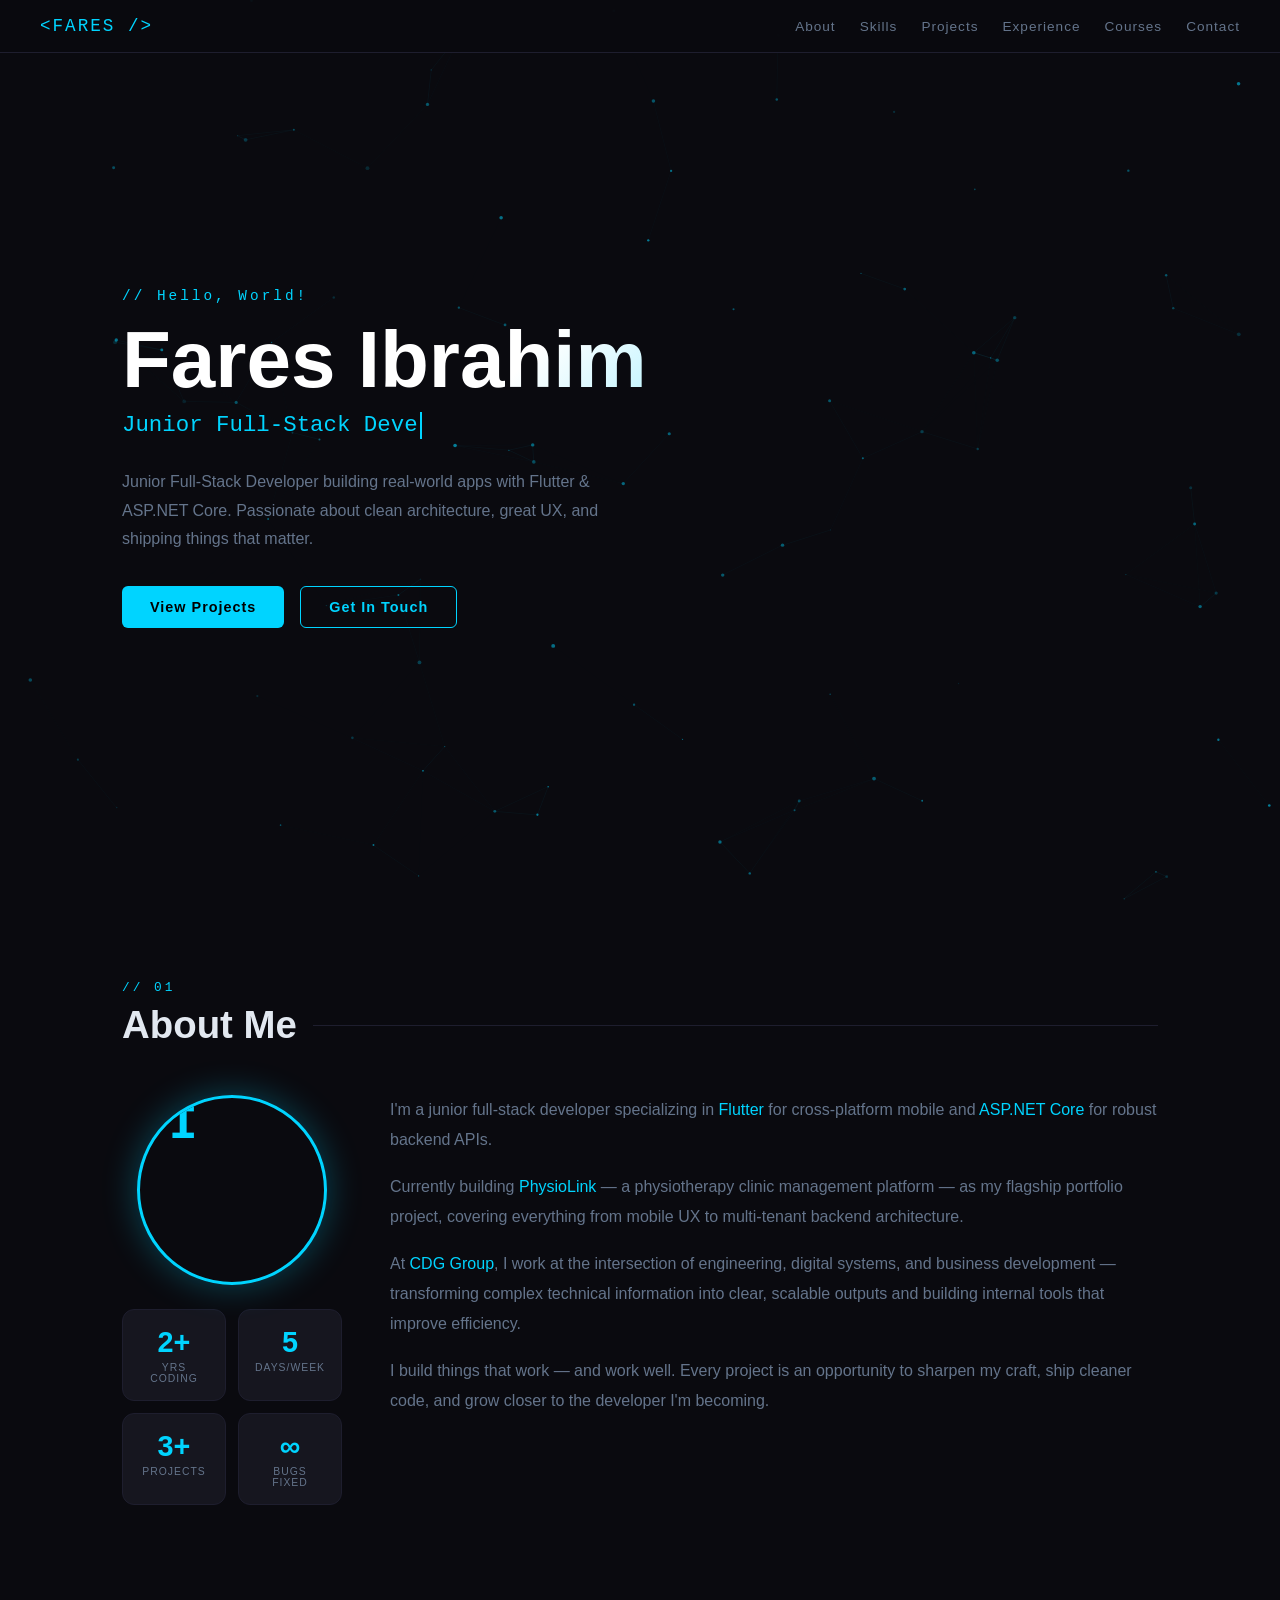
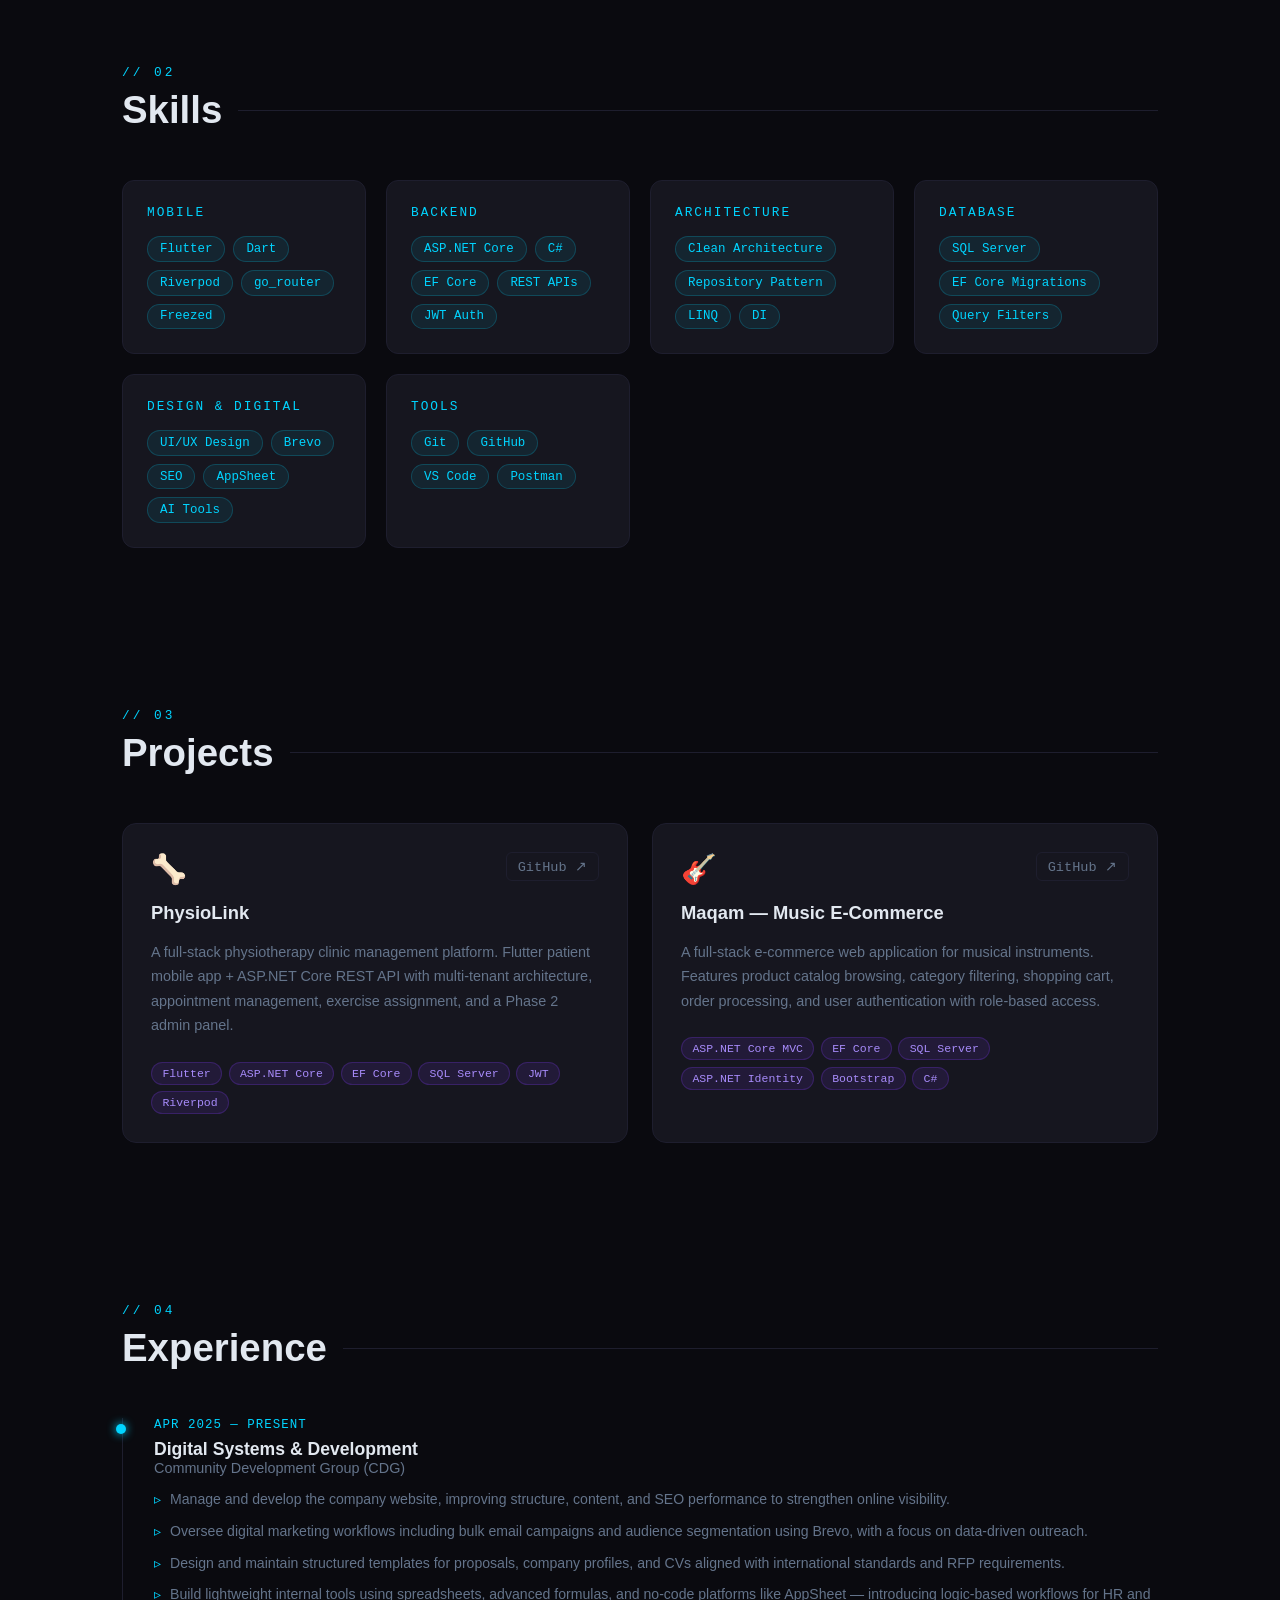
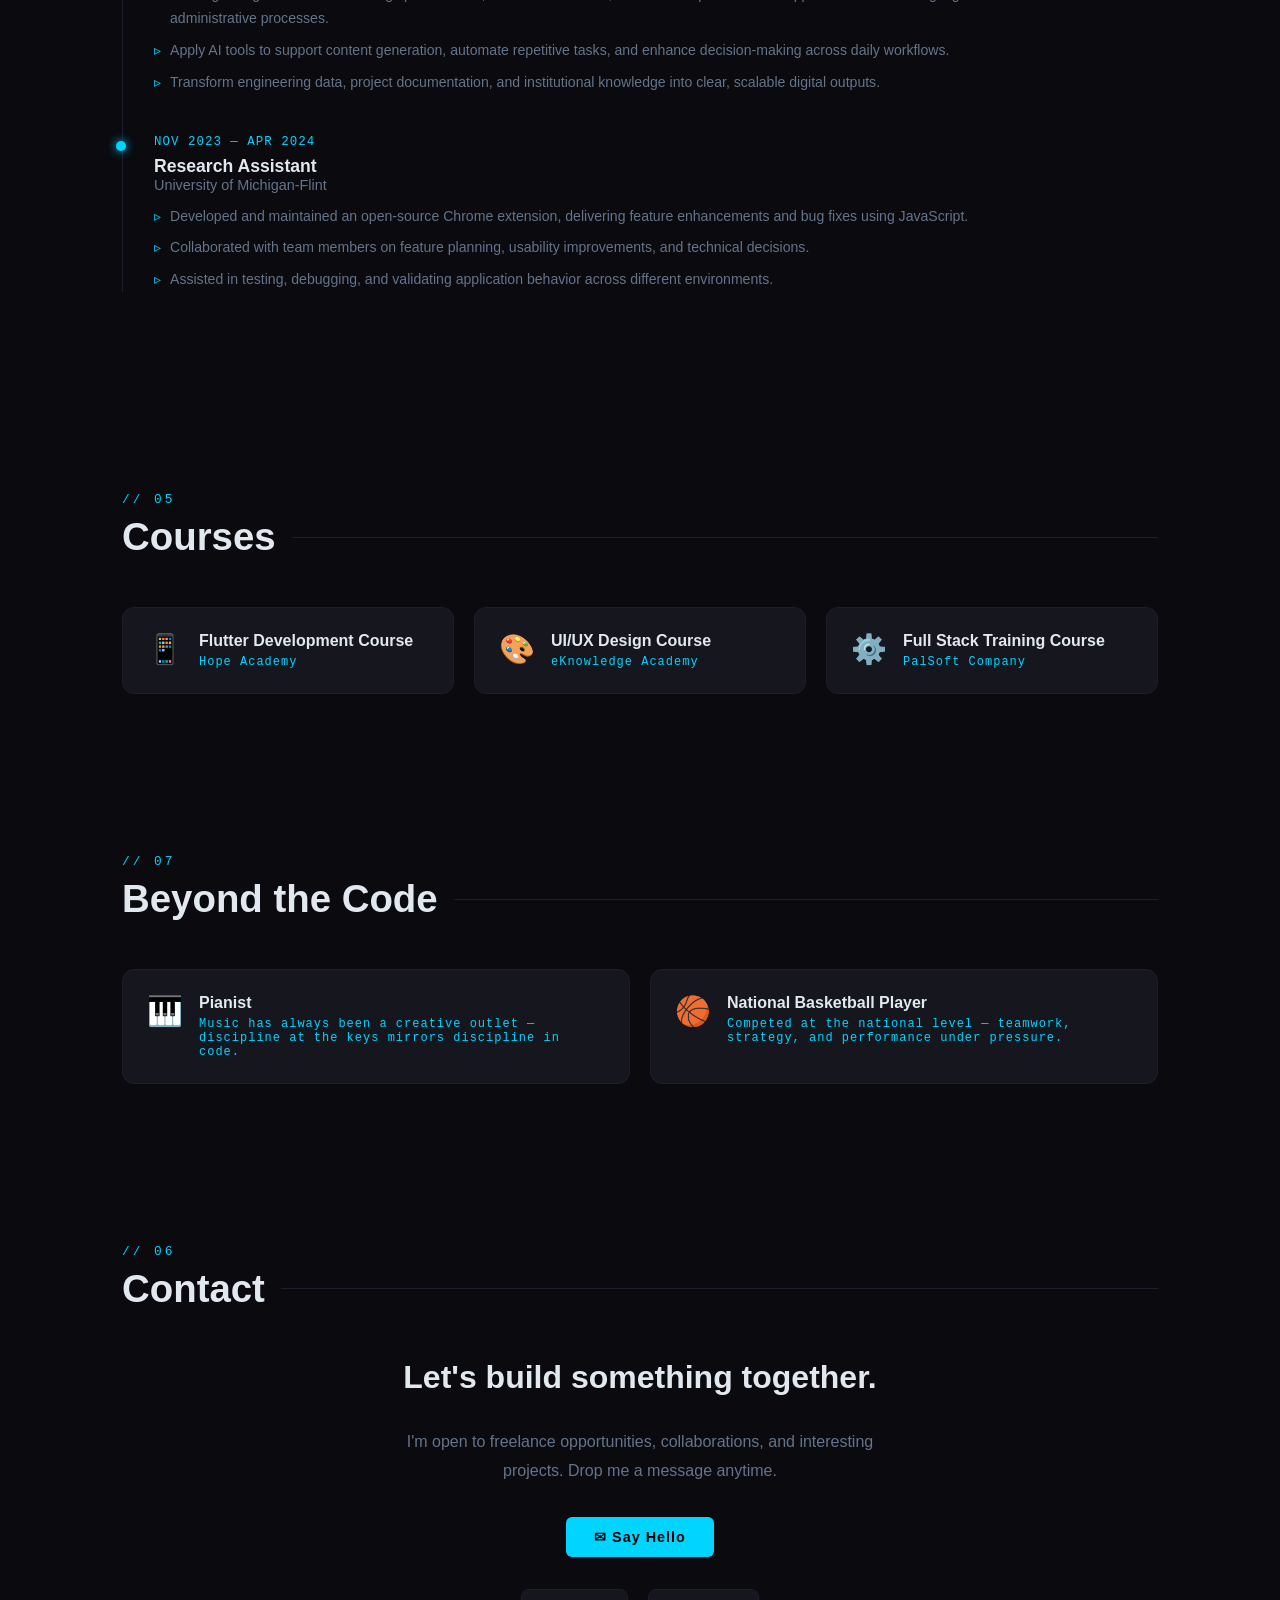
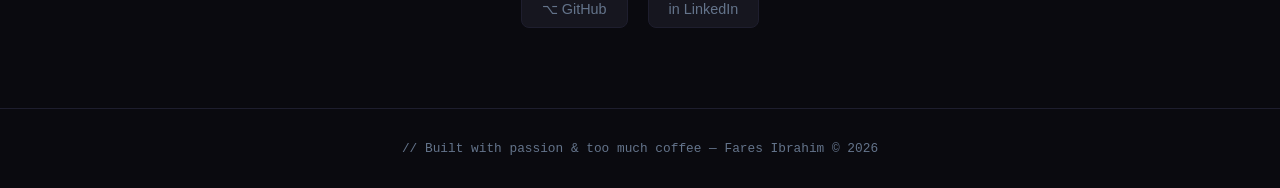
==== index.html @ d02dc061 "Update index.html" ====
<!DOCTYPE html>
<html lang="en">
<head>
<meta charset="UTF-8"/>
<meta name="viewport" content="width=device-width, initial-scale=1.0"/>
<title>Fares Ibrahim | Full-Stack Developer</title>
<style>
  :root {
    --bg: #0a0a0f;
    --surface: #111118;
    --card: #16161f;
    --border: #1e1e2e;
    --accent: #00d4ff;
    --accent2: #7c3aed;
    --text: #e2e8f0;
    --muted: #64748b;
    --font-mono: 'Courier New', monospace;
  }
  * { margin:0; padding:0; box-sizing:border-box; }
  html { scroll-behavior:smooth; }
  body { background:var(--bg); color:var(--text); font-family:'Segoe UI',sans-serif; overflow-x:hidden; }

  #particles { position:fixed; top:0; left:0; width:100%; height:100%; z-index:0; pointer-events:none; }

  nav {
    position:fixed; top:0; width:100%; z-index:100;
    background:rgba(10,10,15,0.85); backdrop-filter:blur(12px);
    border-bottom:1px solid var(--border);
    display:flex; justify-content:space-between; align-items:center;
    padding:1rem 2.5rem;
  }
  .logo { font-family:var(--font-mono); color:var(--accent); font-size:1.1rem; letter-spacing:2px; }
  .nav-links { display:flex; gap:1.5rem; list-style:none; flex-wrap:wrap; }
  .nav-links a { color:var(--muted); text-decoration:none; font-size:.85rem; letter-spacing:1px; transition:.3s; }
  .nav-links a:hover { color:var(--accent); }

  section { position:relative; z-index:1; padding:5rem 2rem; max-width:1100px; margin:0 auto; }

  /* HERO */
  #hero { min-height:100vh; display:flex; flex-direction:column; justify-content:center; padding-top:6rem; }
  .hero-pre { font-family:var(--font-mono); color:var(--accent); font-size:.9rem; letter-spacing:3px; margin-bottom:.75rem; }
  .hero-name { font-size:clamp(2.5rem,7vw,5rem); font-weight:800; line-height:1.1;
    background:linear-gradient(135deg,#fff 40%,var(--accent)); -webkit-background-clip:text; -webkit-text-fill-color:transparent; }
  .hero-title { font-family:var(--font-mono); font-size:clamp(1rem,2.5vw,1.4rem); color:var(--accent); margin-top:.5rem; min-height:2rem; }
  .cursor { display:inline-block; width:2px; height:1.2em; background:var(--accent); margin-left:2px; animation:blink 1s infinite; vertical-align:middle; }
  @keyframes blink { 0%,100%{opacity:1} 50%{opacity:0} }
  .hero-desc { color:var(--muted); max-width:520px; margin-top:1.5rem; line-height:1.8; font-size:1rem; }
  .hero-btns { display:flex; gap:1rem; margin-top:2rem; flex-wrap:wrap; }
  .btn { padding:.75rem 1.75rem; border-radius:6px; font-size:.9rem; font-weight:600; cursor:pointer; text-decoration:none; transition:.3s; letter-spacing:1px; display:inline-flex; align-items:center; gap:.4rem; }
  .btn-primary { background:var(--accent); color:#000; border:none; }
  .btn-primary:hover { background:#00aacc; box-shadow:0 0 20px rgba(0,212,255,.4); }
  .btn-outline { background:transparent; color:var(--accent); border:1px solid var(--accent); }
  .btn-outline:hover { background:rgba(0,212,255,.08); box-shadow:0 0 20px rgba(0,212,255,.2); }

  .section-label { font-family:var(--font-mono); color:var(--accent); font-size:.8rem; letter-spacing:3px; margin-bottom:.5rem; }
  .section-title { font-size:clamp(1.6rem,4vw,2.4rem); font-weight:700; margin-bottom:3rem;
    display:flex; align-items:center; gap:1rem; }
  .section-title::after { content:''; flex:1; height:1px; background:var(--border); }

  /* ABOUT */
  .about-grid { display:grid; grid-template-columns:220px 1fr; gap:3rem; align-items:start; }
  .about-left { display:flex; flex-direction:column; align-items:center; gap:1.5rem; }
  .avatar {
    width:190px; height:190px; border-radius:50%;
    border:3px solid var(--accent); box-shadow:0 0 35px rgba(0,212,255,.3);
    overflow:hidden; position:relative; flex-shrink:0;
  }
  .avatar img { width:100%; height:100%; object-fit:cover; object-position:center top; display:block; }
  .about-stats { display:grid; grid-template-columns:1fr 1fr; gap:.75rem; width:100%; }
  .stat-card { background:var(--card); border:1px solid var(--border); border-radius:12px; padding:1rem; text-align:center; transition:.3s; }
  .stat-card:hover { border-color:var(--accent); box-shadow:0 0 20px rgba(0,212,255,.1); }
  .stat-num { font-size:1.8rem; font-weight:800; color:var(--accent); }
  .stat-lbl { font-size:.65rem; color:var(--muted); letter-spacing:1px; margin-top:.2rem; }
  .about-text { color:var(--muted); line-height:1.9; font-size:1rem; }
  .about-text p { margin-bottom:1rem; }
  .about-text span { color:var(--accent); }

  /* SKILLS */
  .skills-grid { display:grid; grid-template-columns:repeat(auto-fit,minmax(200px,1fr)); gap:1.25rem; }
  .skill-group { background:var(--card); border:1px solid var(--border); border-radius:12px; padding:1.5rem; transition:.3s; }
  .skill-group:hover { border-color:var(--accent); transform:translateY(-4px); box-shadow:0 8px 30px rgba(0,212,255,.1); }
  .skill-group-title { font-family:var(--font-mono); color:var(--accent); font-size:.8rem; letter-spacing:2px; margin-bottom:1rem; }
  .skill-tags { display:flex; flex-wrap:wrap; gap:.5rem; }
  .tag { background:rgba(0,212,255,.08); color:var(--accent); border:1px solid rgba(0,212,255,.2);
    border-radius:20px; padding:.3rem .75rem; font-size:.78rem; font-family:var(--font-mono); transition:.3s; }
  .tag:hover { background:rgba(0,212,255,.18); }

  /* PROJECTS */
  .projects-grid { display:grid; grid-template-columns:repeat(auto-fit,minmax(300px,1fr)); gap:1.5rem; }
  .project-card { background:var(--card); border:1px solid var(--border); border-radius:14px; padding:1.75rem;
    transition:.3s; display:flex; flex-direction:column; gap:1rem; }
  .project-card:hover { border-color:var(--accent); transform:translateY(-6px); box-shadow:0 12px 40px rgba(0,212,255,.12); }
  .project-header { display:flex; justify-content:space-between; align-items:flex-start; }
  .project-icon { font-size:1.8rem; }
  .project-link { color:var(--muted); text-decoration:none; font-size:.85rem; transition:.3s; border:1px solid var(--border); padding:.3rem .7rem; border-radius:6px; font-family:var(--font-mono); }
  .project-link:hover { color:var(--accent); border-color:var(--accent); }
  .project-name { font-size:1.15rem; font-weight:700; color:var(--text); }
  .project-desc { color:var(--muted); font-size:.9rem; line-height:1.7; }
  .project-stack { display:flex; flex-wrap:wrap; gap:.4rem; margin-top:.5rem; }
  .stack-tag { background:rgba(124,58,237,.12); color:#a78bfa; border:1px solid rgba(124,58,237,.25);
    border-radius:20px; padding:.25rem .65rem; font-size:.72rem; font-family:var(--font-mono); }

  /* EXPERIENCE */
  .timeline { position:relative; padding-left:2rem; }
  .timeline::before { content:''; position:absolute; left:0; top:0; bottom:0; width:1px; background:var(--border); }
  .timeline-item { position:relative; margin-bottom:2.5rem; }
  .timeline-dot { position:absolute; left:-2.35rem; top:.35rem; width:10px; height:10px;
    border-radius:50%; background:var(--accent); box-shadow:0 0 10px var(--accent); }
  .timeline-date { font-family:var(--font-mono); color:var(--accent); font-size:.78rem; letter-spacing:1px; margin-bottom:.4rem; }
  .timeline-role { font-size:1.1rem; font-weight:700; }
  .timeline-company { color:var(--muted); font-size:.9rem; margin-bottom:.75rem; }
  .timeline-bullets { list-style:none; display:flex; flex-direction:column; gap:.5rem; }
  .timeline-bullets li { color:var(--muted); font-size:.88rem; line-height:1.7; padding-left:1rem; position:relative; }
  .timeline-bullets li::before { content:'▹'; position:absolute; left:0; color:var(--accent); }

  /* COURSES */
  .courses-grid { display:grid; grid-template-columns:repeat(auto-fit,minmax(280px,1fr)); gap:1.25rem; }
  .course-card {
    background:var(--card); border:1px solid var(--border); border-radius:12px;
    padding:1.5rem; transition:.3s; display:flex; align-items:flex-start; gap:1rem;
  }
  .course-card:hover { border-color:var(--accent); transform:translateY(-4px); box-shadow:0 8px 30px rgba(0,212,255,.1); }
  .course-icon { font-size:1.8rem; flex-shrink:0; }
  .course-name { font-size:1rem; font-weight:700; color:var(--text); margin-bottom:.3rem; }
  .course-org { font-family:var(--font-mono); font-size:.75rem; color:var(--accent); letter-spacing:1px; }

  /* CONTACT */
  .contact-wrap { display:flex; flex-direction:column; align-items:center; text-align:center; gap:2rem; }
  .contact-title { font-size:clamp(1.4rem,3vw,2rem); font-weight:700; }
  .contact-sub { color:var(--muted); max-width:480px; line-height:1.8; }
  .social-links { display:flex; gap:1.25rem; flex-wrap:wrap; justify-content:center; }
  .social-btn { display:flex; align-items:center; gap:.5rem; padding:.65rem 1.25rem;
    border:1px solid var(--border); border-radius:8px; color:var(--muted); text-decoration:none;
    font-size:.9rem; transition:.3s; background:var(--card); }
  .social-btn:hover { border-color:var(--accent); color:var(--accent); box-shadow:0 0 16px rgba(0,212,255,.15); }

  footer { text-align:center; padding:2rem; color:var(--muted); font-size:.8rem;
    border-top:1px solid var(--border); position:relative; z-index:1; font-family:var(--font-mono); }

  .fade-in { opacity:0; transform:translateY(30px); transition:opacity .7s ease, transform .7s ease; }
  .fade-in.visible { opacity:1; transform:translateY(0); }

  @media(max-width:700px) {
    .about-grid { grid-template-columns:1fr; }
    .about-left { flex-direction:column; align-items:center; }
    nav { padding:1rem 1.25rem; }
    .nav-links { gap:.75rem; }
  }
</style>
</head>
<body>

<canvas id="particles"></canvas>

<nav>
  <div class="logo">&lt;FARES /&gt;</div>
  <ul class="nav-links">
    <li><a href="#about">About</a></li>
    <li><a href="#skills">Skills</a></li>
    <li><a href="#projects">Projects</a></li>
    <li><a href="#experience">Experience</a></li>
    <li><a href="#courses">Courses</a></li>
    <li><a href="#contact">Contact</a></li>
  </ul>
</nav>

<!-- HERO -->
<section id="hero">
  <div class="hero-pre">// Hello, World!</div>
  <h1 class="hero-name">Fares Ibrahim</h1>
  <div class="hero-title"><span id="typed"></span><span class="cursor"></span></div>
  <p class="hero-desc">Junior Full-Stack Developer building real-world apps with Flutter & ASP.NET Core. Passionate about clean architecture, great UX, and shipping things that matter.</p>
  <div class="hero-btns">
    <a href="#projects" class="btn btn-primary">View Projects</a>
    <a href="#contact" class="btn btn-outline">Get In Touch</a>
  </div>
</section>

<!-- ABOUT -->
<section id="about">
  <div class="fade-in">
    <div class="section-label">// 01</div>
    <h2 class="section-title">About Me</h2>
    <div class="about-grid">
      <div class="about-left">
        <div class="avatar">
          <img id="profileImg" alt="Fares Ibrahim" />
        </div>
        <div class="about-stats">
          <div class="stat-card"><div class="stat-num">2+</div><div class="stat-lbl">YRS CODING</div></div>
          <div class="stat-card"><div class="stat-num">5</div><div class="stat-lbl">DAYS/WEEK</div></div>
          <div class="stat-card"><div class="stat-num">3+</div><div class="stat-lbl">PROJECTS</div></div>
          <div class="stat-card"><div class="stat-num">∞</div><div class="stat-lbl">BUGS FIXED</div></div>
        </div>
      </div>
      <div class="about-text">
        <p>I'm a junior full-stack developer specializing in <span>Flutter</span> for cross-platform mobile and <span>ASP.NET Core</span> for robust backend APIs.</p>
        <p>Currently building <span>PhysioLink</span> — a physiotherapy clinic management platform — as my flagship portfolio project, covering everything from mobile UX to multi-tenant backend architecture.</p>
        <p>At <span>CDG Group</span>, I work at the intersection of engineering, digital systems, and business development — transforming complex technical information into clear, scalable outputs and building internal tools that improve efficiency.</p>
                  <p>I build things that work — and work well. Every project is an opportunity to sharpen my craft, ship cleaner code, and grow closer to the developer I'm becoming.</p>
      </div>
    </div>
  </div>
</section>

<!-- SKILLS -->
<section id="skills">
  <div class="fade-in">
    <div class="section-label">// 02</div>
    <h2 class="section-title">Skills</h2>
    <div class="skills-grid">
      <div class="skill-group">
        <div class="skill-group-title">MOBILE</div>
        <div class="skill-tags">
          <span class="tag">Flutter</span><span class="tag">Dart</span><span class="tag">Riverpod</span>
          <span class="tag">go_router</span><span class="tag">Freezed</span>
        </div>
      </div>
      <div class="skill-group">
        <div class="skill-group-title">BACKEND</div>
        <div class="skill-tags">
          <span class="tag">ASP.NET Core</span><span class="tag">C#</span><span class="tag">EF Core</span>
          <span class="tag">REST APIs</span><span class="tag">JWT Auth</span>
        </div>
      </div>
      <div class="skill-group">
        <div class="skill-group-title">ARCHITECTURE</div>
        <div class="skill-tags">
          <span class="tag">Clean Architecture</span><span class="tag">Repository Pattern</span>
          <span class="tag">LINQ</span><span class="tag">DI</span>
        </div>
      </div>
      <div class="skill-group">
        <div class="skill-group-title">DATABASE</div>
        <div class="skill-tags">
          <span class="tag">SQL Server</span><span class="tag">EF Core Migrations</span>
          <span class="tag">Query Filters</span>
        </div>
      </div>
      <div class="skill-group">
        <div class="skill-group-title">DESIGN & DIGITAL</div>
        <div class="skill-tags">
          <span class="tag">UI/UX Design</span><span class="tag">Brevo</span>
          <span class="tag">SEO</span><span class="tag">AppSheet</span><span class="tag">AI Tools</span>
        </div>
      </div>
      <div class="skill-group">
        <div class="skill-group-title">TOOLS</div>
        <div class="skill-tags">
          <span class="tag">Git</span><span class="tag">GitHub</span>
          <span class="tag">VS Code</span><span class="tag">Postman</span>
        </div>
      </div>
    </div>
  </div>
</section>

<!-- PROJECTS -->
<section id="projects">
  <div class="fade-in">
    <div class="section-label">// 03</div>
    <h2 class="section-title">Projects</h2>
    <div class="projects-grid">
      <div class="project-card">
        <div class="project-header">
          <span class="project-icon">🦴</span>
          <a href="https://github.com/faresibrahim" target="_blank" class="project-link">GitHub ↗</a>
        </div>
        <div class="project-name">PhysioLink</div>
        <div class="project-desc">A full-stack physiotherapy clinic management platform. Flutter patient mobile app + ASP.NET Core REST API with multi-tenant architecture, appointment management, exercise assignment, and a Phase 2 admin panel.</div>
        <div class="project-stack">
          <span class="stack-tag">Flutter</span><span class="stack-tag">ASP.NET Core</span>
          <span class="stack-tag">EF Core</span><span class="stack-tag">SQL Server</span>
          <span class="stack-tag">JWT</span><span class="stack-tag">Riverpod</span>
        </div>
      </div>
      <div class="project-card">
        <div class="project-header">
          <span class="project-icon">🎸</span>
          <a href="https://github.com/faresibrahim/maqam-ecommerce-website" target="_blank" class="project-link">GitHub ↗</a>
        </div>
        <div class="project-name">Maqam — Music E-Commerce</div>
        <div class="project-desc">A full-stack e-commerce web application for musical instruments. Features product catalog browsing, category filtering, shopping cart, order processing, and user authentication with role-based access.</div>
        <div class="project-stack">
          <span class="stack-tag">ASP.NET Core MVC</span>
          <span class="stack-tag">EF Core</span>
          <span class="stack-tag">SQL Server</span>
          <span class="stack-tag">ASP.NET Identity</span>
          <span class="stack-tag">Bootstrap</span>
          <span class="stack-tag">C#</span>
        </div>
      </div>
    </div>
  </div>
</section>

<!-- EXPERIENCE -->
<section id="experience">
  <div class="fade-in">
    <div class="section-label">// 04</div>
    <h2 class="section-title">Experience</h2>
    <div class="timeline">
      <div class="timeline-item">
        <div class="timeline-dot"></div>
        <div class="timeline-date">APR 2025 — PRESENT</div>
        <div class="timeline-role">Digital Systems & Development</div>
        <div class="timeline-company">Community Development Group (CDG)</div>
        <ul class="timeline-bullets">
          <li>Manage and develop the company website, improving structure, content, and SEO performance to strengthen online visibility.</li>
          <li>Oversee digital marketing workflows including bulk email campaigns and audience segmentation using Brevo, with a focus on data-driven outreach.</li>
          <li>Design and maintain structured templates for proposals, company profiles, and CVs aligned with international standards and RFP requirements.</li>
          <li>Build lightweight internal tools using spreadsheets, advanced formulas, and no-code platforms like AppSheet — introducing logic-based workflows for HR and administrative processes.</li>
          <li>Apply AI tools to support content generation, automate repetitive tasks, and enhance decision-making across daily workflows.</li>
          <li>Transform engineering data, project documentation, and institutional knowledge into clear, scalable digital outputs.</li>
        </ul>
      </div>
      <div class="timeline-item">
        <div class="timeline-dot"></div>
        <div class="timeline-date">NOV 2023 — APR 2024</div>
        <div class="timeline-role">Research Assistant</div>
        <div class="timeline-company">University of Michigan-Flint</div>
        <ul class="timeline-bullets">
          <li>Developed and maintained an open-source Chrome extension, delivering feature enhancements and bug fixes using JavaScript.</li>
          <li>Collaborated with team members on feature planning, usability improvements, and technical decisions.</li>
          <li>Assisted in testing, debugging, and validating application behavior across different environments.</li>
        </ul>
      </div>
    </div>
  </div>
</section>

<!-- COURSES -->
<section id="courses">
  <div class="fade-in">
    <div class="section-label">// 05</div>
    <h2 class="section-title">Courses</h2>
    <div class="courses-grid">
      <div class="course-card">
        <div class="course-icon">📱</div>
        <div>
          <div class="course-name">Flutter Development Course</div>
          <div class="course-org">Hope Academy</div>
        </div>
      </div>
      <div class="course-card">
        <div class="course-icon">🎨</div>
        <div>
          <div class="course-name">UI/UX Design Course</div>
          <div class="course-org">eKnowledge Academy</div>
        </div>
      </div>
      <div class="course-card">
        <div class="course-icon">⚙️</div>
        <div>
          <div class="course-name">Full Stack Training Course</div>
          <div class="course-org">PalSoft Company</div>
        </div>
      </div>
    </div>
  </div>
</section>

<!-- HOBBIES -->
  <section id="hobbies">
    <div class="fade-in">
      <div class="section-label">// 07</div>
      <h2 class="section-title">Beyond the Code</h2>
      <div class="courses-grid">
        <div class="course-card">
          <div class="course-icon">🎹</div>
          <div>
            <div class="course-name">Pianist</div>
            <div class="course-org">Music has always been a creative outlet — discipline at the keys mirrors discipline in code.</div>
          </div>
        </div>
        <div class="course-card">
          <div class="course-icon">🏀</div>
          <div>
            <div class="course-name">National Basketball Player</div>
            <div class="course-org">Competed at the national level — teamwork, strategy, and performance under pressure.</div>
          </div>
        </div>
      </div>
    </div>
  </section>

  <!-- CONTACT -->
<section id="contact">
  <div class="fade-in">
    <div class="section-label">// 06</div>
    <h2 class="section-title">Contact</h2>
    <div class="contact-wrap">
      <div class="contact-title">Let's build something together.</div>
      <p class="contact-sub">I'm open to freelance opportunities, collaborations, and interesting projects. Drop me a message anytime.</p>
      <a href="mailto:fares.a.ibrahim@gmail.com" class="btn btn-primary">✉ Say Hello</a>
      <div class="social-links">
        <a href="https://github.com/faresibrahim" target="_blank" class="social-btn">⌥ GitHub</a>
        <a href="https://www.linkedin.com/in/fares-ibrahim-012715201/" target="_blank" class="social-btn">in LinkedIn</a>
      </div>
    </div>
  </div>
</section>

<footer>
  <span>// Built with passion & too much coffee — Fares Ibrahim © 2026</span>
</footer>

<script>
// EMBED PHOTO from uploaded image
(function(){
  // The image is passed as a data URL from the parent environment
  // We use the image that was uploaded to the conversation
  const img = document.getElementById('profileImg');
  // Attempt to load; fallback to initials if it fails
  img.onerror = function() {
    const av = img.parentElement;
    av.innerHTML = '<span style="font-size:3rem;font-weight:800;color:var(--accent);font-family:monospace">FI</span>';
  };
  img.src = 'https://github.com/user-attachments/assets/d6ce4949-2089-4f22-8192-21e43a281630';
})();

// PARTICLE CANVAS
const canvas = document.getElementById('particles');
const ctx = canvas.getContext('2d');
let W, H, particles = [];
function resize(){W=canvas.width=window.innerWidth;H=canvas.height=window.innerHeight;}
function Particle(){this.x=Math.random()*W;this.y=Math.random()*H;this.vx=(Math.random()-.5)*.4;this.vy=(Math.random()-.5)*.4;this.r=Math.random()*1.5+.5;this.alpha=Math.random()*.5+.1;}
function initParticles(){particles=[];const n=Math.floor(W*H/12000);for(let i=0;i<n;i++)particles.push(new Particle());}
function drawParticles(){
  ctx.clearRect(0,0,W,H);
  for(let i=0;i<particles.length;i++){
    const p=particles[i];p.x+=p.vx;p.y+=p.vy;
    if(p.x<0)p.x=W;if(p.x>W)p.x=0;if(p.y<0)p.y=H;if(p.y>H)p.y=0;
    ctx.beginPath();ctx.arc(p.x,p.y,p.r,0,Math.PI*2);ctx.fillStyle=`rgba(0,212,255,${p.alpha})`;ctx.fill();
    for(let j=i+1;j<particles.length;j++){const q=particles[j],dx=p.x-q.x,dy=p.y-q.y,d=Math.sqrt(dx*dx+dy*dy);
      if(d<120){ctx.beginPath();ctx.moveTo(p.x,p.y);ctx.lineTo(q.x,q.y);ctx.strokeStyle=`rgba(0,212,255,${.12*(1-d/120)})`;ctx.lineWidth=.5;ctx.stroke();}}
  }
  requestAnimationFrame(drawParticles);
}
resize();initParticles();drawParticles();
window.addEventListener('resize',()=>{resize();initParticles();});

// TYPING
const phrases=['Junior Full-Stack Developer','Flutter + ASP.NET Core','Building PhysioLink 🦴','Freelance-Ready in 2026'];
let pi=0,ci=0,deleting=false;
const el=document.getElementById('typed');
function type(){
  const phrase=phrases[pi];
  if(!deleting){el.textContent=phrase.slice(0,++ci);if(ci===phrase.length){deleting=true;setTimeout(type,1800);return;}}
  else{el.textContent=phrase.slice(0,--ci);if(ci===0){deleting=false;pi=(pi+1)%phrases.length;}}
  setTimeout(type,deleting?45:80);
}
type();

// FADE IN
const obs=new IntersectionObserver(e=>{e.forEach(x=>{if(x.isIntersecting)x.target.classList.add('visible');});},{threshold:.12});
document.querySelectorAll('.fade-in').forEach(e=>obs.observe(e));
</script>
</body>
</html>
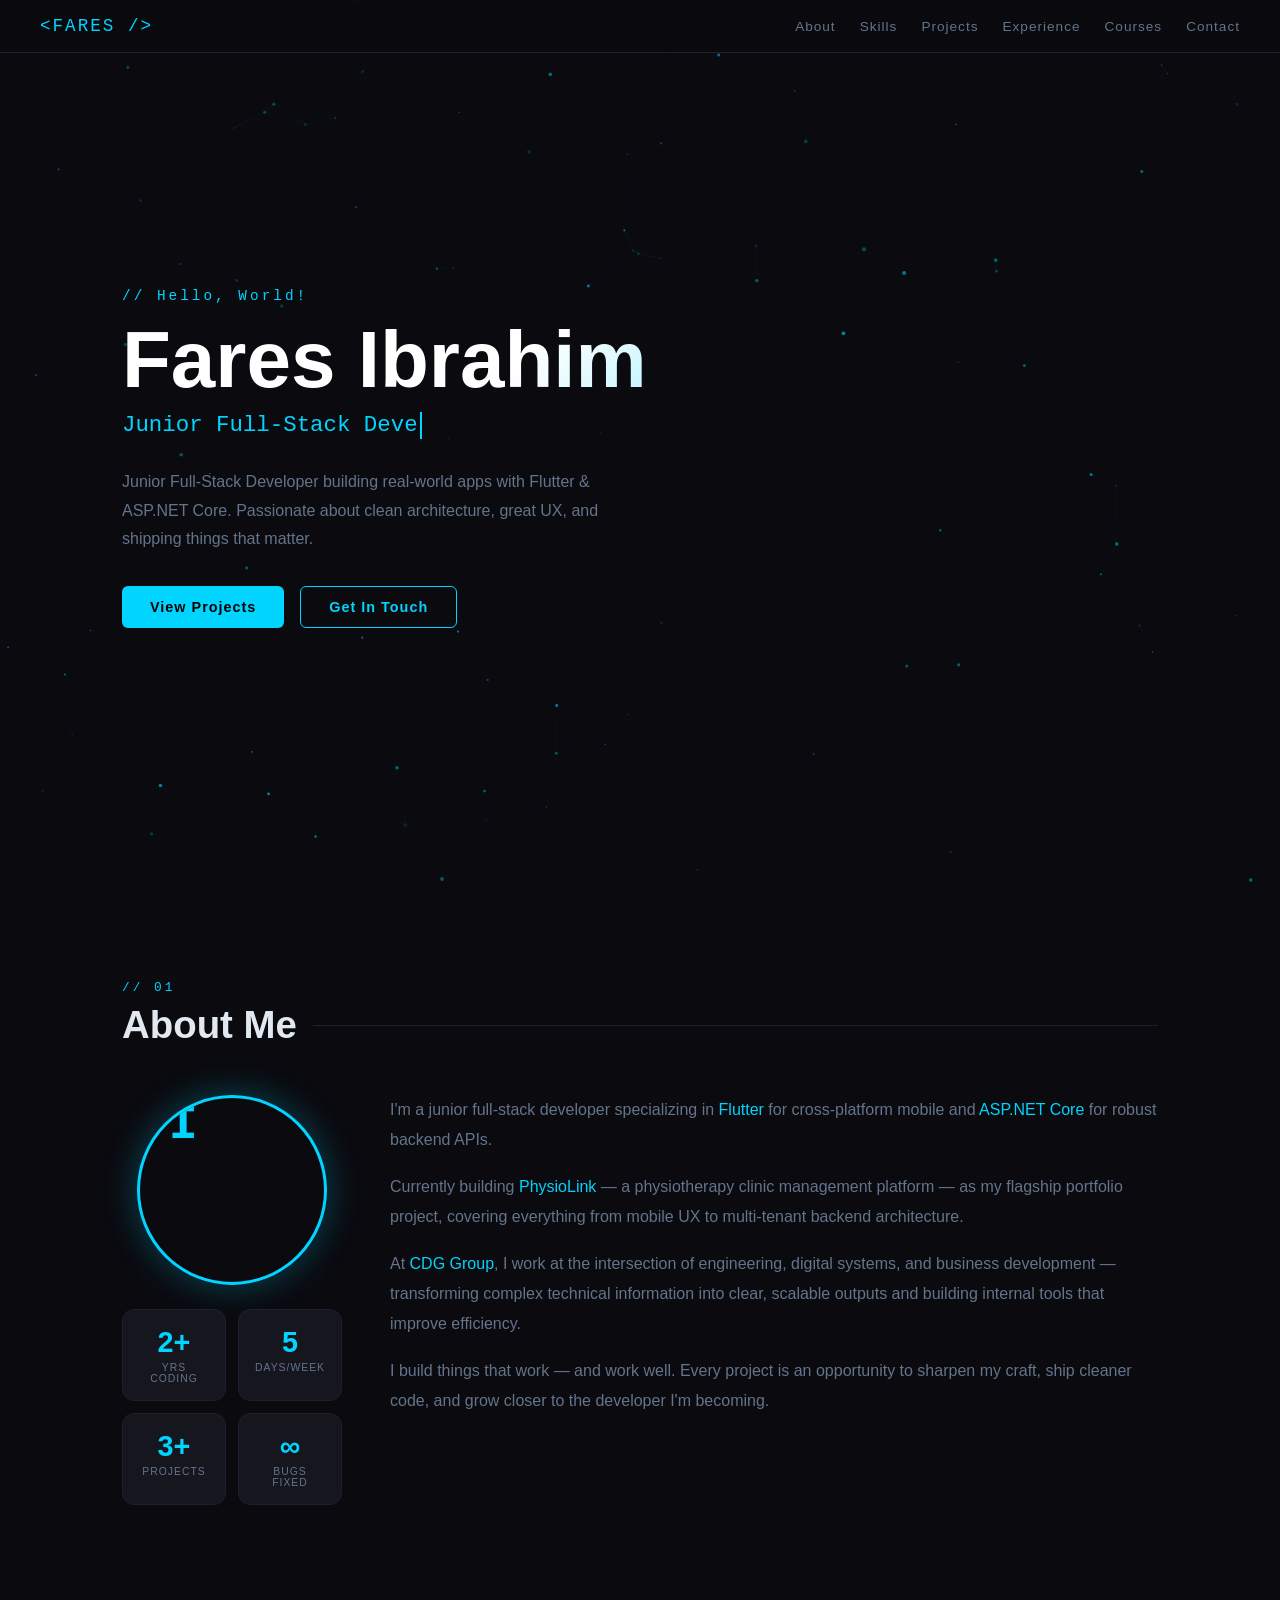
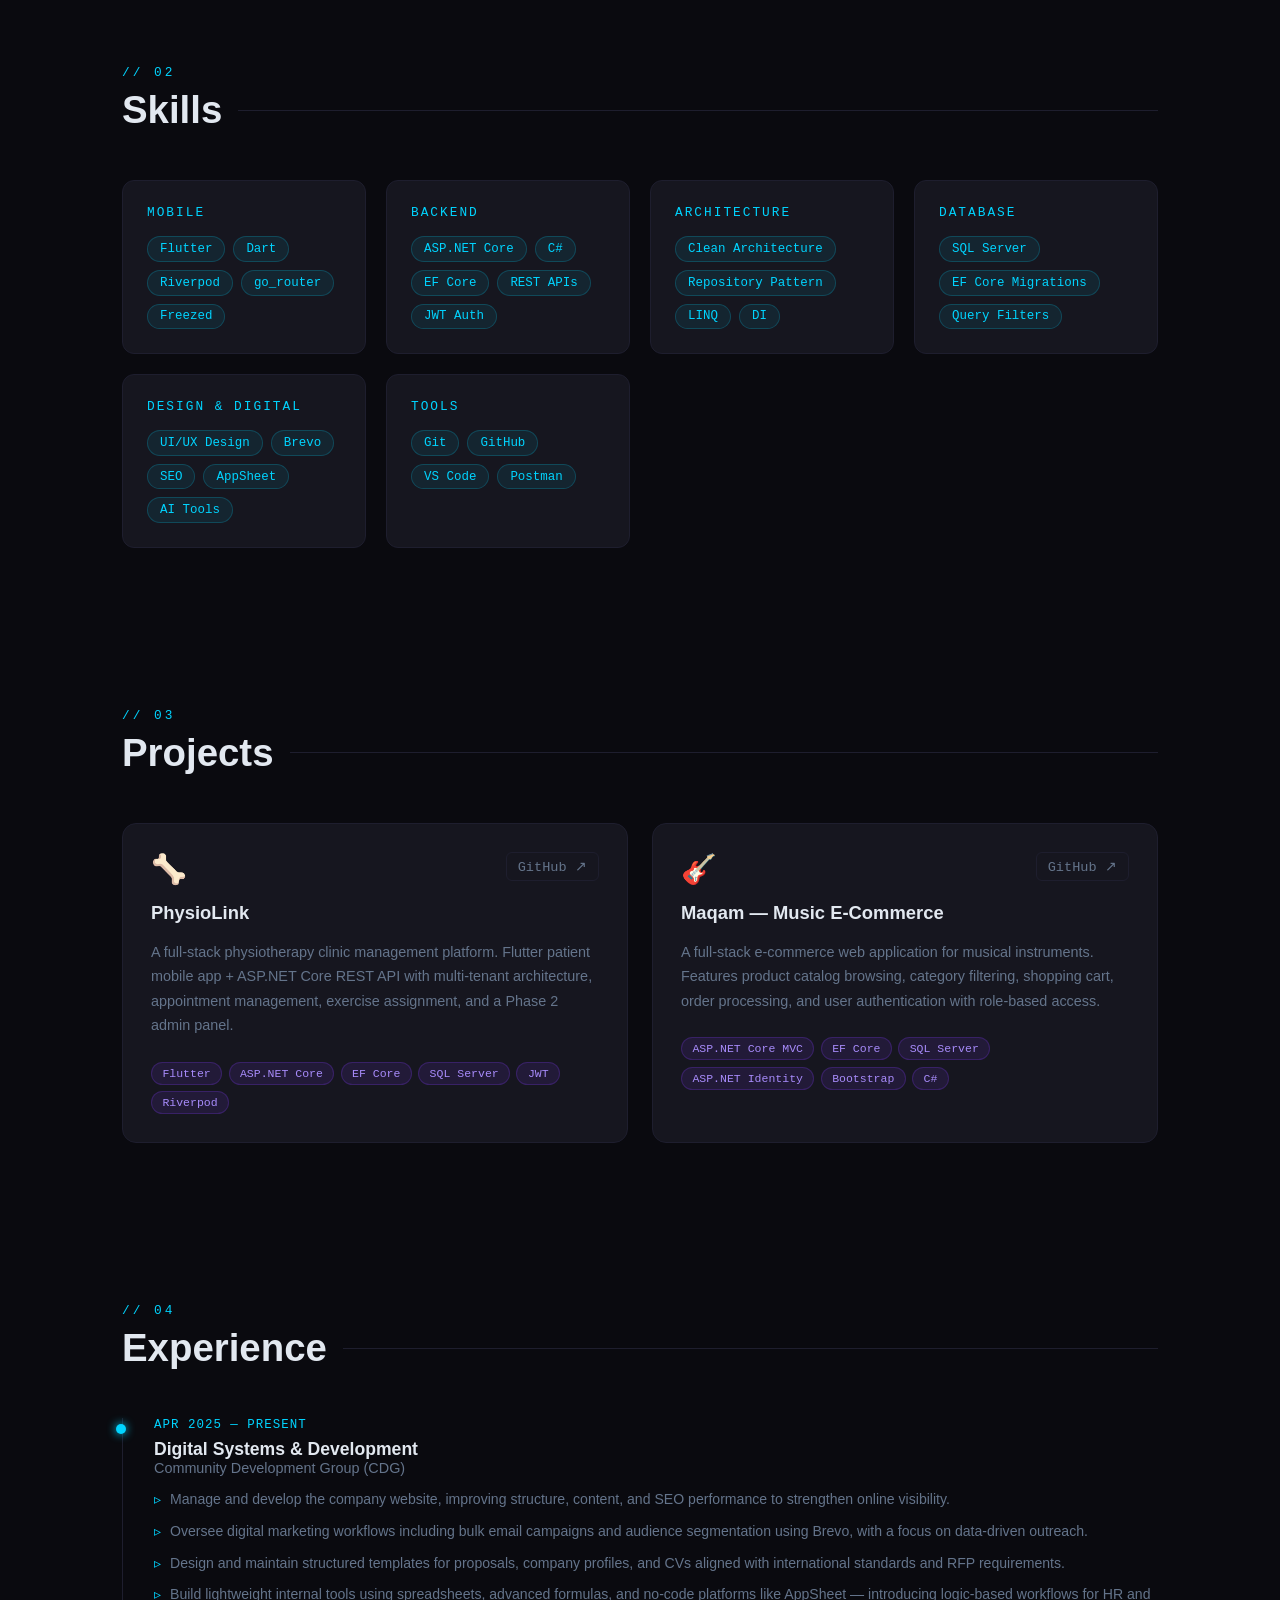
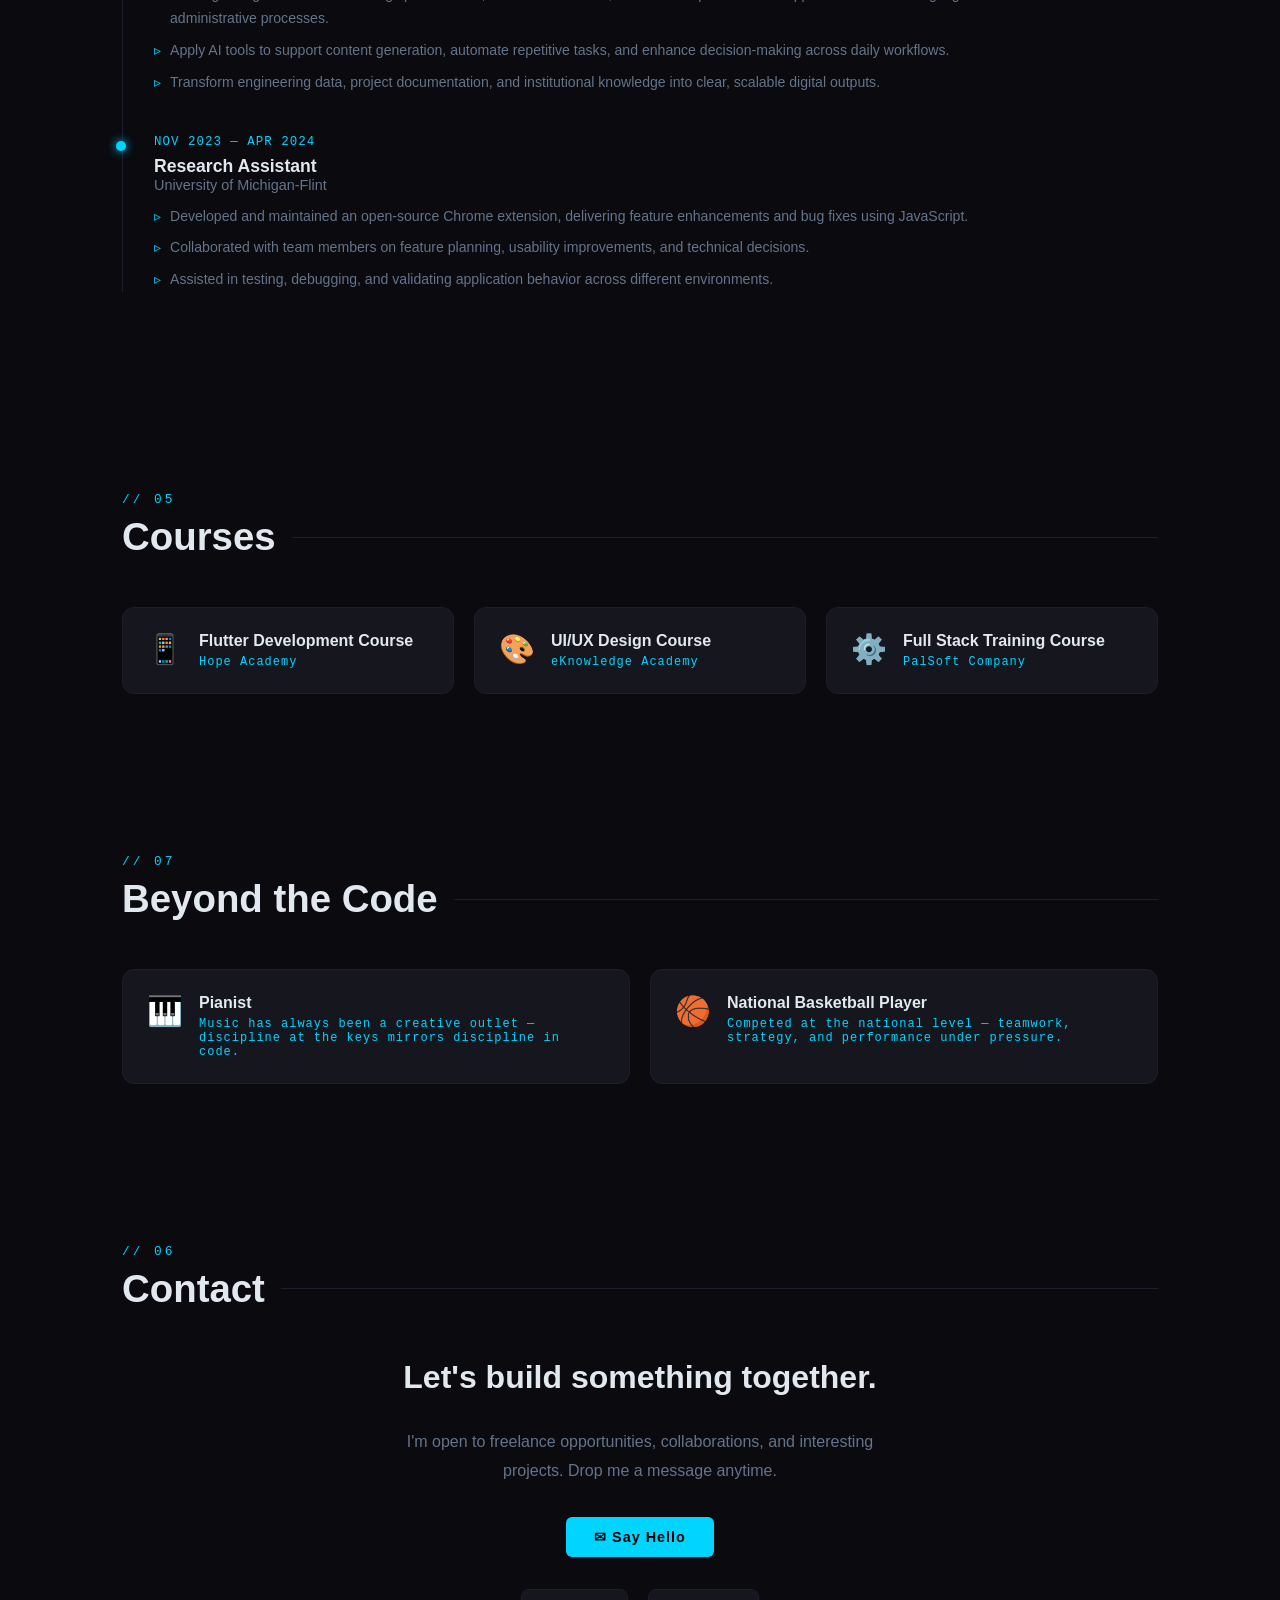
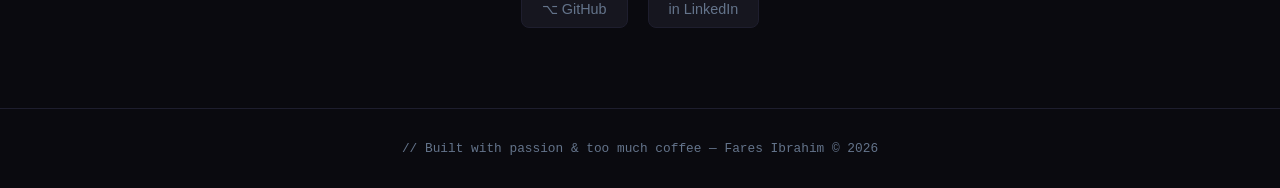
==== commit edc23880: "Update index.html" ====
--- a/index.html
+++ b/index.html
@@ -416,7 +416,7 @@
     const av = img.parentElement;
     av.innerHTML = '<span style="font-size:3rem;font-weight:800;color:var(--accent);font-family:monospace">FI</span>';
   };
-  img.src = 'https://github.com/user-attachments/assets/d6ce4949-2089-4f22-8192-21e43a281630';
+  img.src = 'https://i.ibb.co/9mbmQQVk/IMG-1268.jpg';
 })();
 
 // PARTICLE CANVAS
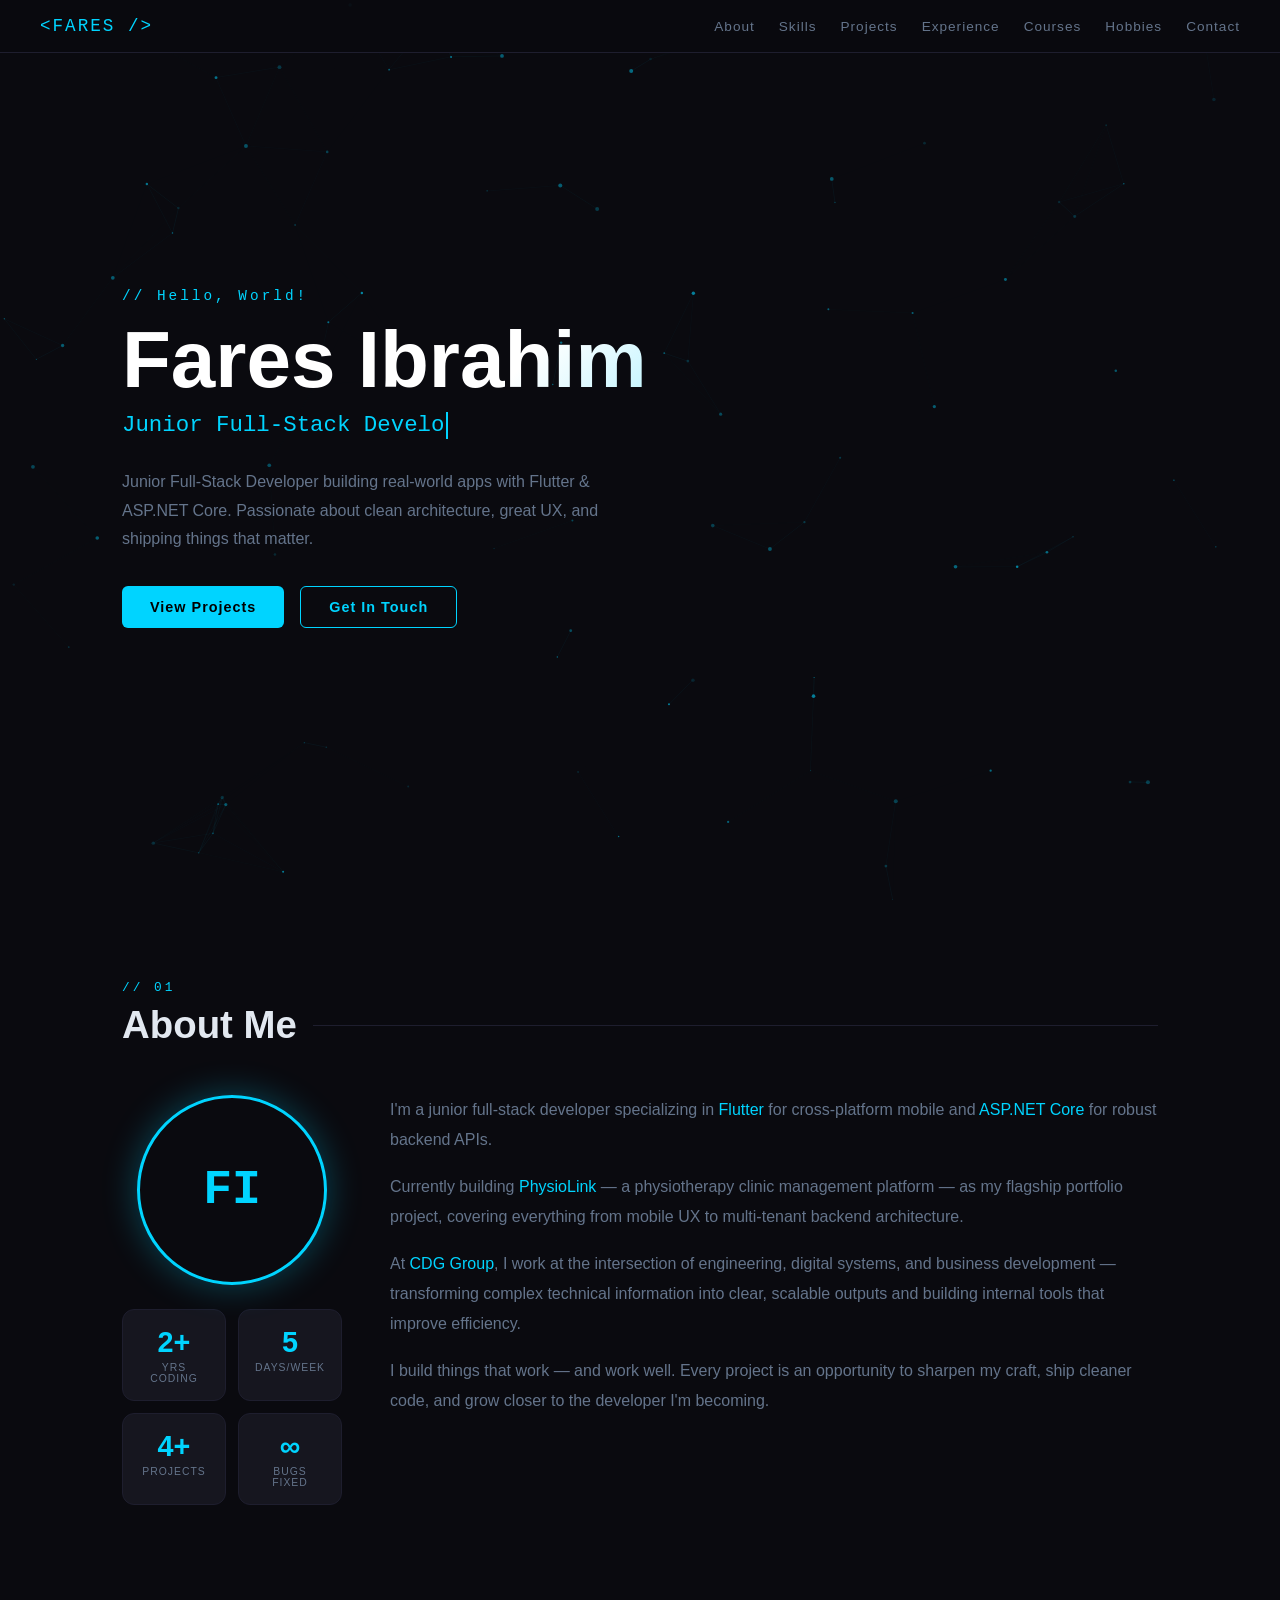
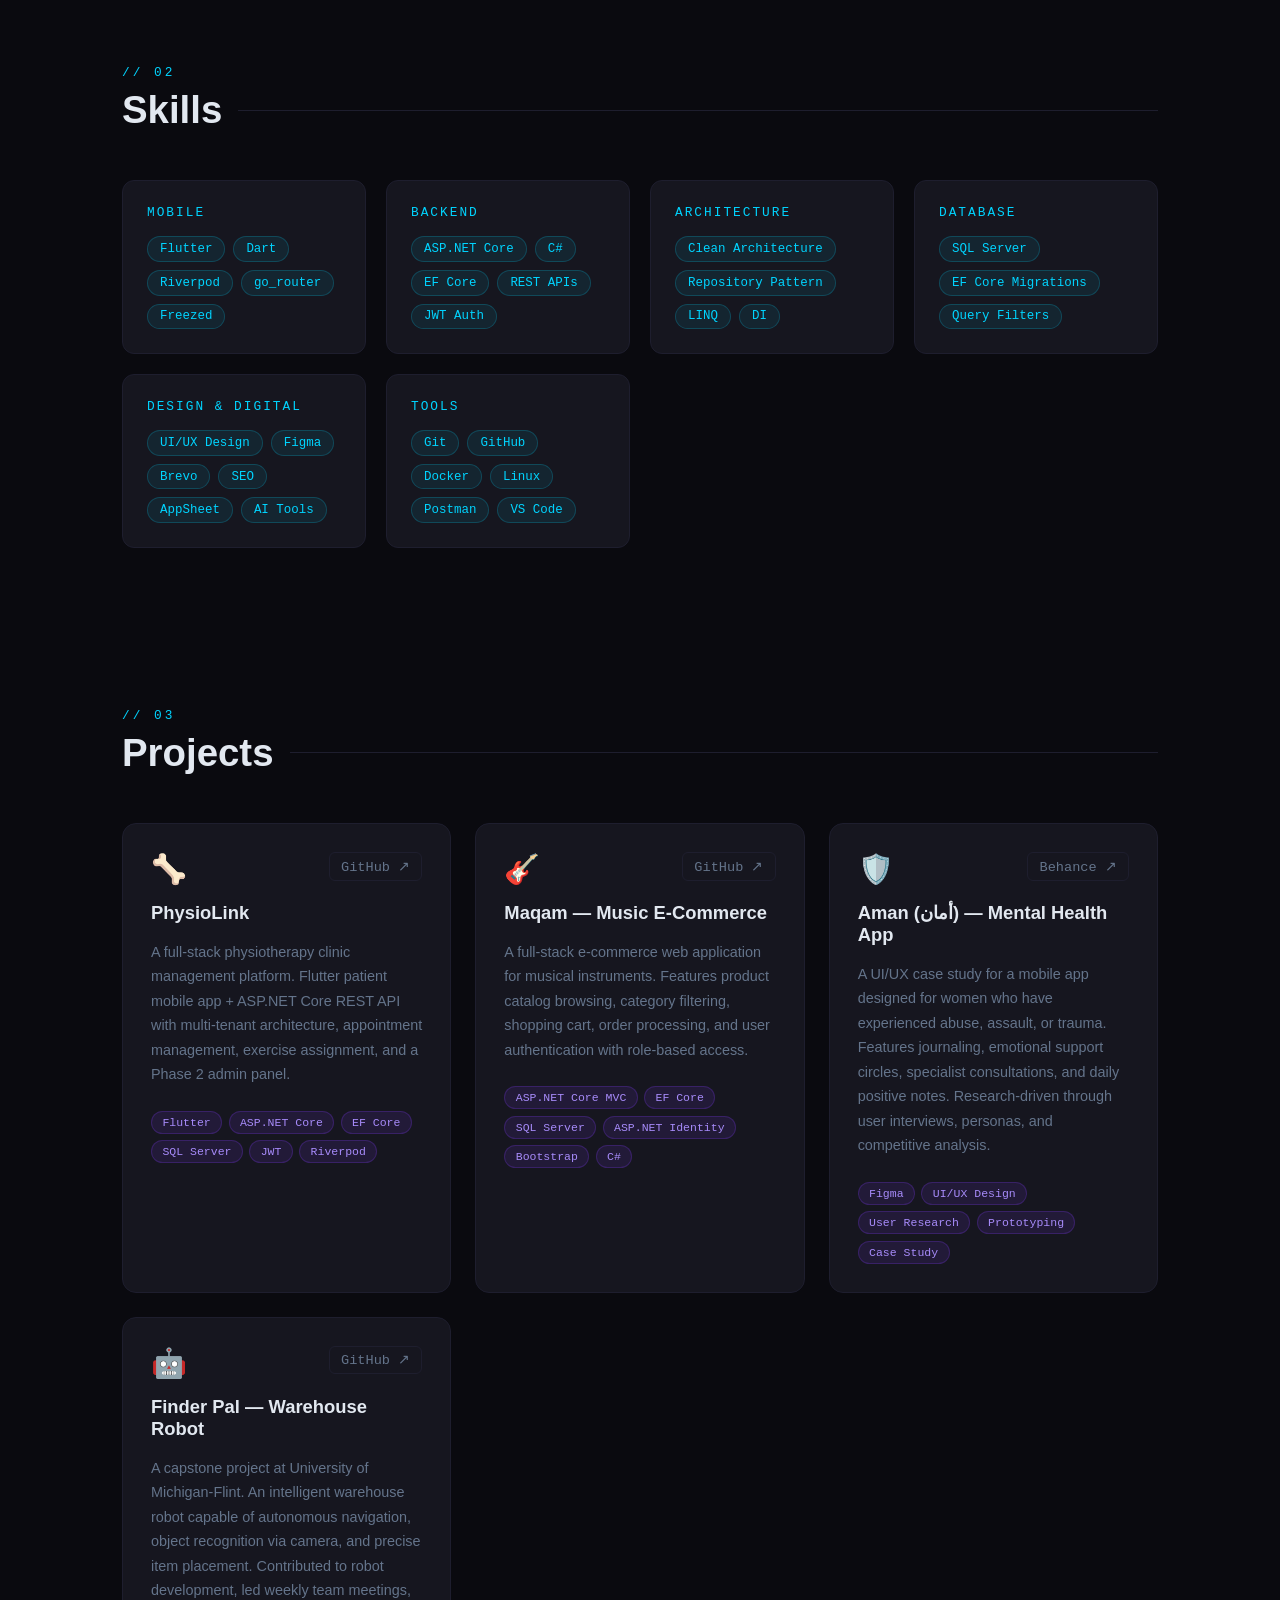
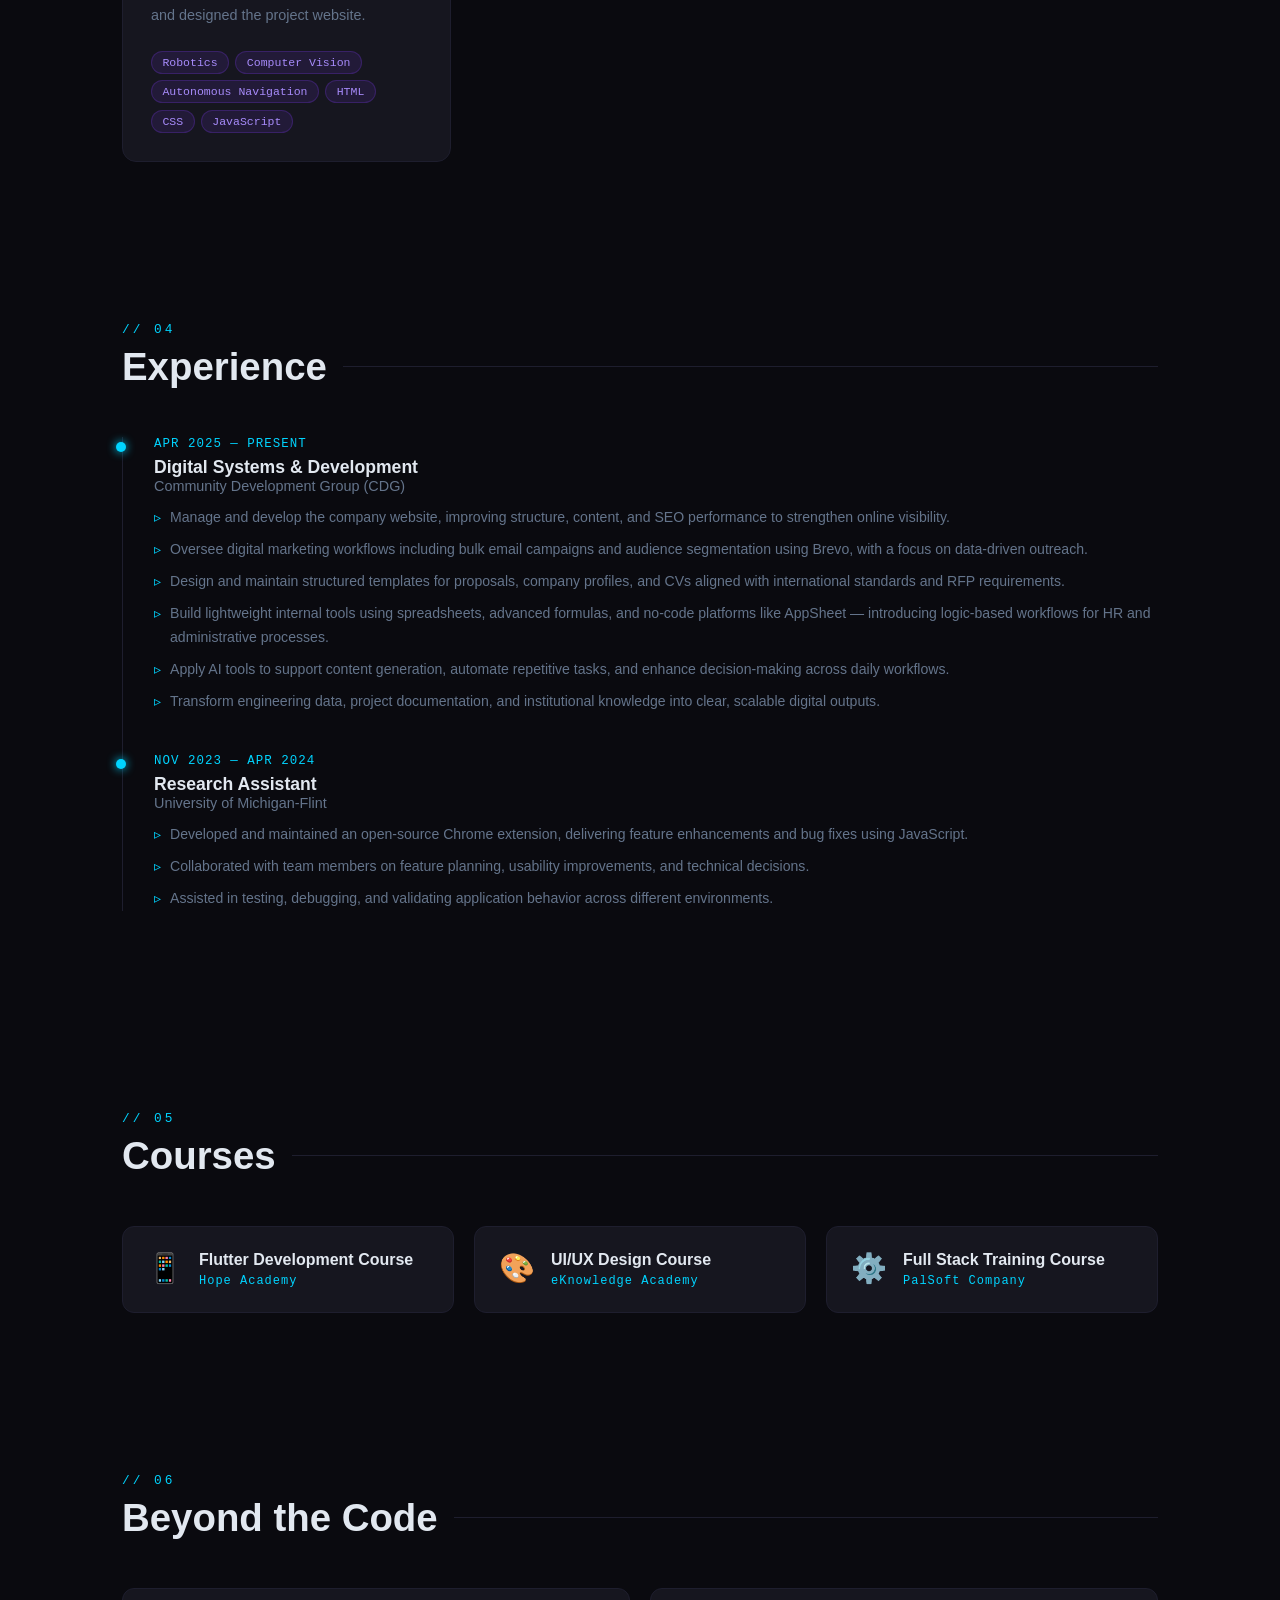
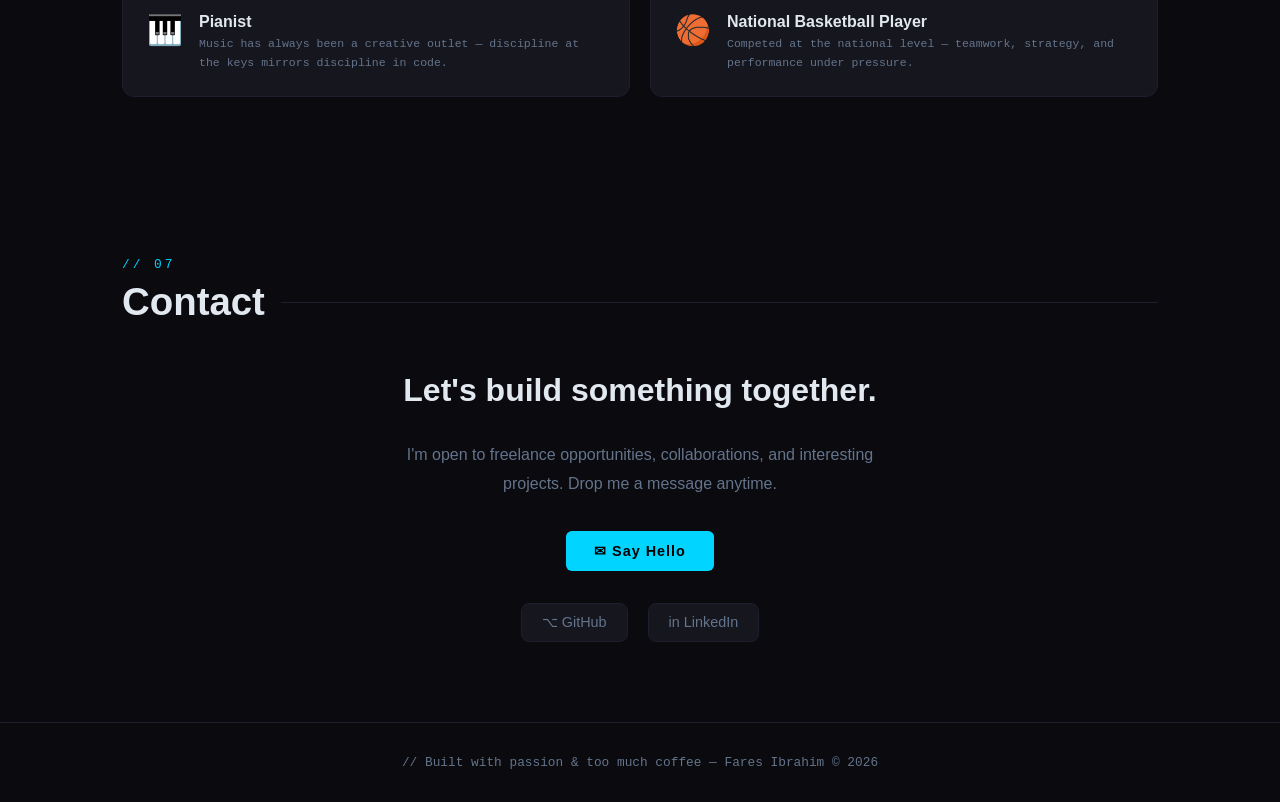
==== commit 1572037d: "Update index.html" ====
--- a/index.html
+++ b/index.html
@@ -19,9 +19,7 @@
   * { margin:0; padding:0; box-sizing:border-box; }
   html { scroll-behavior:smooth; }
   body { background:var(--bg); color:var(--text); font-family:'Segoe UI',sans-serif; overflow-x:hidden; }
-
   #particles { position:fixed; top:0; left:0; width:100%; height:100%; z-index:0; pointer-events:none; }
-
   nav {
     position:fixed; top:0; width:100%; z-index:100;
     background:rgba(10,10,15,0.85); backdrop-filter:blur(12px);
@@ -33,10 +31,7 @@
   .nav-links { display:flex; gap:1.5rem; list-style:none; flex-wrap:wrap; }
   .nav-links a { color:var(--muted); text-decoration:none; font-size:.85rem; letter-spacing:1px; transition:.3s; }
   .nav-links a:hover { color:var(--accent); }
-
   section { position:relative; z-index:1; padding:5rem 2rem; max-width:1100px; margin:0 auto; }
-
-  /* HERO */
   #hero { min-height:100vh; display:flex; flex-direction:column; justify-content:center; padding-top:6rem; }
   .hero-pre { font-family:var(--font-mono); color:var(--accent); font-size:.9rem; letter-spacing:3px; margin-bottom:.75rem; }
   .hero-name { font-size:clamp(2.5rem,7vw,5rem); font-weight:800; line-height:1.1;
@@ -51,7 +46,6 @@
   .btn-primary:hover { background:#00aacc; box-shadow:0 0 20px rgba(0,212,255,.4); }
   .btn-outline { background:transparent; color:var(--accent); border:1px solid var(--accent); }
   .btn-outline:hover { background:rgba(0,212,255,.08); box-shadow:0 0 20px rgba(0,212,255,.2); }
-
   .section-label { font-family:var(--font-mono); color:var(--accent); font-size:.8rem; letter-spacing:3px; margin-bottom:.5rem; }
   .section-title { font-size:clamp(1.6rem,4vw,2.4rem); font-weight:700; margin-bottom:3rem;
     display:flex; align-items:center; gap:1rem; }
@@ -60,11 +54,7 @@
   /* ABOUT */
   .about-grid { display:grid; grid-template-columns:220px 1fr; gap:3rem; align-items:start; }
   .about-left { display:flex; flex-direction:column; align-items:center; gap:1.5rem; }
-  .avatar {
-    width:190px; height:190px; border-radius:50%;
-    border:3px solid var(--accent); box-shadow:0 0 35px rgba(0,212,255,.3);
-    overflow:hidden; position:relative; flex-shrink:0;
-  }
+  .avatar { width:190px; height:190px; border-radius:50%; border:3px solid var(--accent); box-shadow:0 0 35px rgba(0,212,255,.3); overflow:hidden; position:relative; flex-shrink:0; }
   .avatar img { width:100%; height:100%; object-fit:cover; object-position:center top; display:block; }
   .about-stats { display:grid; grid-template-columns:1fr 1fr; gap:.75rem; width:100%; }
   .stat-card { background:var(--card); border:1px solid var(--border); border-radius:12px; padding:1rem; text-align:center; transition:.3s; }
@@ -81,14 +71,12 @@
   .skill-group:hover { border-color:var(--accent); transform:translateY(-4px); box-shadow:0 8px 30px rgba(0,212,255,.1); }
   .skill-group-title { font-family:var(--font-mono); color:var(--accent); font-size:.8rem; letter-spacing:2px; margin-bottom:1rem; }
   .skill-tags { display:flex; flex-wrap:wrap; gap:.5rem; }
-  .tag { background:rgba(0,212,255,.08); color:var(--accent); border:1px solid rgba(0,212,255,.2);
-    border-radius:20px; padding:.3rem .75rem; font-size:.78rem; font-family:var(--font-mono); transition:.3s; }
+  .tag { background:rgba(0,212,255,.08); color:var(--accent); border:1px solid rgba(0,212,255,.2); border-radius:20px; padding:.3rem .75rem; font-size:.78rem; font-family:var(--font-mono); transition:.3s; }
   .tag:hover { background:rgba(0,212,255,.18); }
 
   /* PROJECTS */
-  .projects-grid { display:grid; grid-template-columns:repeat(auto-fit,minmax(300px,1fr)); gap:1.5rem; }
-  .project-card { background:var(--card); border:1px solid var(--border); border-radius:14px; padding:1.75rem;
-    transition:.3s; display:flex; flex-direction:column; gap:1rem; }
+  .projects-grid { display:grid; grid-template-columns:repeat(auto-fit,minmax(280px,1fr)); gap:1.5rem; }
+  .project-card { background:var(--card); border:1px solid var(--border); border-radius:14px; padding:1.75rem; transition:.3s; display:flex; flex-direction:column; gap:1rem; }
   .project-card:hover { border-color:var(--accent); transform:translateY(-6px); box-shadow:0 12px 40px rgba(0,212,255,.12); }
   .project-header { display:flex; justify-content:space-between; align-items:flex-start; }
   .project-icon { font-size:1.8rem; }
@@ -97,15 +85,13 @@
   .project-name { font-size:1.15rem; font-weight:700; color:var(--text); }
   .project-desc { color:var(--muted); font-size:.9rem; line-height:1.7; }
   .project-stack { display:flex; flex-wrap:wrap; gap:.4rem; margin-top:.5rem; }
-  .stack-tag { background:rgba(124,58,237,.12); color:#a78bfa; border:1px solid rgba(124,58,237,.25);
-    border-radius:20px; padding:.25rem .65rem; font-size:.72rem; font-family:var(--font-mono); }
+  .stack-tag { background:rgba(124,58,237,.12); color:#a78bfa; border:1px solid rgba(124,58,237,.25); border-radius:20px; padding:.25rem .65rem; font-size:.72rem; font-family:var(--font-mono); }
 
   /* EXPERIENCE */
   .timeline { position:relative; padding-left:2rem; }
   .timeline::before { content:''; position:absolute; left:0; top:0; bottom:0; width:1px; background:var(--border); }
   .timeline-item { position:relative; margin-bottom:2.5rem; }
-  .timeline-dot { position:absolute; left:-2.35rem; top:.35rem; width:10px; height:10px;
-    border-radius:50%; background:var(--accent); box-shadow:0 0 10px var(--accent); }
+  .timeline-dot { position:absolute; left:-2.35rem; top:.35rem; width:10px; height:10px; border-radius:50%; background:var(--accent); box-shadow:0 0 10px var(--accent); }
   .timeline-date { font-family:var(--font-mono); color:var(--accent); font-size:.78rem; letter-spacing:1px; margin-bottom:.4rem; }
   .timeline-role { font-size:1.1rem; font-weight:700; }
   .timeline-company { color:var(--muted); font-size:.9rem; margin-bottom:.75rem; }
@@ -115,28 +101,24 @@
 
   /* COURSES */
   .courses-grid { display:grid; grid-template-columns:repeat(auto-fit,minmax(280px,1fr)); gap:1.25rem; }
-  .course-card {
-    background:var(--card); border:1px solid var(--border); border-radius:12px;
-    padding:1.5rem; transition:.3s; display:flex; align-items:flex-start; gap:1rem;
-  }
+  .course-card { background:var(--card); border:1px solid var(--border); border-radius:12px; padding:1.5rem; transition:.3s; display:flex; align-items:flex-start; gap:1rem; }
   .course-card:hover { border-color:var(--accent); transform:translateY(-4px); box-shadow:0 8px 30px rgba(0,212,255,.1); }
   .course-icon { font-size:1.8rem; flex-shrink:0; }
   .course-name { font-size:1rem; font-weight:700; color:var(--text); margin-bottom:.3rem; }
   .course-org { font-family:var(--font-mono); font-size:.75rem; color:var(--accent); letter-spacing:1px; }
+
+  /* HOBBIES */
+  .hobby-org { font-family:var(--font-mono); font-size:.72rem; color:var(--muted); margin-top:.3rem; line-height:1.6; }
 
   /* CONTACT */
   .contact-wrap { display:flex; flex-direction:column; align-items:center; text-align:center; gap:2rem; }
   .contact-title { font-size:clamp(1.4rem,3vw,2rem); font-weight:700; }
   .contact-sub { color:var(--muted); max-width:480px; line-height:1.8; }
   .social-links { display:flex; gap:1.25rem; flex-wrap:wrap; justify-content:center; }
-  .social-btn { display:flex; align-items:center; gap:.5rem; padding:.65rem 1.25rem;
-    border:1px solid var(--border); border-radius:8px; color:var(--muted); text-decoration:none;
-    font-size:.9rem; transition:.3s; background:var(--card); }
+  .social-btn { display:flex; align-items:center; gap:.5rem; padding:.65rem 1.25rem; border:1px solid var(--border); border-radius:8px; color:var(--muted); text-decoration:none; font-size:.9rem; transition:.3s; background:var(--card); }
   .social-btn:hover { border-color:var(--accent); color:var(--accent); box-shadow:0 0 16px rgba(0,212,255,.15); }
 
-  footer { text-align:center; padding:2rem; color:var(--muted); font-size:.8rem;
-    border-top:1px solid var(--border); position:relative; z-index:1; font-family:var(--font-mono); }
-
+  footer { text-align:center; padding:2rem; color:var(--muted); font-size:.8rem; border-top:1px solid var(--border); position:relative; z-index:1; font-family:var(--font-mono); }
   .fade-in { opacity:0; transform:translateY(30px); transition:opacity .7s ease, transform .7s ease; }
   .fade-in.visible { opacity:1; transform:translateY(0); }
 
@@ -160,6 +142,7 @@
     <li><a href="#projects">Projects</a></li>
     <li><a href="#experience">Experience</a></li>
     <li><a href="#courses">Courses</a></li>
+    <li><a href="#hobbies">Hobbies</a></li>
     <li><a href="#contact">Contact</a></li>
   </ul>
 </nav>
@@ -189,7 +172,7 @@
         <div class="about-stats">
           <div class="stat-card"><div class="stat-num">2+</div><div class="stat-lbl">YRS CODING</div></div>
           <div class="stat-card"><div class="stat-num">5</div><div class="stat-lbl">DAYS/WEEK</div></div>
-          <div class="stat-card"><div class="stat-num">3+</div><div class="stat-lbl">PROJECTS</div></div>
+          <div class="stat-card"><div class="stat-num">4+</div><div class="stat-lbl">PROJECTS</div></div>
           <div class="stat-card"><div class="stat-num">∞</div><div class="stat-lbl">BUGS FIXED</div></div>
         </div>
       </div>
@@ -197,7 +180,7 @@
         <p>I'm a junior full-stack developer specializing in <span>Flutter</span> for cross-platform mobile and <span>ASP.NET Core</span> for robust backend APIs.</p>
         <p>Currently building <span>PhysioLink</span> — a physiotherapy clinic management platform — as my flagship portfolio project, covering everything from mobile UX to multi-tenant backend architecture.</p>
         <p>At <span>CDG Group</span>, I work at the intersection of engineering, digital systems, and business development — transforming complex technical information into clear, scalable outputs and building internal tools that improve efficiency.</p>
-                  <p>I build things that work — and work well. Every project is an opportunity to sharpen my craft, ship cleaner code, and grow closer to the developer I'm becoming.</p>
+        <p>I build things that work — and work well. Every project is an opportunity to sharpen my craft, ship cleaner code, and grow closer to the developer I'm becoming.</p>
       </div>
     </div>
   </div>
@@ -240,7 +223,7 @@
       <div class="skill-group">
         <div class="skill-group-title">DESIGN & DIGITAL</div>
         <div class="skill-tags">
-          <span class="tag">UI/UX Design</span><span class="tag">Brevo</span>
+          <span class="tag">UI/UX Design</span><span class="tag">Figma</span><span class="tag">Brevo</span>
           <span class="tag">SEO</span><span class="tag">AppSheet</span><span class="tag">AI Tools</span>
         </div>
       </div>
@@ -248,7 +231,8 @@
         <div class="skill-group-title">TOOLS</div>
         <div class="skill-tags">
           <span class="tag">Git</span><span class="tag">GitHub</span>
-          <span class="tag">VS Code</span><span class="tag">Postman</span>
+          <span class="tag">Docker</span><span class="tag">Linux</span>
+          <span class="tag">Postman</span><span class="tag">VS Code</span>
         </div>
       </div>
     </div>
@@ -261,6 +245,7 @@
     <div class="section-label">// 03</div>
     <h2 class="section-title">Projects</h2>
     <div class="projects-grid">
+
       <div class="project-card">
         <div class="project-header">
           <span class="project-icon">🦴</span>
@@ -274,6 +259,7 @@
           <span class="stack-tag">JWT</span><span class="stack-tag">Riverpod</span>
         </div>
       </div>
+
       <div class="project-card">
         <div class="project-header">
           <span class="project-icon">🎸</span>
@@ -283,13 +269,45 @@
         <div class="project-desc">A full-stack e-commerce web application for musical instruments. Features product catalog browsing, category filtering, shopping cart, order processing, and user authentication with role-based access.</div>
         <div class="project-stack">
           <span class="stack-tag">ASP.NET Core MVC</span>
-          <span class="stack-tag">EF Core</span>
-          <span class="stack-tag">SQL Server</span>
+          <span class="stack-tag">EF Core</span><span class="stack-tag">SQL Server</span>
           <span class="stack-tag">ASP.NET Identity</span>
-          <span class="stack-tag">Bootstrap</span>
-          <span class="stack-tag">C#</span>
-        </div>
-      </div>
+          <span class="stack-tag">Bootstrap</span><span class="stack-tag">C#</span>
+        </div>
+      </div>
+
+      <div class="project-card">
+        <div class="project-header">
+          <span class="project-icon">🛡️</span>
+          <a href="https://www.behance.net/gallery/236078101/Aman-Mobile-App" target="_blank" class="project-link">Behance ↗</a>
+        </div>
+        <div class="project-name">Aman (أمان) — Mental Health App</div>
+        <div class="project-desc">A UI/UX case study for a mobile app designed for women who have experienced abuse, assault, or trauma. Features journaling, emotional support circles, specialist consultations, and daily positive notes. Research-driven through user interviews, personas, and competitive analysis.</div>
+        <div class="project-stack">
+          <span class="stack-tag">Figma</span>
+          <span class="stack-tag">UI/UX Design</span>
+          <span class="stack-tag">User Research</span>
+          <span class="stack-tag">Prototyping</span>
+          <span class="stack-tag">Case Study</span>
+        </div>
+      </div>
+
+      <div class="project-card">
+        <div class="project-header">
+          <span class="project-icon">🤖</span>
+          <a href="https://github.com/faresibrahim" target="_blank" class="project-link">GitHub ↗</a>
+        </div>
+        <div class="project-name">Finder Pal — Warehouse Robot</div>
+        <div class="project-desc">A capstone project at University of Michigan-Flint. An intelligent warehouse robot capable of autonomous navigation, object recognition via camera, and precise item placement. Contributed to robot development, led weekly team meetings, and designed the project website.</div>
+        <div class="project-stack">
+          <span class="stack-tag">Robotics</span>
+          <span class="stack-tag">Computer Vision</span>
+          <span class="stack-tag">Autonomous Navigation</span>
+          <span class="stack-tag">HTML</span>
+          <span class="stack-tag">CSS</span>
+          <span class="stack-tag">JavaScript</span>
+        </div>
+      </div>
+
     </div>
   </div>
 </section>
@@ -300,6 +318,7 @@
     <div class="section-label">// 04</div>
     <h2 class="section-title">Experience</h2>
     <div class="timeline">
+
       <div class="timeline-item">
         <div class="timeline-dot"></div>
         <div class="timeline-date">APR 2025 — PRESENT</div>
@@ -314,6 +333,7 @@
           <li>Transform engineering data, project documentation, and institutional knowledge into clear, scalable digital outputs.</li>
         </ul>
       </div>
+
       <div class="timeline-item">
         <div class="timeline-dot"></div>
         <div class="timeline-date">NOV 2023 — APR 2024</div>
@@ -325,6 +345,7 @@
           <li>Assisted in testing, debugging, and validating application behavior across different environments.</li>
         </ul>
       </div>
+
     </div>
   </div>
 </section>
@@ -361,33 +382,33 @@
 </section>
 
 <!-- HOBBIES -->
-  <section id="hobbies">
-    <div class="fade-in">
-      <div class="section-label">// 07</div>
-      <h2 class="section-title">Beyond the Code</h2>
-      <div class="courses-grid">
-        <div class="course-card">
-          <div class="course-icon">🎹</div>
-          <div>
-            <div class="course-name">Pianist</div>
-            <div class="course-org">Music has always been a creative outlet — discipline at the keys mirrors discipline in code.</div>
-          </div>
-        </div>
-        <div class="course-card">
-          <div class="course-icon">🏀</div>
-          <div>
-            <div class="course-name">National Basketball Player</div>
-            <div class="course-org">Competed at the national level — teamwork, strategy, and performance under pressure.</div>
-          </div>
-        </div>
-      </div>
-    </div>
-  </section>
-
-  <!-- CONTACT -->
+<section id="hobbies">
+  <div class="fade-in">
+    <div class="section-label">// 06</div>
+    <h2 class="section-title">Beyond the Code</h2>
+    <div class="courses-grid">
+      <div class="course-card">
+        <div class="course-icon">🎹</div>
+        <div>
+          <div class="course-name">Pianist</div>
+          <div class="hobby-org">Music has always been a creative outlet — discipline at the keys mirrors discipline in code.</div>
+        </div>
+      </div>
+      <div class="course-card">
+        <div class="course-icon">🏀</div>
+        <div>
+          <div class="course-name">National Basketball Player</div>
+          <div class="hobby-org">Competed at the national level — teamwork, strategy, and performance under pressure.</div>
+        </div>
+      </div>
+    </div>
+  </div>
+</section>
+
+<!-- CONTACT -->
 <section id="contact">
   <div class="fade-in">
-    <div class="section-label">// 06</div>
+    <div class="section-label">// 07</div>
     <h2 class="section-title">Contact</h2>
     <div class="contact-wrap">
       <div class="contact-title">Let's build something together.</div>
@@ -406,55 +427,48 @@
 </footer>
 
 <script>
-// EMBED PHOTO from uploaded image
-(function(){
-  // The image is passed as a data URL from the parent environment
-  // We use the image that was uploaded to the conversation
-  const img = document.getElementById('profileImg');
-  // Attempt to load; fallback to initials if it fails
-  img.onerror = function() {
-    const av = img.parentElement;
-    av.innerHTML = '<span style="font-size:3rem;font-weight:800;color:var(--accent);font-family:monospace">FI</span>';
-  };
-  img.src = 'https://i.ibb.co/9mbmQQVk/IMG-1268.jpg';
-})();
-
-// PARTICLE CANVAS
-const canvas = document.getElementById('particles');
-const ctx = canvas.getContext('2d');
-let W, H, particles = [];
-function resize(){W=canvas.width=window.innerWidth;H=canvas.height=window.innerHeight;}
-function Particle(){this.x=Math.random()*W;this.y=Math.random()*H;this.vx=(Math.random()-.5)*.4;this.vy=(Math.random()-.5)*.4;this.r=Math.random()*1.5+.5;this.alpha=Math.random()*.5+.1;}
-function initParticles(){particles=[];const n=Math.floor(W*H/12000);for(let i=0;i<n;i++)particles.push(new Particle());}
-function drawParticles(){
-  ctx.clearRect(0,0,W,H);
-  for(let i=0;i<particles.length;i++){
-    const p=particles[i];p.x+=p.vx;p.y+=p.vy;
-    if(p.x<0)p.x=W;if(p.x>W)p.x=0;if(p.y<0)p.y=H;if(p.y>H)p.y=0;
-    ctx.beginPath();ctx.arc(p.x,p.y,p.r,0,Math.PI*2);ctx.fillStyle=`rgba(0,212,255,${p.alpha})`;ctx.fill();
-    for(let j=i+1;j<particles.length;j++){const q=particles[j],dx=p.x-q.x,dy=p.y-q.y,d=Math.sqrt(dx*dx+dy*dy);
-      if(d<120){ctx.beginPath();ctx.moveTo(p.x,p.y);ctx.lineTo(q.x,q.y);ctx.strokeStyle=`rgba(0,212,255,${.12*(1-d/120)})`;ctx.lineWidth=.5;ctx.stroke();}}
+  (function(){
+    const img = document.getElementById('profileImg');
+    img.onerror = function() {
+      const av = img.parentElement;
+      av.innerHTML = '<span style="display:flex;align-items:center;justify-content:center;width:100%;height:100%;font-size:3rem;font-weight:800;color:var(--accent);font-family:monospace">FI</span>';
+    };
+    img.src = 'https://i.ibb.co/9mbmQQVk/IMG-1268.jpg';
+  })();
+
+  const canvas = document.getElementById('particles');
+  const ctx = canvas.getContext('2d');
+  let W, H, particles = [];
+  function resize(){W=canvas.width=window.innerWidth;H=canvas.height=window.innerHeight;}
+  function Particle(){this.x=Math.random()*W;this.y=Math.random()*H;this.vx=(Math.random()-.5)*.4;this.vy=(Math.random()-.5)*.4;this.r=Math.random()*1.5+.5;this.alpha=Math.random()*.5+.1;}
+  function initParticles(){particles=[];const n=Math.floor(W*H/12000);for(let i=0;i<n;i++)particles.push(new Particle());}
+  function drawParticles(){
+    ctx.clearRect(0,0,W,H);
+    for(let i=0;i<particles.length;i++){
+      const p=particles[i];p.x+=p.vx;p.y+=p.vy;
+      if(p.x<0)p.x=W;if(p.x>W)p.x=0;if(p.y<0)p.y=H;if(p.y>H)p.y=0;
+      ctx.beginPath();ctx.arc(p.x,p.y,p.r,0,Math.PI*2);ctx.fillStyle=`rgba(0,212,255,${p.alpha})`;ctx.fill();
+      for(let j=i+1;j<particles.length;j++){const q=particles[j],dx=p.x-q.x,dy=p.y-q.y,d=Math.sqrt(dx*dx+dy*dy);
+        if(d<120){ctx.beginPath();ctx.moveTo(p.x,p.y);ctx.lineTo(q.x,q.y);ctx.strokeStyle=`rgba(0,212,255,${.12*(1-d/120)})`;ctx.lineWidth=.5;ctx.stroke();}}
+    }
+    requestAnimationFrame(drawParticles);
   }
-  requestAnimationFrame(drawParticles);
-}
-resize();initParticles();drawParticles();
-window.addEventListener('resize',()=>{resize();initParticles();});
-
-// TYPING
-const phrases=['Junior Full-Stack Developer','Flutter + ASP.NET Core','Building PhysioLink 🦴','Freelance-Ready in 2026'];
-let pi=0,ci=0,deleting=false;
-const el=document.getElementById('typed');
-function type(){
-  const phrase=phrases[pi];
-  if(!deleting){el.textContent=phrase.slice(0,++ci);if(ci===phrase.length){deleting=true;setTimeout(type,1800);return;}}
-  else{el.textContent=phrase.slice(0,--ci);if(ci===0){deleting=false;pi=(pi+1)%phrases.length;}}
-  setTimeout(type,deleting?45:80);
-}
-type();
-
-// FADE IN
-const obs=new IntersectionObserver(e=>{e.forEach(x=>{if(x.isIntersecting)x.target.classList.add('visible');});},{threshold:.12});
-document.querySelectorAll('.fade-in').forEach(e=>obs.observe(e));
+  resize();initParticles();drawParticles();
+  window.addEventListener('resize',()=>{resize();initParticles();});
+
+  const phrases=['Junior Full-Stack Developer','Flutter + ASP.NET Core','Building PhysioLink 🦴','Freelance-Ready in 2026'];
+  let pi=0,ci=0,deleting=false;
+  const el=document.getElementById('typed');
+  function type(){
+    const phrase=phrases[pi];
+    if(!deleting){el.textContent=phrase.slice(0,++ci);if(ci===phrase.length){deleting=true;setTimeout(type,1800);return;}}
+    else{el.textContent=phrase.slice(0,--ci);if(ci===0){deleting=false;pi=(pi+1)%phrases.length;}}
+    setTimeout(type,deleting?45:80);
+  }
+  type();
+
+  const obs=new IntersectionObserver(e=>{e.forEach(x=>{if(x.isIntersecting)x.target.classList.add('visible');});},{threshold:.12});
+  document.querySelectorAll('.fade-in').forEach(e=>obs.observe(e));
 </script>
 </body>
 </html>
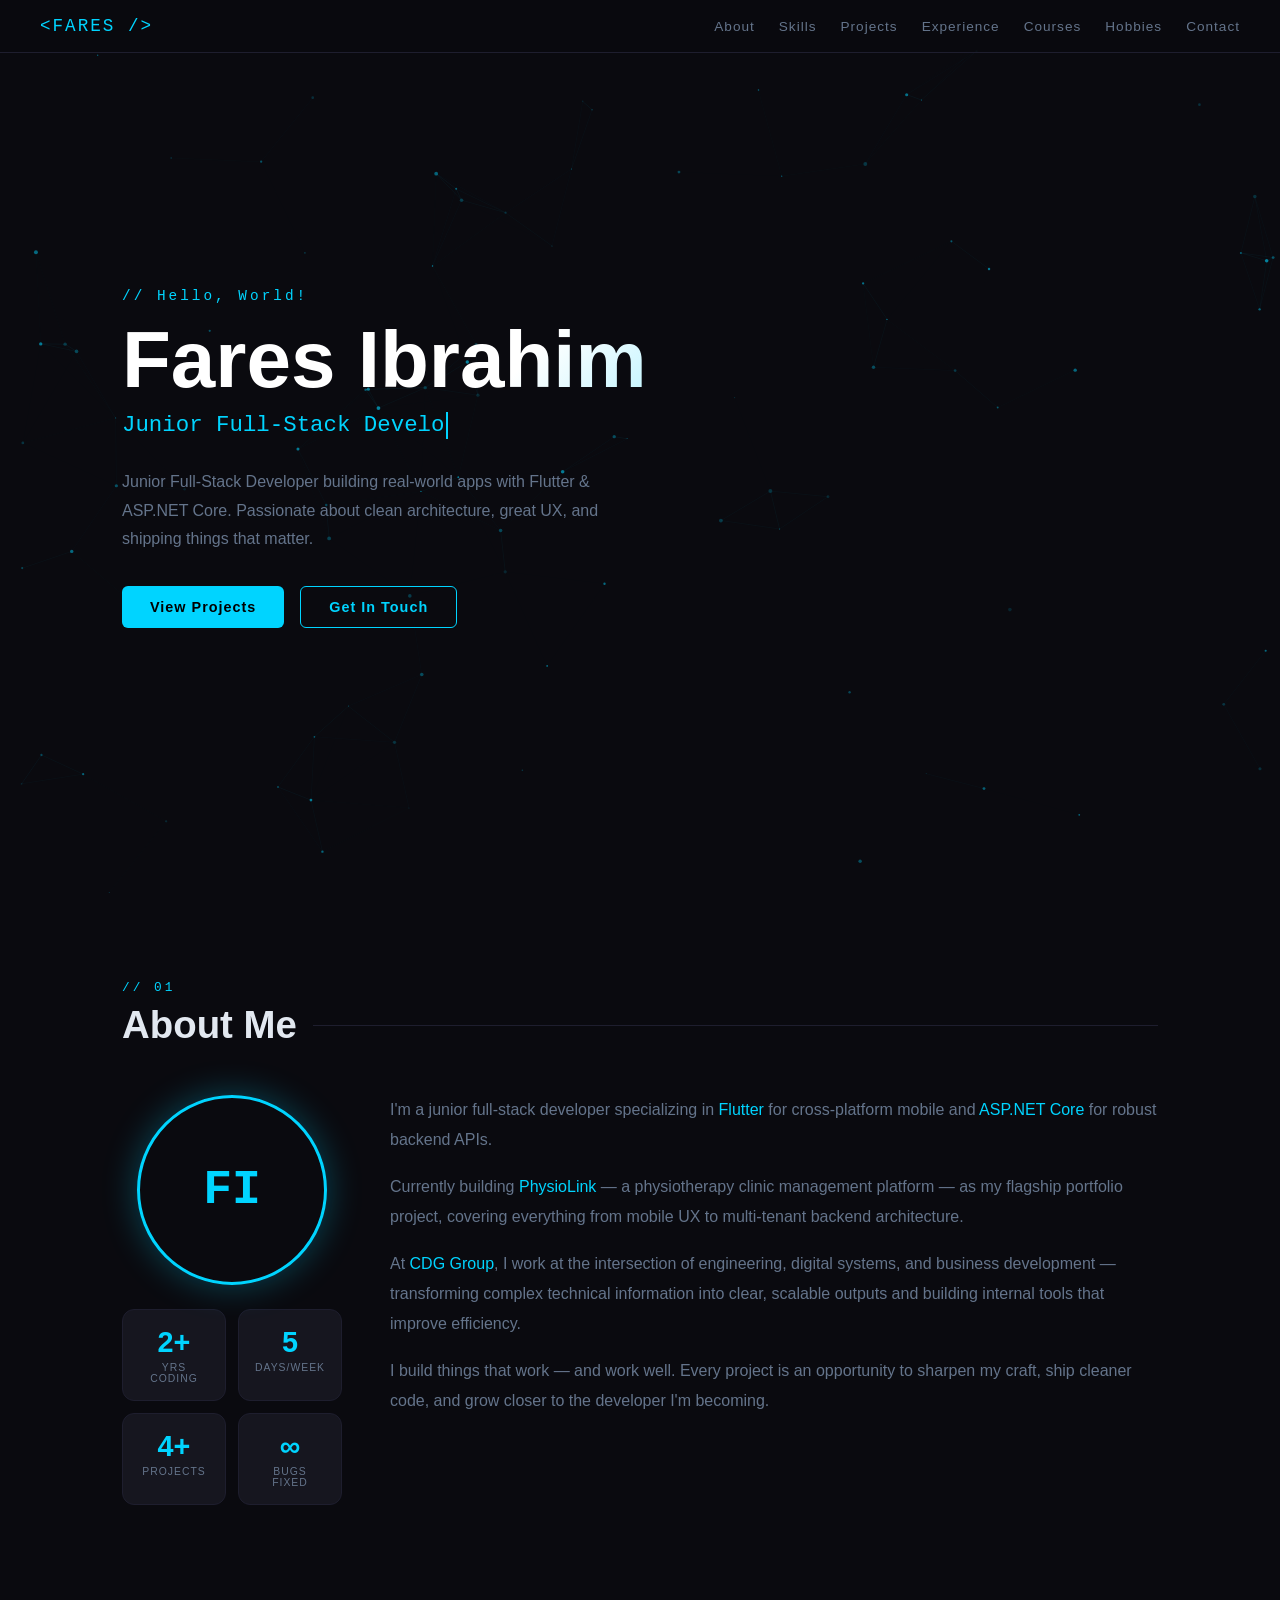
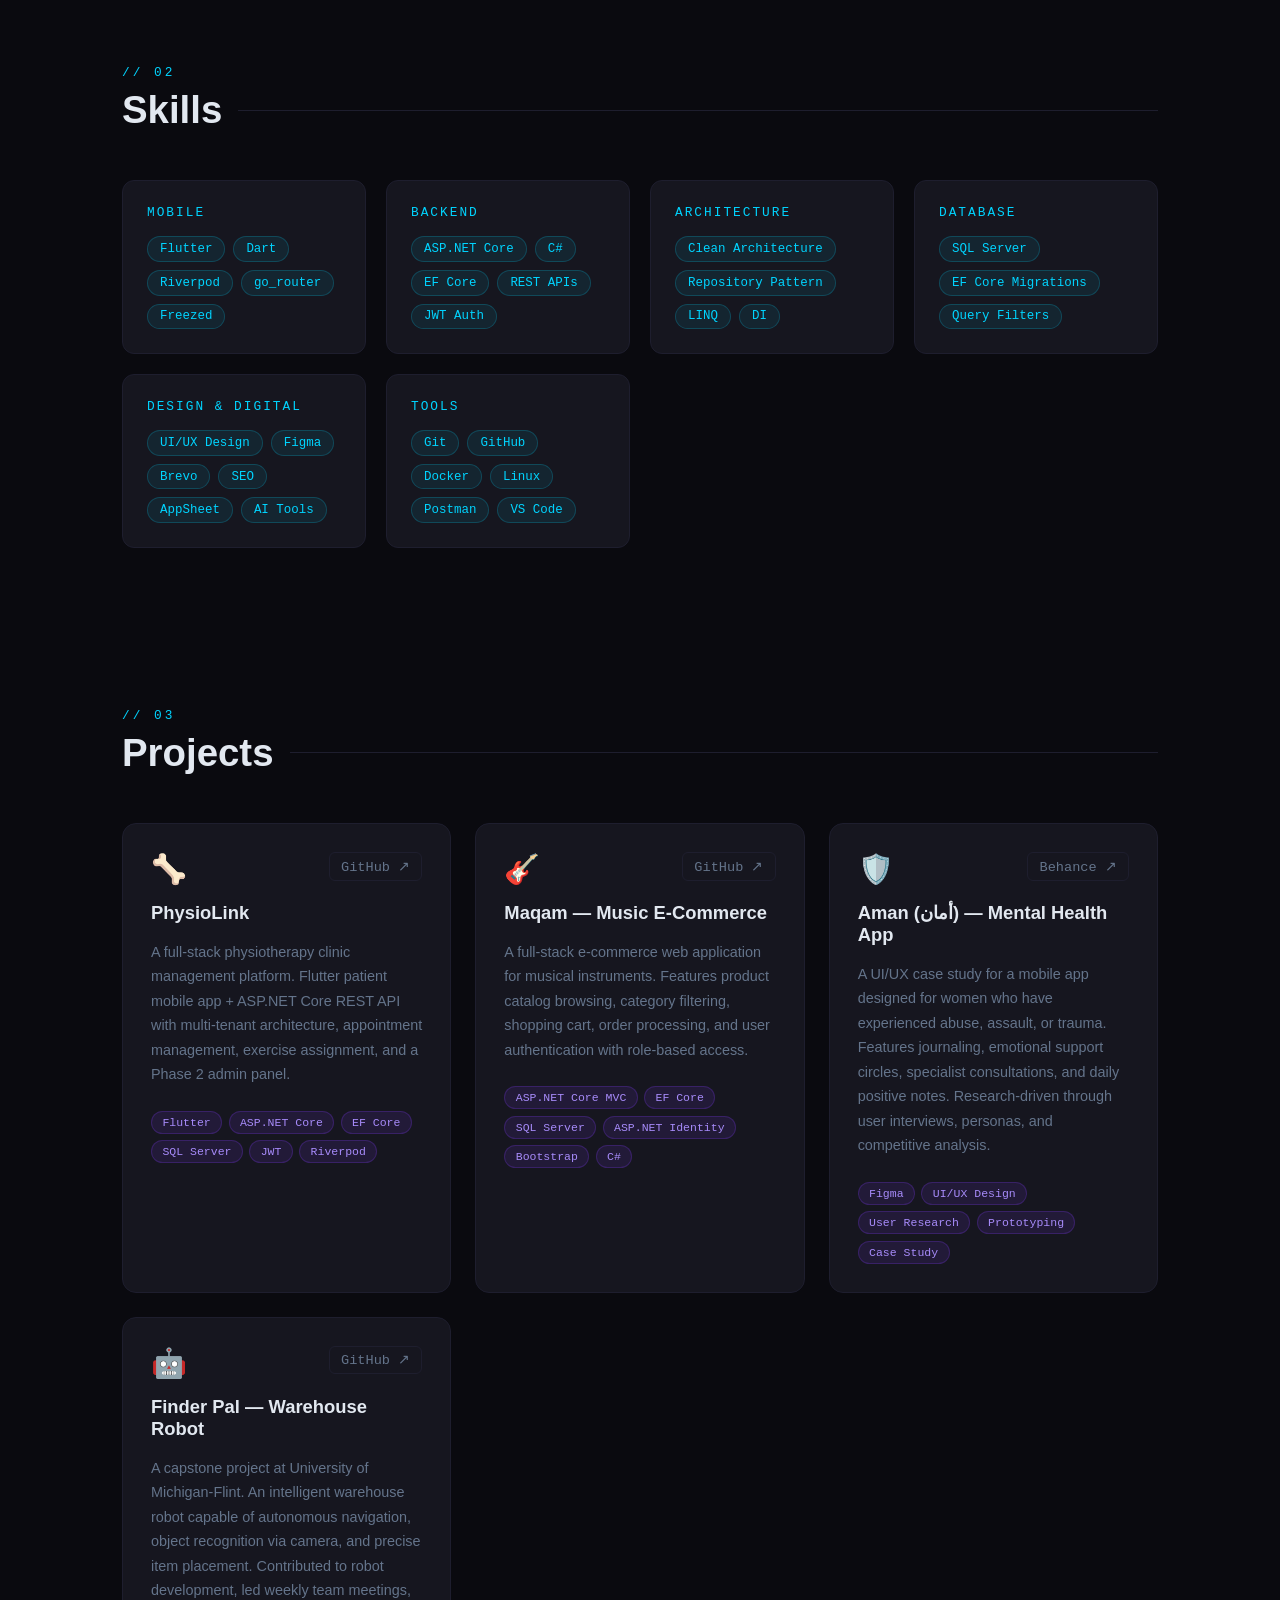
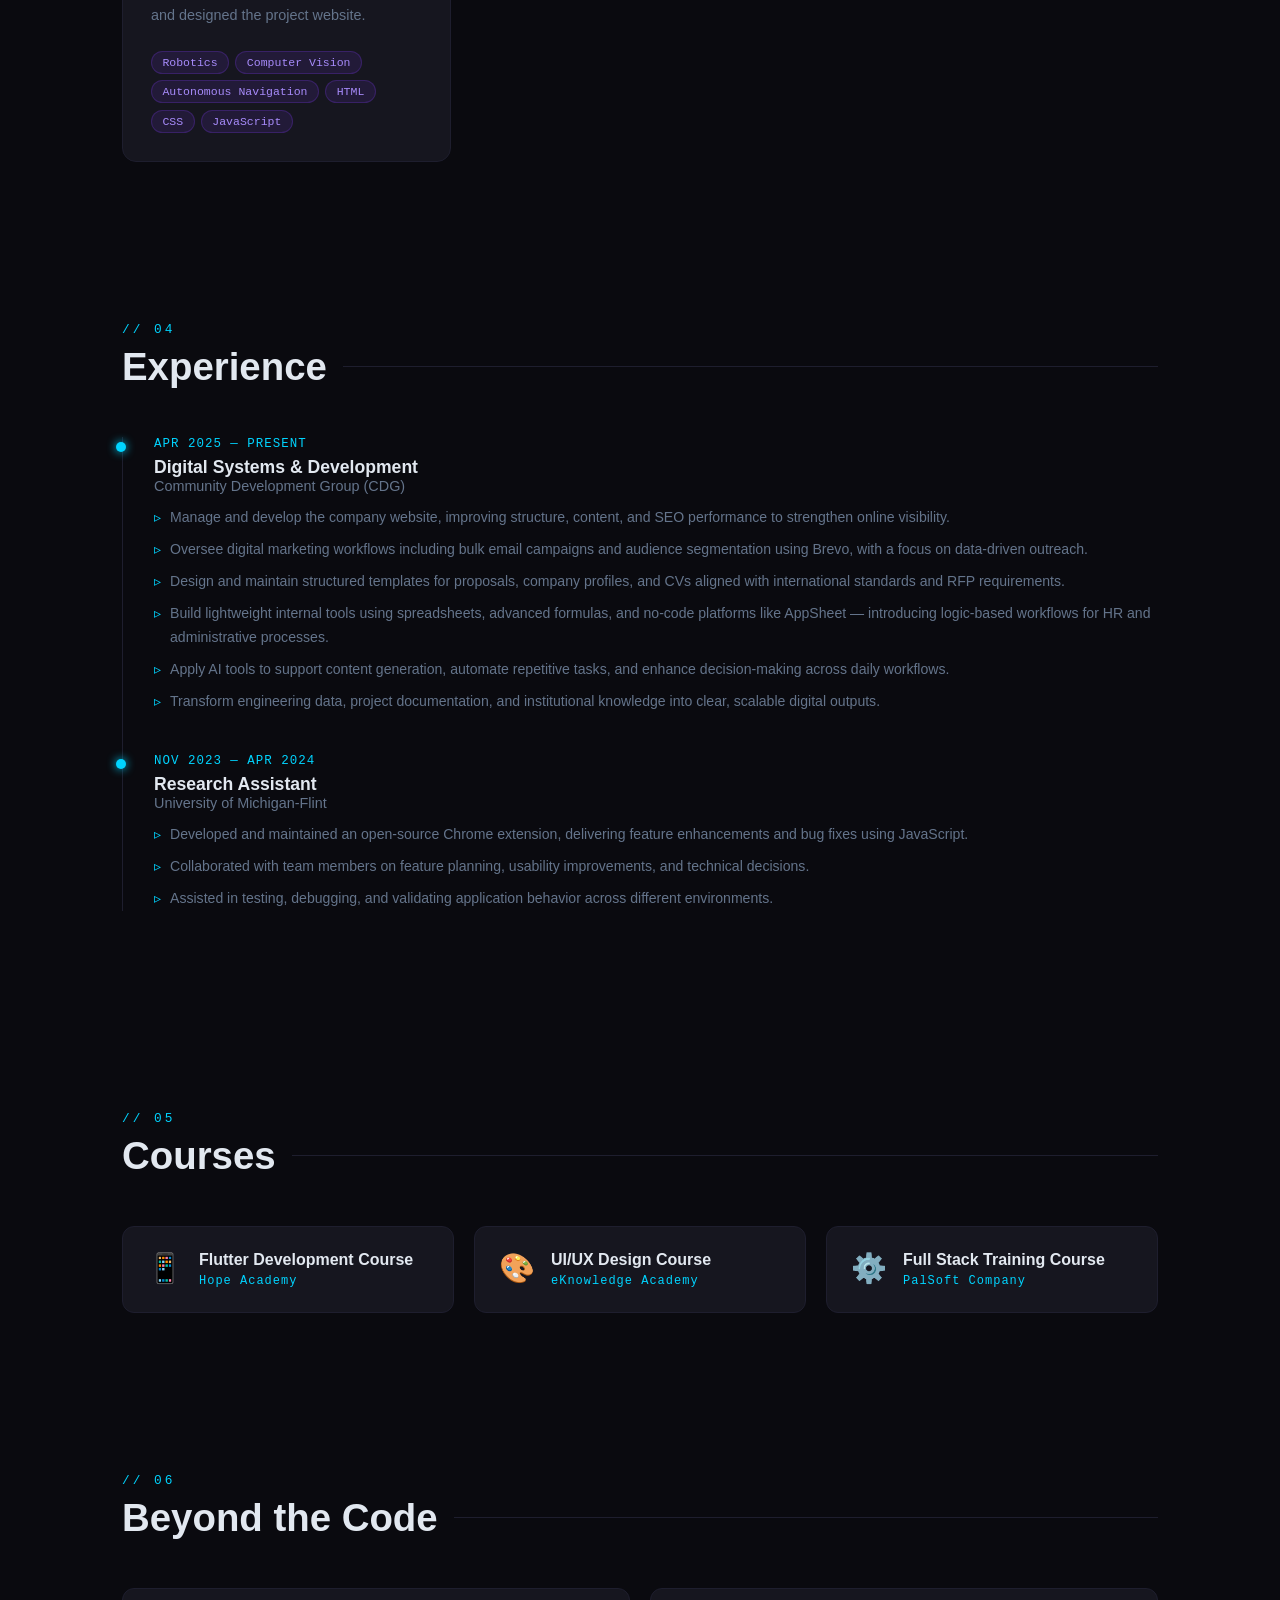
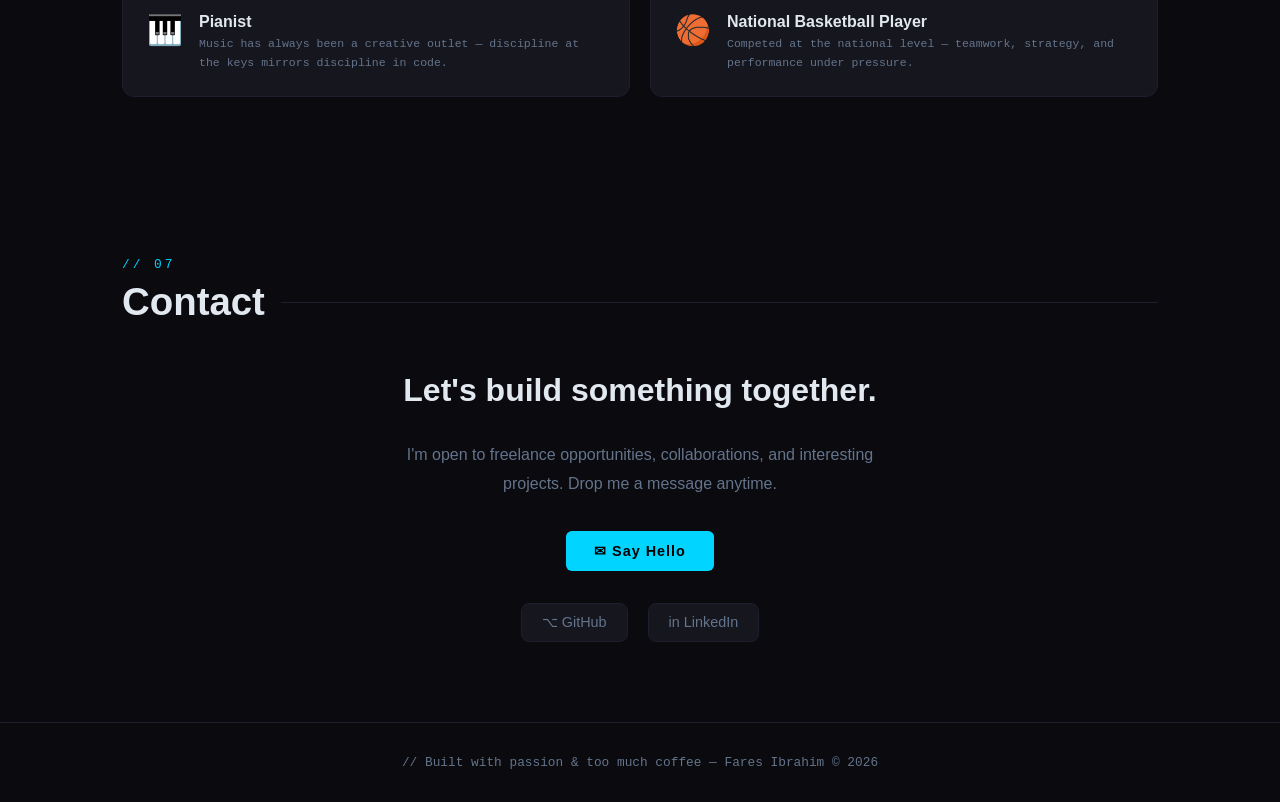
==== commit 35eccf78: "Update index.html" ====
--- a/index.html
+++ b/index.html
@@ -294,7 +294,7 @@
       <div class="project-card">
         <div class="project-header">
           <span class="project-icon">🤖</span>
-          <a href="https://github.com/faresibrahim" target="_blank" class="project-link">GitHub ↗</a>
+          <a href="https://github.com/eritsen/FinderPal" target="_blank" class="project-link">GitHub ↗</a>
         </div>
         <div class="project-name">Finder Pal — Warehouse Robot</div>
         <div class="project-desc">A capstone project at University of Michigan-Flint. An intelligent warehouse robot capable of autonomous navigation, object recognition via camera, and precise item placement. Contributed to robot development, led weekly team meetings, and designed the project website.</div>
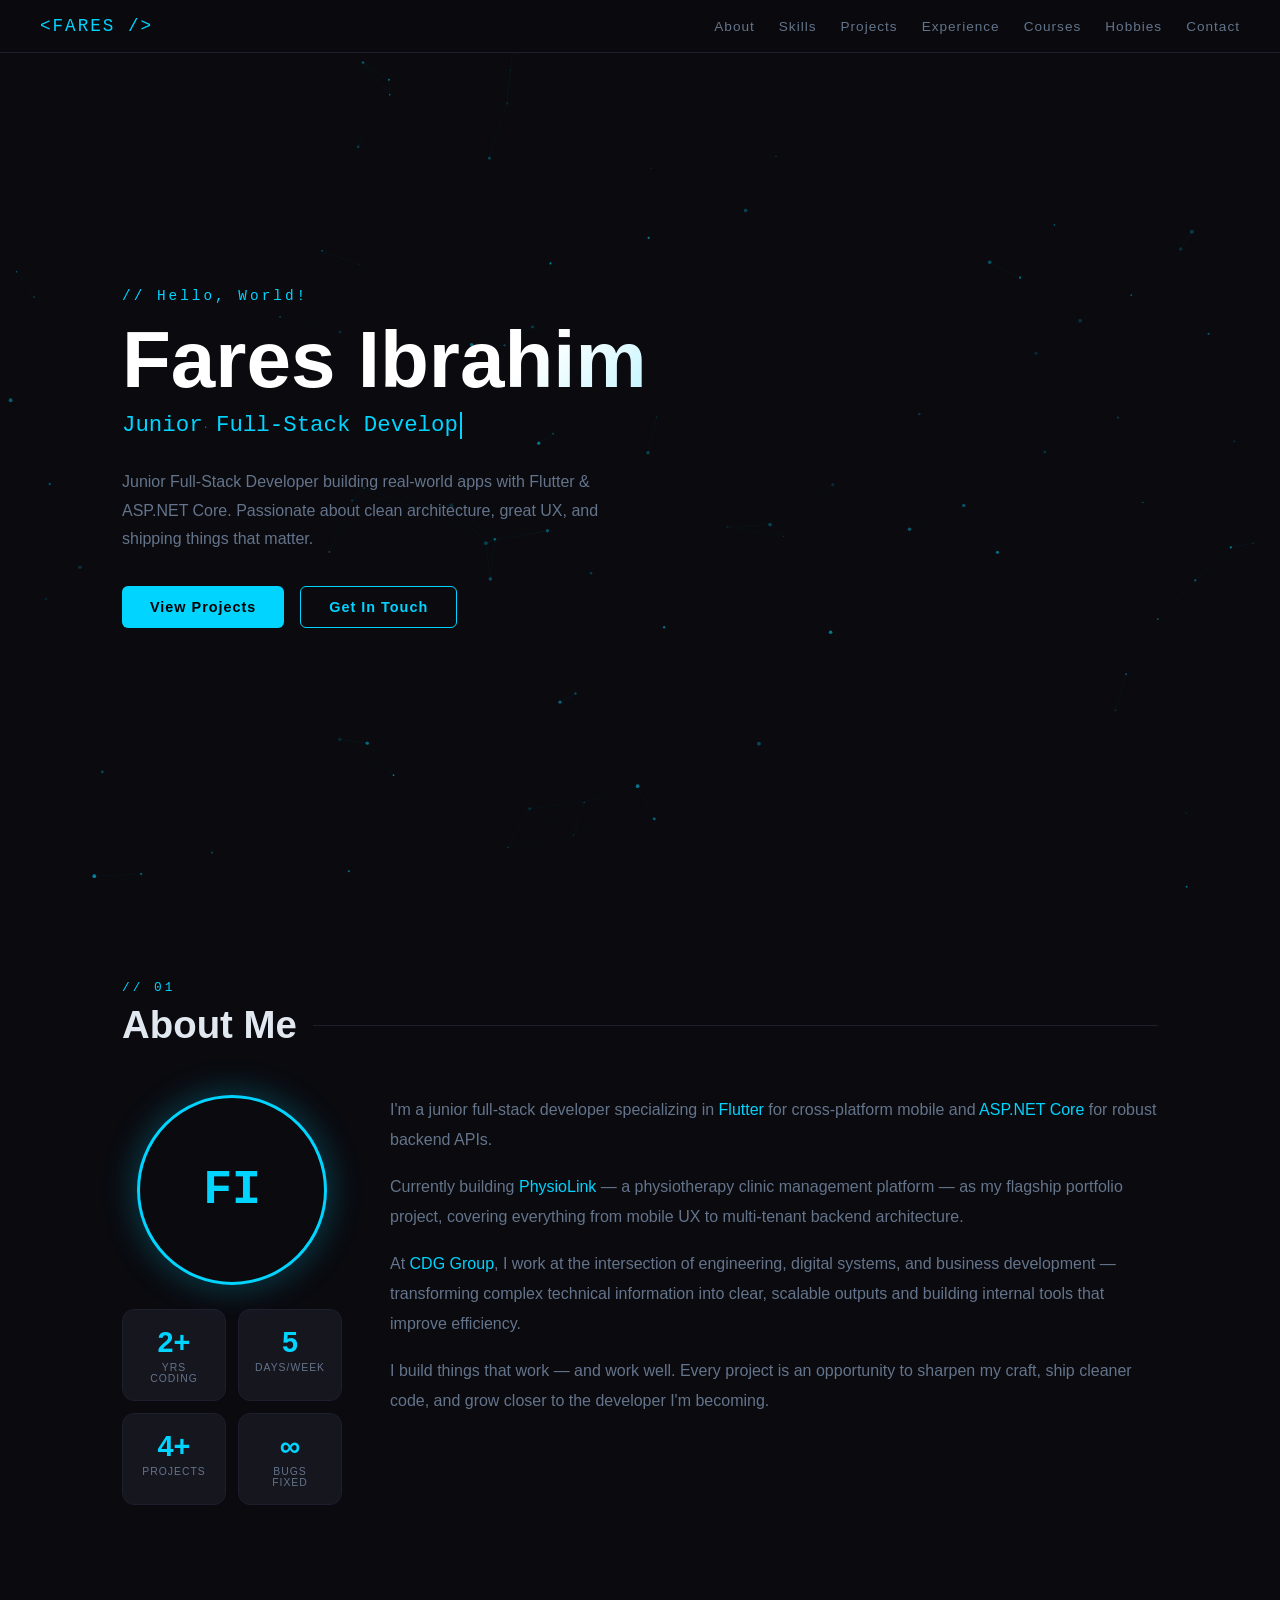
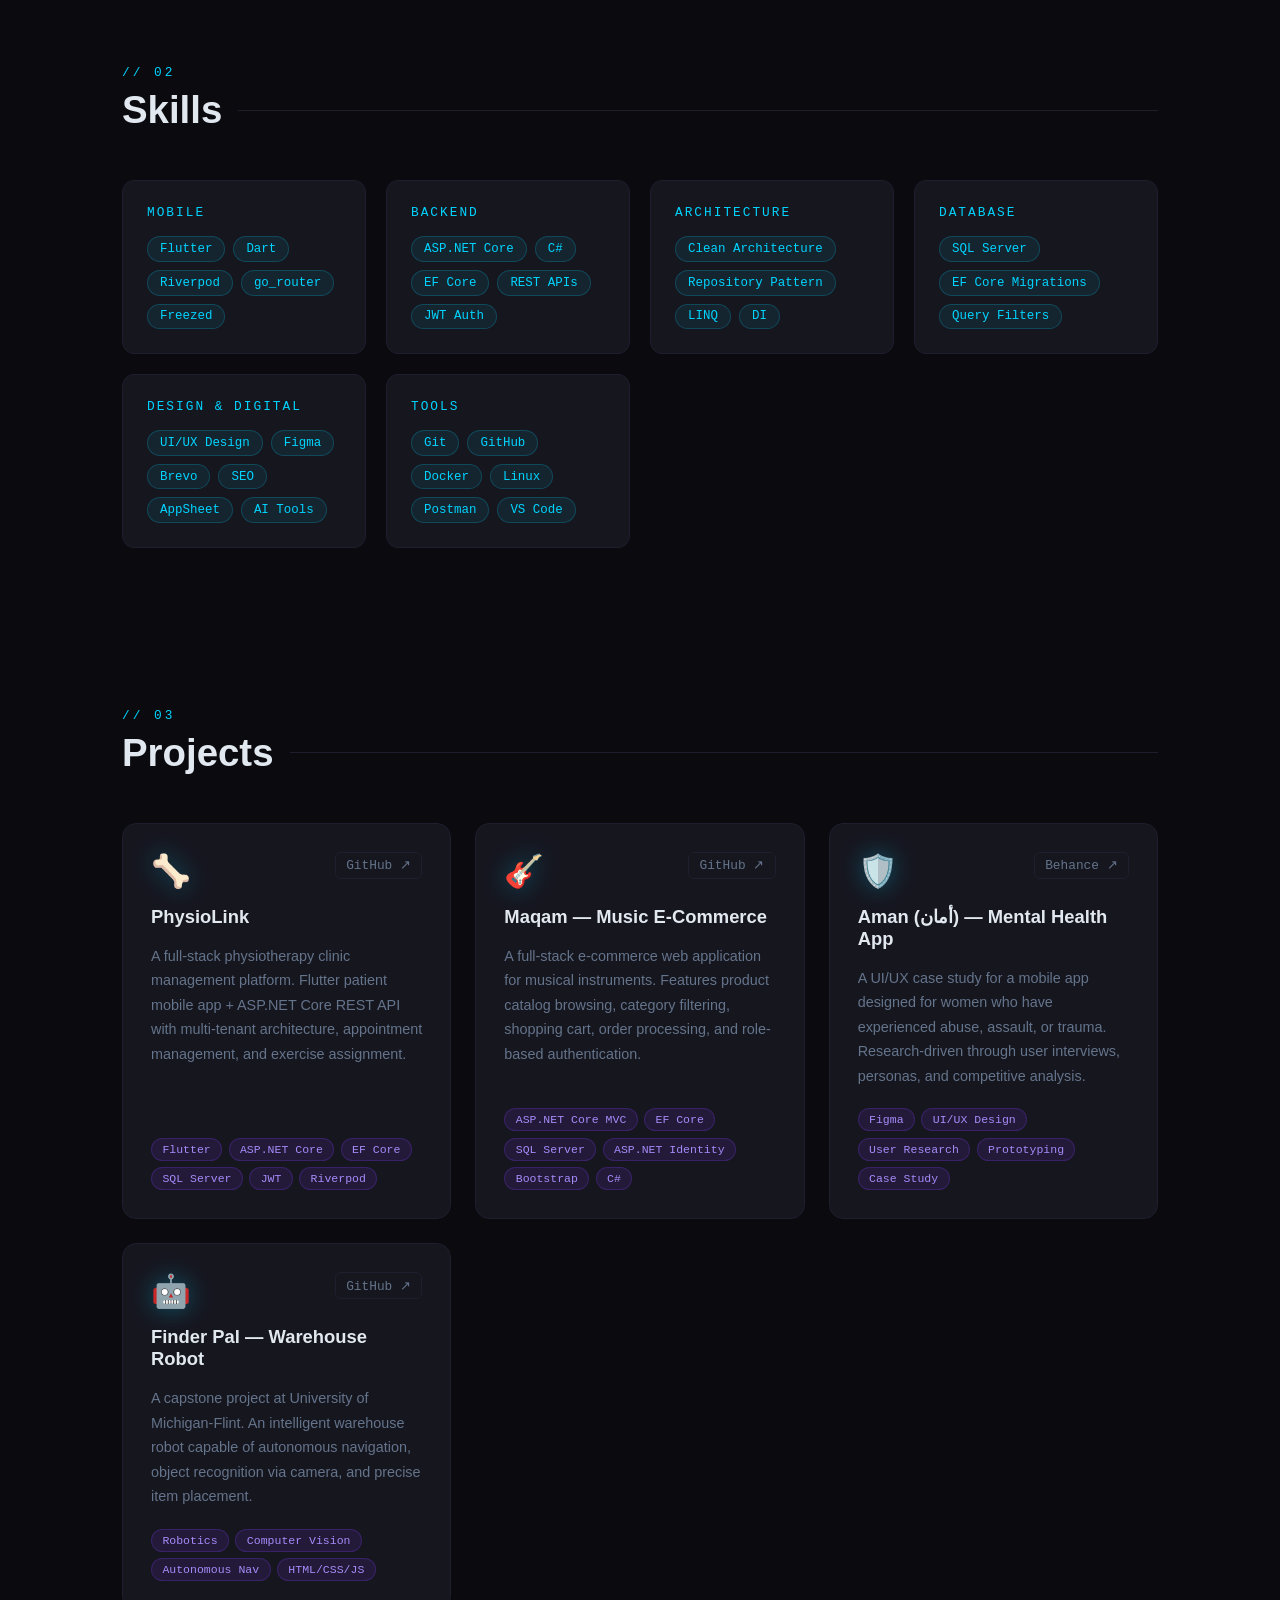
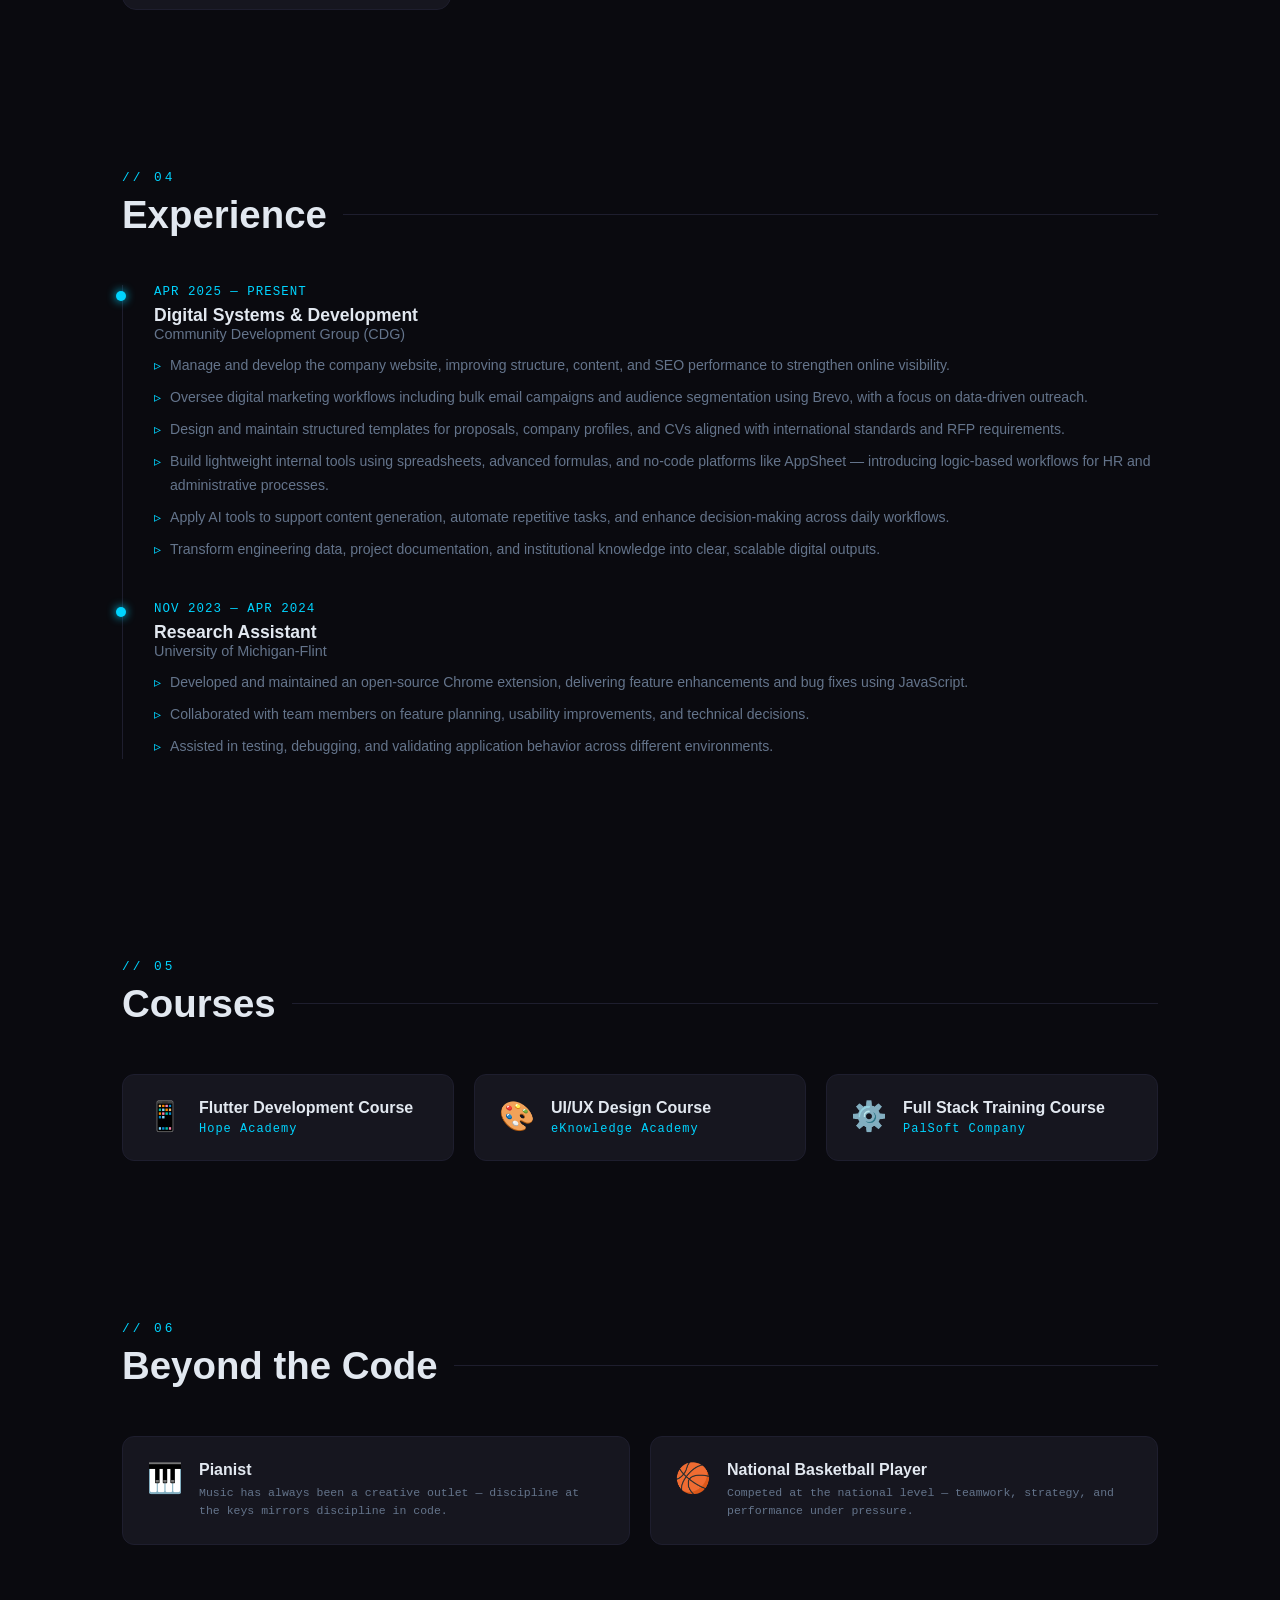
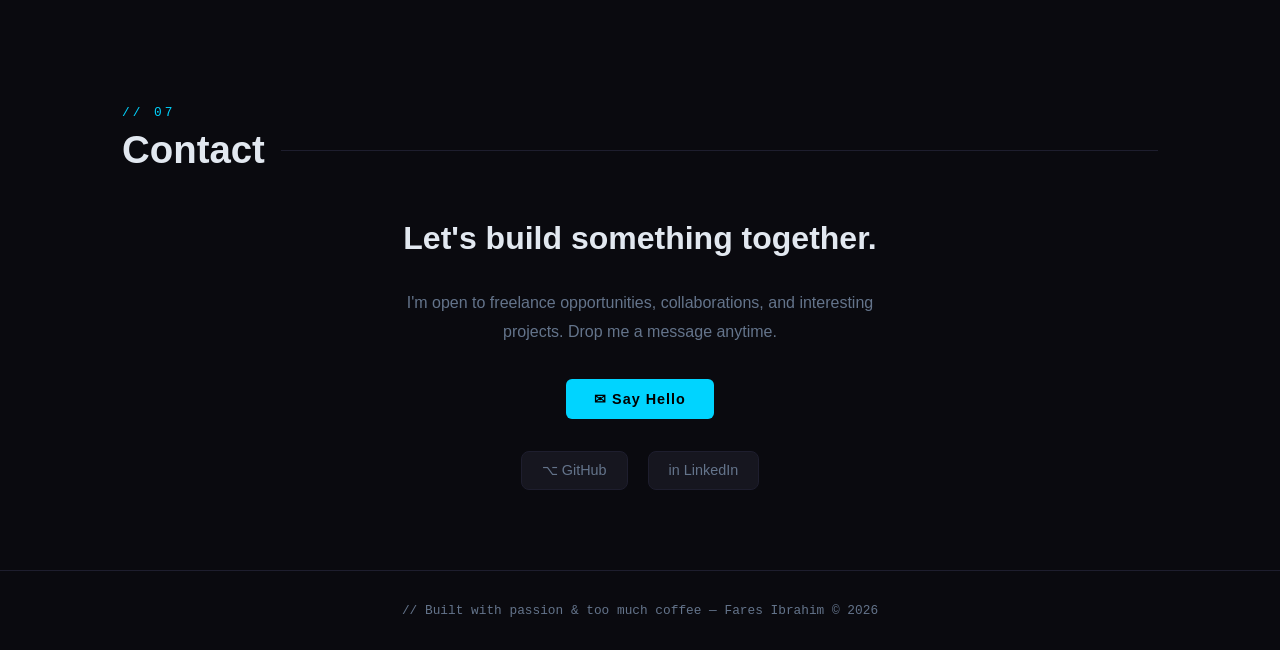
==== commit 4460a305: "Add detailed projects page" ====
--- a/index.html
+++ b/index.html
@@ -20,6 +20,7 @@
   html { scroll-behavior:smooth; }
   body { background:var(--bg); color:var(--text); font-family:'Segoe UI',sans-serif; overflow-x:hidden; }
   #particles { position:fixed; top:0; left:0; width:100%; height:100%; z-index:0; pointer-events:none; }
+
   nav {
     position:fixed; top:0; width:100%; z-index:100;
     background:rgba(10,10,15,0.85); backdrop-filter:blur(12px);
@@ -31,6 +32,7 @@
   .nav-links { display:flex; gap:1.5rem; list-style:none; flex-wrap:wrap; }
   .nav-links a { color:var(--muted); text-decoration:none; font-size:.85rem; letter-spacing:1px; transition:.3s; }
   .nav-links a:hover { color:var(--accent); }
+
   section { position:relative; z-index:1; padding:5rem 2rem; max-width:1100px; margin:0 auto; }
   #hero { min-height:100vh; display:flex; flex-direction:column; justify-content:center; padding-top:6rem; }
   .hero-pre { font-family:var(--font-mono); color:var(--accent); font-size:.9rem; letter-spacing:3px; margin-bottom:.75rem; }
@@ -76,15 +78,32 @@
 
   /* PROJECTS */
   .projects-grid { display:grid; grid-template-columns:repeat(auto-fit,minmax(280px,1fr)); gap:1.5rem; }
-  .project-card { background:var(--card); border:1px solid var(--border); border-radius:14px; padding:1.75rem; transition:.3s; display:flex; flex-direction:column; gap:1rem; }
-  .project-card:hover { border-color:var(--accent); transform:translateY(-6px); box-shadow:0 12px 40px rgba(0,212,255,.12); }
+  .project-card {
+    background:var(--card); border:1px solid var(--border); border-radius:14px; padding:1.75rem;
+    transition:.35s cubic-bezier(.34,1.26,.64,1); display:flex; flex-direction:column; gap:1rem;
+    position:relative; cursor:pointer; overflow:hidden;
+  }
+  .project-card::before {
+    content:''; position:absolute; inset:0; border-radius:14px; opacity:0; transition:.3s;
+    background:radial-gradient(circle at 50% 0%, rgba(0,212,255,.08) 0%, transparent 70%);
+  }
+  .project-card:hover { border-color:var(--accent); transform:translateY(-8px); box-shadow:0 20px 50px rgba(0,212,255,.14); }
+  .project-card:hover::before { opacity:1; }
+  .project-card-cta {
+    position:absolute; bottom:1.25rem; right:1.25rem;
+    font-family:var(--font-mono); font-size:.66rem; letter-spacing:2px; color:var(--accent);
+    background:rgba(0,212,255,.1); border:1px solid rgba(0,212,255,.25);
+    padding:.28rem .65rem; border-radius:20px; opacity:0; transition:.3s;
+    transform:translateY(6px);
+  }
+  .project-card:hover .project-card-cta { opacity:1; transform:translateY(0); }
   .project-header { display:flex; justify-content:space-between; align-items:flex-start; }
-  .project-icon { font-size:1.8rem; }
-  .project-link { color:var(--muted); text-decoration:none; font-size:.85rem; transition:.3s; border:1px solid var(--border); padding:.3rem .7rem; border-radius:6px; font-family:var(--font-mono); }
+  .project-icon { font-size:2rem; filter:drop-shadow(0 0 12px rgba(0,212,255,.35)); }
+  .project-link { color:var(--muted); text-decoration:none; font-size:.8rem; transition:.3s; border:1px solid var(--border); padding:.28rem .65rem; border-radius:6px; font-family:var(--font-mono); }
   .project-link:hover { color:var(--accent); border-color:var(--accent); }
   .project-name { font-size:1.15rem; font-weight:700; color:var(--text); }
   .project-desc { color:var(--muted); font-size:.9rem; line-height:1.7; }
-  .project-stack { display:flex; flex-wrap:wrap; gap:.4rem; margin-top:.5rem; }
+  .project-stack { display:flex; flex-wrap:wrap; gap:.4rem; margin-top:auto; padding-top:.25rem; }
   .stack-tag { background:rgba(124,58,237,.12); color:#a78bfa; border:1px solid rgba(124,58,237,.25); border-radius:20px; padding:.25rem .65rem; font-size:.72rem; font-family:var(--font-mono); }
 
   /* EXPERIENCE */
@@ -106,8 +125,6 @@
   .course-icon { font-size:1.8rem; flex-shrink:0; }
   .course-name { font-size:1rem; font-weight:700; color:var(--text); margin-bottom:.3rem; }
   .course-org { font-family:var(--font-mono); font-size:.75rem; color:var(--accent); letter-spacing:1px; }
-
-  /* HOBBIES */
   .hobby-org { font-family:var(--font-mono); font-size:.72rem; color:var(--muted); margin-top:.3rem; line-height:1.6; }
 
   /* CONTACT */
@@ -122,11 +139,172 @@
   .fade-in { opacity:0; transform:translateY(30px); transition:opacity .7s ease, transform .7s ease; }
   .fade-in.visible { opacity:1; transform:translateY(0); }
 
+  /* =================== MODAL SYSTEM =================== */
+  .modal-overlay {
+    position:fixed; inset:0; z-index:500;
+    background:rgba(5,5,12,0.88); backdrop-filter:blur(18px);
+    display:flex; align-items:center; justify-content:center;
+    padding:1.5rem; opacity:0; pointer-events:none;
+    transition:opacity .3s ease;
+  }
+  .modal-overlay.open { opacity:1; pointer-events:all; }
+
+  .modal-panel {
+    background:var(--card); border:1px solid var(--border);
+    border-radius:22px; max-width:820px; width:100%;
+    max-height:88vh; overflow-y:auto;
+    position:relative;
+    scrollbar-width:thin; scrollbar-color:var(--border) transparent;
+    transform:translateY(60px) scale(0.93);
+    transition:transform .5s cubic-bezier(.34,1.4,.64,1);
+    box-shadow:0 60px 120px rgba(0,0,0,.7), 0 0 0 1px rgba(0,212,255,.06);
+  }
+  .modal-overlay.open .modal-panel { transform:translateY(0) scale(1); }
+
+  .modal-close-btn {
+    position:absolute; top:1rem; right:1rem; z-index:30;
+    width:38px; height:38px; border-radius:50%;
+    background:rgba(255,255,255,.06); border:1px solid rgba(255,255,255,.12);
+    color:var(--text); font-size:1.3rem; cursor:pointer;
+    display:flex; align-items:center; justify-content:center;
+    transition:.25s; line-height:1;
+  }
+  .modal-close-btn:hover { background:rgba(255,255,255,.14); border-color:rgba(255,255,255,.28); transform:rotate(90deg) scale(1.1); }
+
+  /* MODAL HERO */
+  .modal-hero {
+    padding:2.75rem 2.25rem 2rem;
+    border-radius:22px 22px 0 0;
+    position:relative; overflow:hidden;
+    min-height:170px; display:flex; align-items:flex-end;
+  }
+  .modal-hero-pattern {
+    position:absolute; inset:0; width:100%; height:100%;
+    opacity:1; pointer-events:none;
+  }
+  .modal-hero-glow {
+    position:absolute; inset:0; pointer-events:none;
+    background:radial-gradient(ellipse at 30% 50%, var(--glow-color,rgba(0,212,255,.18)) 0%, transparent 65%);
+  }
+  .modal-hero-content { position:relative; z-index:2; width:100%; }
+  .modal-project-type {
+    font-family:var(--font-mono); font-size:.7rem; letter-spacing:3px;
+    color:rgba(255,255,255,.45); margin-bottom:.6rem;
+    display:flex; align-items:center; gap:.5rem;
+  }
+  .modal-project-type::before { content:'//'; color:var(--hero-accent,var(--accent)); font-size:.8rem; }
+  .modal-hero-row { display:flex; align-items:center; gap:1rem; margin-bottom:.75rem; flex-wrap:wrap; }
+  .modal-hero-icon { font-size:2.6rem; filter:drop-shadow(0 0 18px var(--hero-glow,rgba(0,212,255,.6))); }
+  .modal-project-title { font-size:clamp(1.6rem,4vw,2.2rem); font-weight:800; color:#fff; line-height:1.1; }
+  .modal-badges { display:flex; gap:.45rem; flex-wrap:wrap; }
+  .modal-badge {
+    font-family:var(--font-mono); font-size:.64rem; letter-spacing:1px;
+    padding:.22rem .6rem; border-radius:20px; border:1px solid; white-space:nowrap;
+  }
+  .badge-active   { color:#4ade80; border-color:rgba(74,222,128,.35); background:rgba(74,222,128,.08); }
+  .badge-done     { color:#00d4ff; border-color:rgba(0,212,255,.35); background:rgba(0,212,255,.08); }
+  .badge-role     { color:#a78bfa; border-color:rgba(167,139,250,.35); background:rgba(167,139,250,.08); }
+  .badge-year     { color:#94a3b8; border-color:rgba(148,163,184,.25); background:rgba(148,163,184,.06); }
+  .badge-design   { color:#fb7185; border-color:rgba(251,113,133,.35); background:rgba(251,113,133,.08); }
+
+  /* MODAL BODY */
+  .modal-body { padding:2rem 2.25rem 2.25rem; display:flex; flex-direction:column; gap:1.75rem; }
+
+  .modal-meta {
+    display:grid; grid-template-columns:repeat(auto-fit,minmax(110px,1fr));
+    gap:.75rem; padding:1.25rem 1.5rem;
+    background:var(--surface); border-radius:12px; border:1px solid var(--border);
+  }
+  .modal-meta-item { display:flex; flex-direction:column; gap:.3rem; }
+  .modal-meta-label { font-family:var(--font-mono); font-size:.62rem; letter-spacing:2px; color:var(--muted); text-transform:uppercase; }
+  .modal-meta-value { font-size:.88rem; font-weight:600; color:var(--text); }
+  .meta-green { color:#4ade80; }
+  .meta-cyan  { color:var(--accent); }
+  .meta-rose  { color:#fb7185; }
+  .meta-violet{ color:#a78bfa; }
+
+  .modal-divider { height:1px; background:var(--border); border:none; }
+
+  .modal-section-label {
+    font-family:var(--font-mono); font-size:.68rem; letter-spacing:3px;
+    color:var(--section-accent,var(--accent)); margin-bottom:.9rem;
+    display:flex; align-items:center; gap:.6rem;
+  }
+  .modal-section-label::before { content:''; display:inline-block; width:18px; height:1px; background:var(--section-accent,var(--accent)); }
+
+  .modal-overview { color:var(--muted); line-height:1.95; font-size:.93rem; }
+  .modal-overview strong { color:var(--text); font-weight:600; }
+
+  .modal-features-grid { display:grid; grid-template-columns:repeat(auto-fit,minmax(230px,1fr)); gap:.7rem; }
+  .modal-feature {
+    display:flex; align-items:flex-start; gap:.75rem;
+    background:var(--surface); border:1px solid var(--border);
+    border-radius:10px; padding:.9rem 1rem; transition:.25s;
+  }
+  .modal-feature:hover { border-color:rgba(0,212,255,.25); background:rgba(0,212,255,.03); }
+  .modal-feature-icon { font-size:1.25rem; flex-shrink:0; line-height:1; margin-top:.05rem; }
+  .modal-feature-name { font-size:.86rem; font-weight:700; color:var(--text); margin-bottom:.2rem; }
+  .modal-feature-desc { font-size:.76rem; color:var(--muted); line-height:1.55; }
+
+  .modal-highlight {
+    background:linear-gradient(135deg, rgba(0,212,255,.04) 0%, rgba(124,58,237,.06) 100%);
+    border:1px solid rgba(0,212,255,.14); border-radius:12px; padding:1.25rem 1.5rem;
+  }
+  .modal-highlight-title { font-family:var(--font-mono); color:var(--accent); font-size:.68rem; letter-spacing:2.5px; margin-bottom:.8rem; }
+  .modal-highlight-list { list-style:none; display:flex; flex-direction:column; gap:.45rem; }
+  .modal-highlight-list li { color:var(--muted); font-size:.86rem; padding-left:1.2rem; position:relative; line-height:1.65; }
+  .modal-highlight-list li::before { content:'▹'; position:absolute; left:0; color:var(--accent); font-size:.8rem; }
+
+  .modal-process-steps { display:flex; flex-direction:column; gap:.5rem; }
+  .modal-step {
+    display:flex; align-items:flex-start; gap:.9rem;
+    background:var(--surface); border:1px solid var(--border);
+    border-radius:10px; padding:.85rem 1rem; transition:.25s;
+  }
+  .modal-step:hover { border-color:rgba(251,113,133,.25); }
+  .modal-step-num {
+    font-family:var(--font-mono); font-size:.7rem; font-weight:700;
+    color:var(--step-color,#fb7185);
+    background:var(--step-bg,rgba(251,113,133,.1));
+    border:1px solid var(--step-border,rgba(251,113,133,.25));
+    border-radius:6px; padding:.2rem .45rem; flex-shrink:0; margin-top:.1rem;
+  }
+  .modal-step-title { font-size:.86rem; font-weight:700; color:var(--text); margin-bottom:.15rem; }
+  .modal-step-desc { font-size:.76rem; color:var(--muted); line-height:1.5; }
+
+  .modal-stack-wrap { display:flex; flex-wrap:wrap; gap:.5rem; }
+  .modal-stack-tag {
+    background:rgba(124,58,237,.1); color:#a78bfa;
+    border:1px solid rgba(124,58,237,.28); border-radius:20px;
+    padding:.32rem .85rem; font-size:.76rem; font-family:var(--font-mono); transition:.2s;
+  }
+  .modal-stack-tag:hover { background:rgba(124,58,237,.2); border-color:rgba(124,58,237,.5); }
+
+  .modal-links { display:flex; gap:.85rem; flex-wrap:wrap; padding-top:.25rem; border-top:1px solid var(--border); }
+  .btn-ghost {
+    background:transparent; color:var(--muted); border:1px solid var(--border);
+    padding:.6rem 1.35rem; border-radius:6px; font-size:.84rem; font-weight:600;
+    cursor:pointer; text-decoration:none; transition:.3s;
+    display:inline-flex; align-items:center; gap:.4rem;
+  }
+  .btn-ghost:hover { color:var(--accent); border-color:var(--accent); }
+
+  /* Per-project hero backgrounds */
+  .hero-physio  { background:linear-gradient(145deg, #010d1a 0%, #012033 55%, #010d1a 100%); }
+  .hero-maqam   { background:linear-gradient(145deg, #0d0020 0%, #1c0044 55%, #0d0020 100%); }
+  .hero-aman    { background:linear-gradient(145deg, #1a0010 0%, #30001e 55%, #1a0010 100%); }
+  .hero-finder  { background:linear-gradient(145deg, #001208 0%, #002516 55%, #001208 100%); }
+
   @media(max-width:700px) {
     .about-grid { grid-template-columns:1fr; }
     .about-left { flex-direction:column; align-items:center; }
     nav { padding:1rem 1.25rem; }
     .nav-links { gap:.75rem; }
+    .modal-body { padding:1.25rem 1.25rem 1.5rem; }
+    .modal-hero { padding:2rem 1.25rem 1.5rem; }
+    .modal-meta { grid-template-columns:1fr 1fr; }
+    .modal-panel { border-radius:16px; }
+    .modal-hero { border-radius:16px 16px 0 0; }
   }
 </style>
 </head>
@@ -152,7 +330,7 @@
   <div class="hero-pre">// Hello, World!</div>
   <h1 class="hero-name">Fares Ibrahim</h1>
   <div class="hero-title"><span id="typed"></span><span class="cursor"></span></div>
-  <p class="hero-desc">Junior Full-Stack Developer building real-world apps with Flutter & ASP.NET Core. Passionate about clean architecture, great UX, and shipping things that matter.</p>
+  <p class="hero-desc">Junior Full-Stack Developer building real-world apps with Flutter &amp; ASP.NET Core. Passionate about clean architecture, great UX, and shipping things that matter.</p>
   <div class="hero-btns">
     <a href="#projects" class="btn btn-primary">View Projects</a>
     <a href="#contact" class="btn btn-outline">Get In Touch</a>
@@ -246,42 +424,47 @@
     <h2 class="section-title">Projects</h2>
     <div class="projects-grid">
 
-      <div class="project-card">
+      <!-- PhysioLink -->
+      <div class="project-card" onclick="openModal('physiolink')">
         <div class="project-header">
           <span class="project-icon">🦴</span>
-          <a href="https://github.com/faresibrahim" target="_blank" class="project-link">GitHub ↗</a>
+          <a href="https://github.com/faresibrahim" target="_blank" class="project-link" onclick="event.stopPropagation()">GitHub ↗</a>
         </div>
         <div class="project-name">PhysioLink</div>
-        <div class="project-desc">A full-stack physiotherapy clinic management platform. Flutter patient mobile app + ASP.NET Core REST API with multi-tenant architecture, appointment management, exercise assignment, and a Phase 2 admin panel.</div>
+        <div class="project-desc">A full-stack physiotherapy clinic management platform. Flutter patient mobile app + ASP.NET Core REST API with multi-tenant architecture, appointment management, and exercise assignment.</div>
         <div class="project-stack">
           <span class="stack-tag">Flutter</span><span class="stack-tag">ASP.NET Core</span>
           <span class="stack-tag">EF Core</span><span class="stack-tag">SQL Server</span>
           <span class="stack-tag">JWT</span><span class="stack-tag">Riverpod</span>
         </div>
-      </div>
-
-      <div class="project-card">
+        <span class="project-card-cta">EXPLORE ↗</span>
+      </div>
+
+      <!-- Maqam -->
+      <div class="project-card" onclick="openModal('maqam')">
         <div class="project-header">
           <span class="project-icon">🎸</span>
-          <a href="https://github.com/faresibrahim/maqam-ecommerce-website" target="_blank" class="project-link">GitHub ↗</a>
+          <a href="https://github.com/faresibrahim/maqam-ecommerce-website" target="_blank" class="project-link" onclick="event.stopPropagation()">GitHub ↗</a>
         </div>
         <div class="project-name">Maqam — Music E-Commerce</div>
-        <div class="project-desc">A full-stack e-commerce web application for musical instruments. Features product catalog browsing, category filtering, shopping cart, order processing, and user authentication with role-based access.</div>
+        <div class="project-desc">A full-stack e-commerce web application for musical instruments. Features product catalog browsing, category filtering, shopping cart, order processing, and role-based authentication.</div>
         <div class="project-stack">
           <span class="stack-tag">ASP.NET Core MVC</span>
           <span class="stack-tag">EF Core</span><span class="stack-tag">SQL Server</span>
           <span class="stack-tag">ASP.NET Identity</span>
           <span class="stack-tag">Bootstrap</span><span class="stack-tag">C#</span>
         </div>
-      </div>
-
-      <div class="project-card">
+        <span class="project-card-cta">EXPLORE ↗</span>
+      </div>
+
+      <!-- Aman -->
+      <div class="project-card" onclick="openModal('aman')">
         <div class="project-header">
           <span class="project-icon">🛡️</span>
-          <a href="https://www.behance.net/gallery/236078101/Aman-Mobile-App" target="_blank" class="project-link">Behance ↗</a>
+          <a href="https://www.behance.net/gallery/236078101/Aman-Mobile-App" target="_blank" class="project-link" onclick="event.stopPropagation()">Behance ↗</a>
         </div>
         <div class="project-name">Aman (أمان) — Mental Health App</div>
-        <div class="project-desc">A UI/UX case study for a mobile app designed for women who have experienced abuse, assault, or trauma. Features journaling, emotional support circles, specialist consultations, and daily positive notes. Research-driven through user interviews, personas, and competitive analysis.</div>
+        <div class="project-desc">A UI/UX case study for a mobile app designed for women who have experienced abuse, assault, or trauma. Research-driven through user interviews, personas, and competitive analysis.</div>
         <div class="project-stack">
           <span class="stack-tag">Figma</span>
           <span class="stack-tag">UI/UX Design</span>
@@ -289,23 +472,24 @@
           <span class="stack-tag">Prototyping</span>
           <span class="stack-tag">Case Study</span>
         </div>
-      </div>
-
-      <div class="project-card">
+        <span class="project-card-cta">EXPLORE ↗</span>
+      </div>
+
+      <!-- Finder Pal -->
+      <div class="project-card" onclick="openModal('finder')">
         <div class="project-header">
           <span class="project-icon">🤖</span>
-          <a href="https://github.com/eritsen/FinderPal" target="_blank" class="project-link">GitHub ↗</a>
+          <a href="https://github.com/eritsen/FinderPal" target="_blank" class="project-link" onclick="event.stopPropagation()">GitHub ↗</a>
         </div>
         <div class="project-name">Finder Pal — Warehouse Robot</div>
-        <div class="project-desc">A capstone project at University of Michigan-Flint. An intelligent warehouse robot capable of autonomous navigation, object recognition via camera, and precise item placement. Contributed to robot development, led weekly team meetings, and designed the project website.</div>
+        <div class="project-desc">A capstone project at University of Michigan-Flint. An intelligent warehouse robot capable of autonomous navigation, object recognition via camera, and precise item placement.</div>
         <div class="project-stack">
           <span class="stack-tag">Robotics</span>
           <span class="stack-tag">Computer Vision</span>
-          <span class="stack-tag">Autonomous Navigation</span>
-          <span class="stack-tag">HTML</span>
-          <span class="stack-tag">CSS</span>
-          <span class="stack-tag">JavaScript</span>
-        </div>
+          <span class="stack-tag">Autonomous Nav</span>
+          <span class="stack-tag">HTML/CSS/JS</span>
+        </div>
+        <span class="project-card-cta">EXPLORE ↗</span>
       </div>
 
     </div>
@@ -322,7 +506,7 @@
       <div class="timeline-item">
         <div class="timeline-dot"></div>
         <div class="timeline-date">APR 2025 — PRESENT</div>
-        <div class="timeline-role">Digital Systems & Development</div>
+        <div class="timeline-role">Digital Systems &amp; Development</div>
         <div class="timeline-company">Community Development Group (CDG)</div>
         <ul class="timeline-bullets">
           <li>Manage and develop the company website, improving structure, content, and SEO performance to strengthen online visibility.</li>
@@ -423,10 +607,652 @@
 </section>
 
 <footer>
-  <span>// Built with passion & too much coffee — Fares Ibrahim © 2026</span>
+  <span>// Built with passion &amp; too much coffee — Fares Ibrahim © 2026</span>
 </footer>
 
+
+<!-- =================== MODALS =================== -->
+
+<!-- PHYSIOLINK MODAL -->
+<div class="modal-overlay" id="modal-physiolink" onclick="handleOverlayClick(event,'physiolink')">
+  <div class="modal-panel" role="dialog" aria-label="PhysioLink project details">
+    <button class="modal-close-btn" onclick="closeModal('physiolink')" aria-label="Close">×</button>
+
+    <div class="modal-hero hero-physio" style="--glow-color:rgba(0,212,255,.2);--hero-accent:#00d4ff;--hero-glow:rgba(0,212,255,.7)">
+      <svg class="modal-hero-pattern" viewBox="0 0 820 200" xmlns="http://www.w3.org/2000/svg" preserveAspectRatio="xMidYMid slice">
+        <defs>
+          <radialGradient id="gp1" cx="30%" cy="50%"><stop offset="0%" stop-color="#00d4ff" stop-opacity=".18"/><stop offset="100%" stop-color="#00d4ff" stop-opacity="0"/></radialGradient>
+        </defs>
+        <rect width="820" height="200" fill="url(#gp1)"/>
+        <!-- dot grid -->
+        <g fill="#00d4ff" opacity=".25">
+          <circle cx="40" cy="30" r="1.5"/><circle cx="120" cy="30" r="1.5"/><circle cx="200" cy="30" r="1.5"/><circle cx="280" cy="30" r="1.5"/><circle cx="360" cy="30" r="1.5"/><circle cx="440" cy="30" r="1.5"/><circle cx="520" cy="30" r="1.5"/><circle cx="600" cy="30" r="1.5"/><circle cx="680" cy="30" r="1.5"/><circle cx="760" cy="30" r="1.5"/>
+          <circle cx="40" cy="90" r="1.5"/><circle cx="120" cy="90" r="1.5"/><circle cx="200" cy="90" r="1.5"/><circle cx="280" cy="90" r="1.5"/><circle cx="360" cy="90" r="1.5"/><circle cx="440" cy="90" r="1.5"/><circle cx="520" cy="90" r="1.5"/><circle cx="600" cy="90" r="1.5"/><circle cx="680" cy="90" r="1.5"/><circle cx="760" cy="90" r="1.5"/>
+          <circle cx="40" cy="150" r="1.5"/><circle cx="120" cy="150" r="1.5"/><circle cx="200" cy="150" r="1.5"/><circle cx="280" cy="150" r="1.5"/><circle cx="360" cy="150" r="1.5"/><circle cx="440" cy="150" r="1.5"/><circle cx="520" cy="150" r="1.5"/><circle cx="600" cy="150" r="1.5"/><circle cx="680" cy="150" r="1.5"/><circle cx="760" cy="150" r="1.5"/>
+        </g>
+        <!-- network lines -->
+        <g stroke="#00d4ff" stroke-width=".6" opacity=".18">
+          <line x1="40" y1="30" x2="200" y2="90"/><line x1="200" y1="90" x2="360" y2="30"/><line x1="360" y1="30" x2="520" y2="90"/>
+          <line x1="520" y1="90" x2="680" y2="30"/><line x1="120" y1="30" x2="280" y2="90"/><line x1="280" y1="90" x2="440" y2="150"/>
+          <line x1="440" y1="150" x2="600" y2="90"/><line x1="600" y1="90" x2="760" y2="150"/>
+        </g>
+        <!-- node highlights -->
+        <circle cx="200" cy="90" r="4" fill="none" stroke="#00d4ff" stroke-width="1" opacity=".5"/>
+        <circle cx="520" cy="90" r="4" fill="none" stroke="#00d4ff" stroke-width="1" opacity=".5"/>
+        <circle cx="360" cy="30" r="4" fill="none" stroke="#00d4ff" stroke-width="1" opacity=".5"/>
+      </svg>
+      <div class="modal-hero-glow"></div>
+      <div class="modal-hero-content">
+        <div class="modal-project-type">Full-Stack Development · Mobile + Web API</div>
+        <div class="modal-hero-row">
+          <span class="modal-hero-icon">🦴</span>
+          <h2 class="modal-project-title">PhysioLink</h2>
+        </div>
+        <div class="modal-badges">
+          <span class="modal-badge badge-active">● In Development</span>
+          <span class="modal-badge badge-role">Solo Developer</span>
+          <span class="modal-badge badge-year">2025 – 2026</span>
+        </div>
+      </div>
+    </div>
+
+    <div class="modal-body">
+
+      <div class="modal-meta">
+        <div class="modal-meta-item"><span class="modal-meta-label">Type</span><span class="modal-meta-value">Full-Stack App</span></div>
+        <div class="modal-meta-item"><span class="modal-meta-label">Platform</span><span class="modal-meta-value">Mobile + API</span></div>
+        <div class="modal-meta-item"><span class="modal-meta-label">Status</span><span class="modal-meta-value meta-green">In Development</span></div>
+        <div class="modal-meta-item"><span class="modal-meta-label">Timeline</span><span class="modal-meta-value">2025 – 2026</span></div>
+      </div>
+
+      <div>
+        <div class="modal-section-label">Overview</div>
+        <p class="modal-overview">
+          PhysioLink is a <strong>full-stack physiotherapy clinic management platform</strong> built around two core products: a <strong>Flutter patient mobile app</strong> and an <strong>ASP.NET Core REST API</strong> backend. The system is architected for multi-tenancy, allowing multiple independent clinics to operate on a single deployment with complete data isolation between tenants. From appointment booking to exercise program delivery, every touchpoint is designed with the patient experience in mind.
+        </p>
+      </div>
+
+      <div>
+        <div class="modal-section-label">Key Features</div>
+        <div class="modal-features-grid">
+          <div class="modal-feature">
+            <span class="modal-feature-icon">📅</span>
+            <div>
+              <div class="modal-feature-name">Appointment Management</div>
+              <div class="modal-feature-desc">Patients book, reschedule, and view upcoming sessions directly from the mobile app</div>
+            </div>
+          </div>
+          <div class="modal-feature">
+            <span class="modal-feature-icon">💪</span>
+            <div>
+              <div class="modal-feature-name">Exercise Assignment</div>
+              <div class="modal-feature-desc">Physiotherapists build and assign custom exercise programs with instructions and repetition tracking</div>
+            </div>
+          </div>
+          <div class="modal-feature">
+            <span class="modal-feature-icon">🏗️</span>
+            <div>
+              <div class="modal-feature-name">Multi-Tenant Architecture</div>
+              <div class="modal-feature-desc">Clinic-level data isolation — each organization operates in a fully scoped environment</div>
+            </div>
+          </div>
+          <div class="modal-feature">
+            <span class="modal-feature-icon">🔒</span>
+            <div>
+              <div class="modal-feature-name">JWT Authentication</div>
+              <div class="modal-feature-desc">Secure token-based auth with role separation between patients, therapists, and admins</div>
+            </div>
+          </div>
+          <div class="modal-feature">
+            <span class="modal-feature-icon">📱</span>
+            <div>
+              <div class="modal-feature-name">Flutter Mobile App</div>
+              <div class="modal-feature-desc">Cross-platform patient app built with Riverpod state management and go_router navigation</div>
+            </div>
+          </div>
+          <div class="modal-feature">
+            <span class="modal-feature-icon">🖥️</span>
+            <div>
+              <div class="modal-feature-name">Admin Panel — Phase 2</div>
+              <div class="modal-feature-desc">Full clinic management dashboard covering staff, schedules, and patient records</div>
+            </div>
+          </div>
+        </div>
+      </div>
+
+      <div class="modal-highlight">
+        <div class="modal-highlight-title">ARCHITECTURE HIGHLIGHTS</div>
+        <ul class="modal-highlight-list">
+          <li>Clean Architecture — Domain, Application, Infrastructure, and API layers fully separated</li>
+          <li>Repository Pattern with EF Core for abstracted, testable data access</li>
+          <li>Global Query Filters on tenant ID for seamless multi-tenant data scoping</li>
+          <li>Dependency Injection throughout — every service is composable and replaceable</li>
+          <li>LINQ-powered queries with proper pagination and filtering support</li>
+          <li>EF Core Migrations for versioned, reproducible schema management</li>
+        </ul>
+      </div>
+
+      <div>
+        <div class="modal-section-label">Tech Stack</div>
+        <div class="modal-stack-wrap">
+          <span class="modal-stack-tag">Flutter</span><span class="modal-stack-tag">Dart</span>
+          <span class="modal-stack-tag">Riverpod</span><span class="modal-stack-tag">go_router</span>
+          <span class="modal-stack-tag">Freezed</span><span class="modal-stack-tag">ASP.NET Core</span>
+          <span class="modal-stack-tag">C#</span><span class="modal-stack-tag">EF Core</span>
+          <span class="modal-stack-tag">SQL Server</span><span class="modal-stack-tag">JWT Auth</span>
+          <span class="modal-stack-tag">REST API</span><span class="modal-stack-tag">Clean Architecture</span>
+        </div>
+      </div>
+
+      <div class="modal-links">
+        <a href="https://github.com/faresibrahim" target="_blank" class="btn btn-primary">View on GitHub ↗</a>
+        <a href="#contact" class="btn-ghost" onclick="closeModal('physiolink')">✉ Ask Me About This</a>
+      </div>
+
+    </div>
+  </div>
+</div>
+
+
+<!-- MAQAM MODAL -->
+<div class="modal-overlay" id="modal-maqam" onclick="handleOverlayClick(event,'maqam')">
+  <div class="modal-panel" role="dialog" aria-label="Maqam project details">
+    <button class="modal-close-btn" onclick="closeModal('maqam')" aria-label="Close">×</button>
+
+    <div class="modal-hero hero-maqam" style="--glow-color:rgba(124,58,237,.22);--hero-accent:#a78bfa;--hero-glow:rgba(167,139,250,.6)">
+      <svg class="modal-hero-pattern" viewBox="0 0 820 200" xmlns="http://www.w3.org/2000/svg" preserveAspectRatio="xMidYMid slice">
+        <defs>
+          <radialGradient id="gp2" cx="70%" cy="50%"><stop offset="0%" stop-color="#7c3aed" stop-opacity=".22"/><stop offset="100%" stop-color="#7c3aed" stop-opacity="0"/></radialGradient>
+        </defs>
+        <rect width="820" height="200" fill="url(#gp2)"/>
+        <!-- musical wave lines -->
+        <g stroke="#a78bfa" stroke-width=".8" fill="none" opacity=".2">
+          <path d="M0,60 Q100,20 200,60 Q300,100 400,60 Q500,20 600,60 Q700,100 820,60"/>
+          <path d="M0,90 Q100,50 200,90 Q300,130 400,90 Q500,50 600,90 Q700,130 820,90"/>
+          <path d="M0,120 Q100,80 200,120 Q300,160 400,120 Q500,80 600,120 Q700,160 820,120"/>
+        </g>
+        <!-- note symbols -->
+        <g fill="#a78bfa" opacity=".3" font-size="20" font-family="serif">
+          <text x="80" y="55">♪</text>
+          <text x="240" y="85">♫</text>
+          <text x="420" y="50">♩</text>
+          <text x="580" y="80">♬</text>
+          <text x="720" y="55">♪</text>
+          <text x="160" y="145">♫</text>
+          <text x="500" y="150">♩</text>
+        </g>
+        <!-- vertical accent lines -->
+        <g stroke="#a78bfa" stroke-width=".5" opacity=".12">
+          <line x1="200" y1="0" x2="200" y2="200"/>
+          <line x1="400" y1="0" x2="400" y2="200"/>
+          <line x1="600" y1="0" x2="600" y2="200"/>
+        </g>
+      </svg>
+      <div class="modal-hero-glow"></div>
+      <div class="modal-hero-content">
+        <div class="modal-project-type" style="--hero-accent:#a78bfa">Full-Stack Web · E-Commerce</div>
+        <div class="modal-hero-row">
+          <span class="modal-hero-icon">🎸</span>
+          <h2 class="modal-project-title">Maqam</h2>
+        </div>
+        <div class="modal-badges">
+          <span class="modal-badge badge-done">✓ Completed</span>
+          <span class="modal-badge badge-role">Solo Developer</span>
+          <span class="modal-badge badge-year">2025</span>
+        </div>
+      </div>
+    </div>
+
+    <div class="modal-body" style="--section-accent:#a78bfa">
+
+      <div class="modal-meta">
+        <div class="modal-meta-item"><span class="modal-meta-label">Type</span><span class="modal-meta-value">Web E-Commerce</span></div>
+        <div class="modal-meta-item"><span class="modal-meta-label">Platform</span><span class="modal-meta-value">Web (MVC)</span></div>
+        <div class="modal-meta-item"><span class="modal-meta-label">Status</span><span class="modal-meta-value meta-cyan">Completed</span></div>
+        <div class="modal-meta-item"><span class="modal-meta-label">Timeline</span><span class="modal-meta-value">2025</span></div>
+      </div>
+
+      <div>
+        <div class="modal-section-label">Overview</div>
+        <p class="modal-overview">
+          Maqam (مقام — the Arabic word for musical mode) is a <strong>full-stack e-commerce platform for musical instruments</strong>. Built on ASP.NET Core MVC with a SQL Server backend, it delivers a complete end-to-end shopping experience: from discovering instruments by category, to managing a cart, placing an order, and fulfilling it through an admin panel. The project covers the <strong>full MVC lifecycle</strong> with clean separation of concerns, EF Core data access, and ASP.NET Identity for authentication.
+        </p>
+      </div>
+
+      <div>
+        <div class="modal-section-label">Key Features</div>
+        <div class="modal-features-grid">
+          <div class="modal-feature">
+            <span class="modal-feature-icon">🛒</span>
+            <div>
+              <div class="modal-feature-name">Shopping Cart</div>
+              <div class="modal-feature-desc">Real-time cart management — add, update quantities, and remove items with instant subtotal calculation</div>
+            </div>
+          </div>
+          <div class="modal-feature">
+            <span class="modal-feature-icon">🏷️</span>
+            <div>
+              <div class="modal-feature-name">Category Filtering</div>
+              <div class="modal-feature-desc">Browse the full instrument catalog or filter by type — guitars, keyboards, percussion, and more</div>
+            </div>
+          </div>
+          <div class="modal-feature">
+            <span class="modal-feature-icon">👤</span>
+            <div>
+              <div class="modal-feature-name">User Authentication</div>
+              <div class="modal-feature-desc">ASP.NET Identity with registration, login, and persistent sessions for returning customers</div>
+            </div>
+          </div>
+          <div class="modal-feature">
+            <span class="modal-feature-icon">🔑</span>
+            <div>
+              <div class="modal-feature-name">Role-Based Access</div>
+              <div class="modal-feature-desc">Separate Admin and Customer roles — admins access the management dashboard, customers the storefront</div>
+            </div>
+          </div>
+          <div class="modal-feature">
+            <span class="modal-feature-icon">📦</span>
+            <div>
+              <div class="modal-feature-name">Order Processing</div>
+              <div class="modal-feature-desc">Full order lifecycle from cart checkout to order confirmation and status tracking</div>
+            </div>
+          </div>
+          <div class="modal-feature">
+            <span class="modal-feature-icon">🔧</span>
+            <div>
+              <div class="modal-feature-name">Admin Dashboard</div>
+              <div class="modal-feature-desc">Manage products, categories, inventory, and orders from a dedicated admin interface</div>
+            </div>
+          </div>
+        </div>
+      </div>
+
+      <div class="modal-highlight" style="border-color:rgba(124,58,237,.2);background:linear-gradient(135deg,rgba(124,58,237,.05),rgba(167,139,250,.04))">
+        <div class="modal-highlight-title" style="color:#a78bfa">TECHNICAL HIGHLIGHTS</div>
+        <ul class="modal-highlight-list">
+          <li style="--accent:#a78bfa">MVC Pattern — Controllers, Views, and Models fully decoupled</li>
+          <li>EF Core with SQL Server and schema migrations for version-controlled data</li>
+          <li>ASP.NET Identity for secure, production-grade authentication and authorization</li>
+          <li>Repository pattern for clean data access abstraction across the application</li>
+          <li>Bootstrap-based responsive layout — works across desktop and mobile browsers</li>
+          <li>CRUD operations for products and categories with input validation</li>
+        </ul>
+      </div>
+
+      <div>
+        <div class="modal-section-label">Tech Stack</div>
+        <div class="modal-stack-wrap">
+          <span class="modal-stack-tag">ASP.NET Core MVC</span><span class="modal-stack-tag">C#</span>
+          <span class="modal-stack-tag">EF Core</span><span class="modal-stack-tag">SQL Server</span>
+          <span class="modal-stack-tag">ASP.NET Identity</span><span class="modal-stack-tag">Bootstrap</span>
+          <span class="modal-stack-tag">Razor Views</span><span class="modal-stack-tag">LINQ</span>
+          <span class="modal-stack-tag">Repository Pattern</span>
+        </div>
+      </div>
+
+      <div class="modal-links">
+        <a href="https://github.com/faresibrahim/maqam-ecommerce-website" target="_blank" class="btn btn-primary" style="background:#7c3aed;border-color:#7c3aed">View on GitHub ↗</a>
+        <a href="#contact" class="btn-ghost" onclick="closeModal('maqam')">✉ Ask Me About This</a>
+      </div>
+
+    </div>
+  </div>
+</div>
+
+
+<!-- AMAN MODAL -->
+<div class="modal-overlay" id="modal-aman" onclick="handleOverlayClick(event,'aman')">
+  <div class="modal-panel" role="dialog" aria-label="Aman project details">
+    <button class="modal-close-btn" onclick="closeModal('aman')" aria-label="Close">×</button>
+
+    <div class="modal-hero hero-aman" style="--glow-color:rgba(244,63,94,.18);--hero-accent:#fb7185;--hero-glow:rgba(251,113,133,.55)">
+      <svg class="modal-hero-pattern" viewBox="0 0 820 200" xmlns="http://www.w3.org/2000/svg" preserveAspectRatio="xMidYMid slice">
+        <defs>
+          <radialGradient id="gp3" cx="25%" cy="50%"><stop offset="0%" stop-color="#f43f5e" stop-opacity=".2"/><stop offset="100%" stop-color="#f43f5e" stop-opacity="0"/></radialGradient>
+        </defs>
+        <rect width="820" height="200" fill="url(#gp3)"/>
+        <!-- concentric circles -->
+        <g stroke="#fb7185" fill="none" opacity=".12">
+          <circle cx="160" cy="100" r="40" stroke-width="1"/>
+          <circle cx="160" cy="100" r="70" stroke-width=".8"/>
+          <circle cx="160" cy="100" r="105" stroke-width=".6"/>
+          <circle cx="160" cy="100" r="145" stroke-width=".4"/>
+        </g>
+        <!-- flowing wave at bottom -->
+        <g stroke="#fb7185" stroke-width=".7" fill="none" opacity=".18">
+          <path d="M300,40 Q400,10 500,40 Q600,70 700,40 Q770,20 820,40"/>
+          <path d="M300,70 Q400,40 500,70 Q600,100 700,70 Q770,50 820,70"/>
+          <path d="M300,130 Q400,100 500,130 Q600,160 700,130 Q770,110 820,130"/>
+          <path d="M300,160 Q400,130 500,160 Q600,190 700,160 Q770,140 820,160"/>
+        </g>
+        <!-- dots accent -->
+        <g fill="#fb7185" opacity=".25">
+          <circle cx="500" cy="40" r="2"/><circle cx="560" cy="65" r="1.5"/><circle cx="620" cy="40" r="2"/>
+          <circle cx="680" cy="55" r="1.5"/><circle cx="740" cy="35" r="2"/><circle cx="780" cy="60" r="1.5"/>
+          <circle cx="460" cy="130" r="1.5"/><circle cx="540" cy="155" r="2"/><circle cx="630" cy="130" r="1.5"/>
+        </g>
+      </svg>
+      <div class="modal-hero-glow"></div>
+      <div class="modal-hero-content">
+        <div class="modal-project-type" style="--hero-accent:#fb7185">UI/UX Design · Mobile Case Study</div>
+        <div class="modal-hero-row">
+          <span class="modal-hero-icon">🛡️</span>
+          <h2 class="modal-project-title">Aman — أمان</h2>
+        </div>
+        <div class="modal-badges">
+          <span class="modal-badge badge-done">✓ Completed</span>
+          <span class="modal-badge badge-design">Lead Designer</span>
+          <span class="modal-badge badge-year">2024</span>
+        </div>
+      </div>
+    </div>
+
+    <div class="modal-body" style="--section-accent:#fb7185">
+
+      <div class="modal-meta">
+        <div class="modal-meta-item"><span class="modal-meta-label">Type</span><span class="modal-meta-value">UI/UX Case Study</span></div>
+        <div class="modal-meta-item"><span class="modal-meta-label">Platform</span><span class="modal-meta-value">Mobile (iOS/Android)</span></div>
+        <div class="modal-meta-item"><span class="modal-meta-label">Status</span><span class="modal-meta-value meta-cyan">Completed</span></div>
+        <div class="modal-meta-item"><span class="modal-meta-label">Timeline</span><span class="modal-meta-value">2024</span></div>
+      </div>
+
+      <div>
+        <div class="modal-section-label">Overview</div>
+        <p class="modal-overview">
+          <strong>Aman (أمان — "Safety" in Arabic)</strong> is a thoughtfully designed mobile application for women who have experienced abuse, assault, or trauma. The design process was entirely <strong>research-driven</strong> — no screens were designed until user interviews were conducted, personas were built, and competitive products were analyzed. The result is a calm, safe, and empowering digital space where users can process their experiences, find community, and access professional support.
+        </p>
+      </div>
+
+      <div>
+        <div class="modal-section-label">Design Process</div>
+        <div class="modal-process-steps" style="--step-color:#fb7185;--step-bg:rgba(251,113,133,.1);--step-border:rgba(251,113,133,.25)">
+          <div class="modal-step">
+            <span class="modal-step-num">01</span>
+            <div>
+              <div class="modal-step-title">Research & Discovery</div>
+              <div class="modal-step-desc">User interviews with target demographic, desk research on trauma-informed design, surveys to validate assumptions</div>
+            </div>
+          </div>
+          <div class="modal-step">
+            <span class="modal-step-num">02</span>
+            <div>
+              <div class="modal-step-title">Personas & Empathy Maps</div>
+              <div class="modal-step-desc">3 detailed user personas capturing different user needs, emotional states, and usage contexts</div>
+            </div>
+          </div>
+          <div class="modal-step">
+            <span class="modal-step-num">03</span>
+            <div>
+              <div class="modal-step-title">Competitive Analysis</div>
+              <div class="modal-step-desc">Evaluated 5+ existing mental health apps — identified gaps in safety features, Arabic language support, and trauma-specific flows</div>
+            </div>
+          </div>
+          <div class="modal-step">
+            <span class="modal-step-num">04</span>
+            <div>
+              <div class="modal-step-title">Information Architecture</div>
+              <div class="modal-step-desc">Card sorting exercises to define navigation, user flows mapped for core journeys (journaling, booking, support circles)</div>
+            </div>
+          </div>
+          <div class="modal-step">
+            <span class="modal-step-num">05</span>
+            <div>
+              <div class="modal-step-title">Wireframes → High-Fidelity</div>
+              <div class="modal-step-desc">Low-fidelity sketches iterated to polished high-fidelity screens with a calming rose &amp; lavender visual language</div>
+            </div>
+          </div>
+          <div class="modal-step">
+            <span class="modal-step-num">06</span>
+            <div>
+              <div class="modal-step-title">Interactive Prototype</div>
+              <div class="modal-step-desc">Fully clickable Figma prototype covering all core user flows — shared on Behance as a complete case study</div>
+            </div>
+          </div>
+        </div>
+      </div>
+
+      <div>
+        <div class="modal-section-label">App Features</div>
+        <div class="modal-features-grid">
+          <div class="modal-feature">
+            <span class="modal-feature-icon">📔</span>
+            <div>
+              <div class="modal-feature-name">Private Journaling</div>
+              <div class="modal-feature-desc">Secure, encrypted mood-tracked journal entries — a space that belongs only to the user</div>
+            </div>
+          </div>
+          <div class="modal-feature">
+            <span class="modal-feature-icon">🫂</span>
+            <div>
+              <div class="modal-feature-name">Support Circles</div>
+              <div class="modal-feature-desc">Anonymous community groups organized by shared experience — peer connection without identity exposure</div>
+            </div>
+          </div>
+          <div class="modal-feature">
+            <span class="modal-feature-icon">👩‍⚕️</span>
+            <div>
+              <div class="modal-feature-name">Expert Consultations</div>
+              <div class="modal-feature-desc">Book private sessions with licensed psychologists and trauma-specialized counselors</div>
+            </div>
+          </div>
+          <div class="modal-feature">
+            <span class="modal-feature-icon">🌅</span>
+            <div>
+              <div class="modal-feature-name">Daily Positive Notes</div>
+              <div class="modal-feature-desc">Affirmations and healing exercises delivered daily — building emotional resilience over time</div>
+            </div>
+          </div>
+          <div class="modal-feature">
+            <span class="modal-feature-icon">🆘</span>
+            <div>
+              <div class="modal-feature-name">Crisis Resources</div>
+              <div class="modal-feature-desc">One-tap access to emergency contacts, crisis hotlines, and safety planning tools</div>
+            </div>
+          </div>
+          <div class="modal-feature">
+            <span class="modal-feature-icon">🔐</span>
+            <div>
+              <div class="modal-feature-name">Privacy-First Design</div>
+              <div class="modal-feature-desc">Discreet app icon, quick-exit button, and biometric lock — safety at the OS level</div>
+            </div>
+          </div>
+        </div>
+      </div>
+
+      <div>
+        <div class="modal-section-label">Tools & Methods</div>
+        <div class="modal-stack-wrap">
+          <span class="modal-stack-tag">Figma</span><span class="modal-stack-tag">UI/UX Design</span>
+          <span class="modal-stack-tag">User Interviews</span><span class="modal-stack-tag">Personas</span>
+          <span class="modal-stack-tag">Empathy Maps</span><span class="modal-stack-tag">Competitive Analysis</span>
+          <span class="modal-stack-tag">Card Sorting</span><span class="modal-stack-tag">User Flows</span>
+          <span class="modal-stack-tag">Wireframing</span><span class="modal-stack-tag">Prototyping</span>
+          <span class="modal-stack-tag">Case Study</span>
+        </div>
+      </div>
+
+      <div class="modal-links">
+        <a href="https://www.behance.net/gallery/236078101/Aman-Mobile-App" target="_blank" class="btn btn-primary" style="background:#f43f5e;border-color:#f43f5e">View on Behance ↗</a>
+        <a href="#contact" class="btn-ghost" onclick="closeModal('aman')">✉ Ask Me About This</a>
+      </div>
+
+    </div>
+  </div>
+</div>
+
+
+<!-- FINDER PAL MODAL -->
+<div class="modal-overlay" id="modal-finder" onclick="handleOverlayClick(event,'finder')">
+  <div class="modal-panel" role="dialog" aria-label="Finder Pal project details">
+    <button class="modal-close-btn" onclick="closeModal('finder')" aria-label="Close">×</button>
+
+    <div class="modal-hero hero-finder" style="--glow-color:rgba(16,185,129,.18);--hero-accent:#34d399;--hero-glow:rgba(52,211,153,.55)">
+      <svg class="modal-hero-pattern" viewBox="0 0 820 200" xmlns="http://www.w3.org/2000/svg" preserveAspectRatio="xMidYMid slice">
+        <defs>
+          <radialGradient id="gp4" cx="70%" cy="50%"><stop offset="0%" stop-color="#10b981" stop-opacity=".2"/><stop offset="100%" stop-color="#10b981" stop-opacity="0"/></radialGradient>
+        </defs>
+        <rect width="820" height="200" fill="url(#gp4)"/>
+        <!-- warehouse grid -->
+        <g stroke="#34d399" stroke-width=".5" opacity=".15">
+          <line x1="0" y1="50" x2="820" y2="50"/><line x1="0" y1="100" x2="820" y2="100"/><line x1="0" y1="150" x2="820" y2="150"/>
+          <line x1="80" y1="0" x2="80" y2="200"/><line x1="160" y1="0" x2="160" y2="200"/>
+          <line x1="240" y1="0" x2="240" y2="200"/><line x1="320" y1="0" x2="320" y2="200"/>
+          <line x1="400" y1="0" x2="400" y2="200"/><line x1="480" y1="0" x2="480" y2="200"/>
+          <line x1="560" y1="0" x2="560" y2="200"/><line x1="640" y1="0" x2="640" y2="200"/>
+          <line x1="720" y1="0" x2="720" y2="200"/><line x1="800" y1="0" x2="800" y2="200"/>
+        </g>
+        <!-- shelf/rack indicators -->
+        <g fill="#34d399" opacity=".2">
+          <rect x="90" y="55" width="60" height="35" rx="2"/>
+          <rect x="170" y="55" width="60" height="35" rx="2"/>
+          <rect x="90" y="105" width="60" height="35" rx="2"/>
+          <rect x="330" y="55" width="60" height="35" rx="2"/>
+          <rect x="410" y="105" width="60" height="35" rx="2"/>
+        </g>
+        <!-- robot path indicator -->
+        <g stroke="#34d399" stroke-width="1.5" fill="none" stroke-dasharray="6,4" opacity=".3">
+          <path d="M600,180 L600,100 L520,100 L520,60 L650,60 L650,130 L740,130"/>
+        </g>
+        <!-- robot icon -->
+        <g transform="translate(725,100)" opacity=".45">
+          <rect x="-12" y="-14" width="24" height="22" rx="3" fill="none" stroke="#34d399" stroke-width="1.5"/>
+          <circle cx="-5" cy="-6" r="3" fill="#34d399"/>
+          <circle cx="5" cy="-6" r="3" fill="#34d399"/>
+          <line x1="-12" y1="4" x2="-16" y2="4" stroke="#34d399" stroke-width="1.5"/>
+          <line x1="12" y1="4" x2="16" y2="4" stroke="#34d399" stroke-width="1.5"/>
+        </g>
+      </svg>
+      <div class="modal-hero-glow"></div>
+      <div class="modal-hero-content">
+        <div class="modal-project-type" style="--hero-accent:#34d399">Robotics · Computer Vision · Capstone</div>
+        <div class="modal-hero-row">
+          <span class="modal-hero-icon">🤖</span>
+          <h2 class="modal-project-title">Finder Pal</h2>
+        </div>
+        <div class="modal-badges">
+          <span class="modal-badge badge-done">✓ Completed</span>
+          <span class="modal-badge badge-role">Team Member & Web Designer</span>
+          <span class="modal-badge badge-year">2024</span>
+        </div>
+      </div>
+    </div>
+
+    <div class="modal-body" style="--section-accent:#34d399">
+
+      <div class="modal-meta">
+        <div class="modal-meta-item"><span class="modal-meta-label">Type</span><span class="modal-meta-value">Robotics Capstone</span></div>
+        <div class="modal-meta-item"><span class="modal-meta-label">Institution</span><span class="modal-meta-value">Univ. of Mich.-Flint</span></div>
+        <div class="modal-meta-item"><span class="modal-meta-label">Status</span><span class="modal-meta-value meta-cyan">Completed</span></div>
+        <div class="modal-meta-item"><span class="modal-meta-label">Timeline</span><span class="modal-meta-value">2024</span></div>
+      </div>
+
+      <div>
+        <div class="modal-section-label">Overview</div>
+        <p class="modal-overview">
+          Finder Pal is an <strong>intelligent warehouse robot</strong> developed as the capstone project at the University of Michigan-Flint. The robot autonomously navigates warehouse aisles, identifies target items via an onboard camera using computer vision, and places them with precision at designated drop points. I <strong>contributed to robot development</strong>, facilitated <strong>weekly team standups</strong>, and designed the <strong>team's project website</strong> from scratch.
+        </p>
+      </div>
+
+      <div>
+        <div class="modal-section-label">Robot Capabilities</div>
+        <div class="modal-features-grid">
+          <div class="modal-feature">
+            <span class="modal-feature-icon">🧭</span>
+            <div>
+              <div class="modal-feature-name">Autonomous Navigation</div>
+              <div class="modal-feature-desc">Real-time path planning with obstacle detection and avoidance in dynamic warehouse environments</div>
+            </div>
+          </div>
+          <div class="modal-feature">
+            <span class="modal-feature-icon">👁️</span>
+            <div>
+              <div class="modal-feature-name">Computer Vision</div>
+              <div class="modal-feature-desc">Onboard camera with image recognition to identify, locate, and classify target items on shelves</div>
+            </div>
+          </div>
+          <div class="modal-feature">
+            <span class="modal-feature-icon">🎯</span>
+            <div>
+              <div class="modal-feature-name">Precise Placement</div>
+              <div class="modal-feature-desc">Accurate item retrieval and deposit — the robot confirms placement before marking a task complete</div>
+            </div>
+          </div>
+          <div class="modal-feature">
+            <span class="modal-feature-icon">⚡</span>
+            <div>
+              <div class="modal-feature-name">Real-Time Processing</div>
+              <div class="modal-feature-desc">On-device computation for navigation and vision tasks — no cloud dependency for core operations</div>
+            </div>
+          </div>
+        </div>
+      </div>
+
+      <div>
+        <div class="modal-section-label">My Contributions</div>
+        <div class="modal-features-grid">
+          <div class="modal-feature">
+            <span class="modal-feature-icon">🤖</span>
+            <div>
+              <div class="modal-feature-name">Robot Development</div>
+              <div class="modal-feature-desc">Contributed to hardware integration and software implementation for navigation and vision subsystems</div>
+            </div>
+          </div>
+          <div class="modal-feature">
+            <span class="modal-feature-icon">🗣️</span>
+            <div>
+              <div class="modal-feature-name">Team Leadership</div>
+              <div class="modal-feature-desc">Led weekly standups, tracked milestones, and ensured alignment across team members throughout the semester</div>
+            </div>
+          </div>
+          <div class="modal-feature">
+            <span class="modal-feature-icon">🌐</span>
+            <div>
+              <div class="modal-feature-name">Website Design</div>
+              <div class="modal-feature-desc">Designed and built the team's project website — HTML, CSS, and JavaScript from scratch</div>
+            </div>
+          </div>
+          <div class="modal-feature">
+            <span class="modal-feature-icon">📄</span>
+            <div>
+              <div class="modal-feature-name">Documentation</div>
+              <div class="modal-feature-desc">Maintained technical documentation, progress reports, and milestone deliverables for the capstone</div>
+            </div>
+          </div>
+        </div>
+      </div>
+
+      <div class="modal-highlight" style="border-color:rgba(52,211,153,.18);background:linear-gradient(135deg,rgba(16,185,129,.05),rgba(52,211,153,.04))">
+        <div class="modal-highlight-title" style="color:#34d399">PROJECT CONTEXT</div>
+        <ul class="modal-highlight-list">
+          <li style="--accent:#34d399">Developed as the senior capstone project at University of Michigan-Flint</li>
+          <li>Cross-disciplinary team combining robotics, computer science, and engineering</li>
+          <li>Demonstrated live in a simulated warehouse environment at project showcase</li>
+          <li>Project repository maintained on GitHub under the team organization</li>
+        </ul>
+      </div>
+
+      <div>
+        <div class="modal-section-label">Technologies</div>
+        <div class="modal-stack-wrap">
+          <span class="modal-stack-tag">Robotics</span><span class="modal-stack-tag">Computer Vision</span>
+          <span class="modal-stack-tag">Autonomous Navigation</span><span class="modal-stack-tag">Image Recognition</span>
+          <span class="modal-stack-tag">HTML</span><span class="modal-stack-tag">CSS</span>
+          <span class="modal-stack-tag">JavaScript</span>
+        </div>
+      </div>
+
+      <div class="modal-links">
+        <a href="https://github.com/eritsen/FinderPal" target="_blank" class="btn btn-primary" style="background:#059669;border-color:#059669">View on GitHub ↗</a>
+        <a href="#contact" class="btn-ghost" onclick="closeModal('finder')">✉ Ask Me About This</a>
+      </div>
+
+    </div>
+  </div>
+</div>
+
+
 <script>
+  /* ---- Profile Image ---- */
   (function(){
     const img = document.getElementById('profileImg');
     img.onerror = function() {
@@ -436,6 +1262,7 @@
     img.src = 'https://i.ibb.co/9mbmQQVk/IMG-1268.jpg';
   })();
 
+  /* ---- Particles ---- */
   const canvas = document.getElementById('particles');
   const ctx = canvas.getContext('2d');
   let W, H, particles = [];
@@ -456,6 +1283,7 @@
   resize();initParticles();drawParticles();
   window.addEventListener('resize',()=>{resize();initParticles();});
 
+  /* ---- Typewriter ---- */
   const phrases=['Junior Full-Stack Developer','Flutter + ASP.NET Core','Building PhysioLink 🦴','Freelance-Ready in 2026'];
   let pi=0,ci=0,deleting=false;
   const el=document.getElementById('typed');
@@ -467,8 +1295,40 @@
   }
   type();
 
+  /* ---- Fade-in Observer ---- */
   const obs=new IntersectionObserver(e=>{e.forEach(x=>{if(x.isIntersecting)x.target.classList.add('visible');});},{threshold:.12});
   document.querySelectorAll('.fade-in').forEach(e=>obs.observe(e));
+
+  /* ---- Modal System ---- */
+  function openModal(id) {
+    const overlay = document.getElementById('modal-' + id);
+    if (!overlay) return;
+    overlay.classList.add('open');
+    document.body.style.overflow = 'hidden';
+    /* reset scroll inside panel */
+    const panel = overlay.querySelector('.modal-panel');
+    if (panel) panel.scrollTop = 0;
+  }
+
+  function closeModal(id) {
+    const overlay = document.getElementById('modal-' + id);
+    if (!overlay) return;
+    overlay.classList.remove('open');
+    document.body.style.overflow = '';
+  }
+
+  function handleOverlayClick(e, id) {
+    if (e.target === e.currentTarget) closeModal(id);
+  }
+
+  document.addEventListener('keydown', function(e) {
+    if (e.key === 'Escape') {
+      document.querySelectorAll('.modal-overlay.open').forEach(function(m) {
+        m.classList.remove('open');
+      });
+      document.body.style.overflow = '';
+    }
+  });
 </script>
 </body>
-</html>+</html>
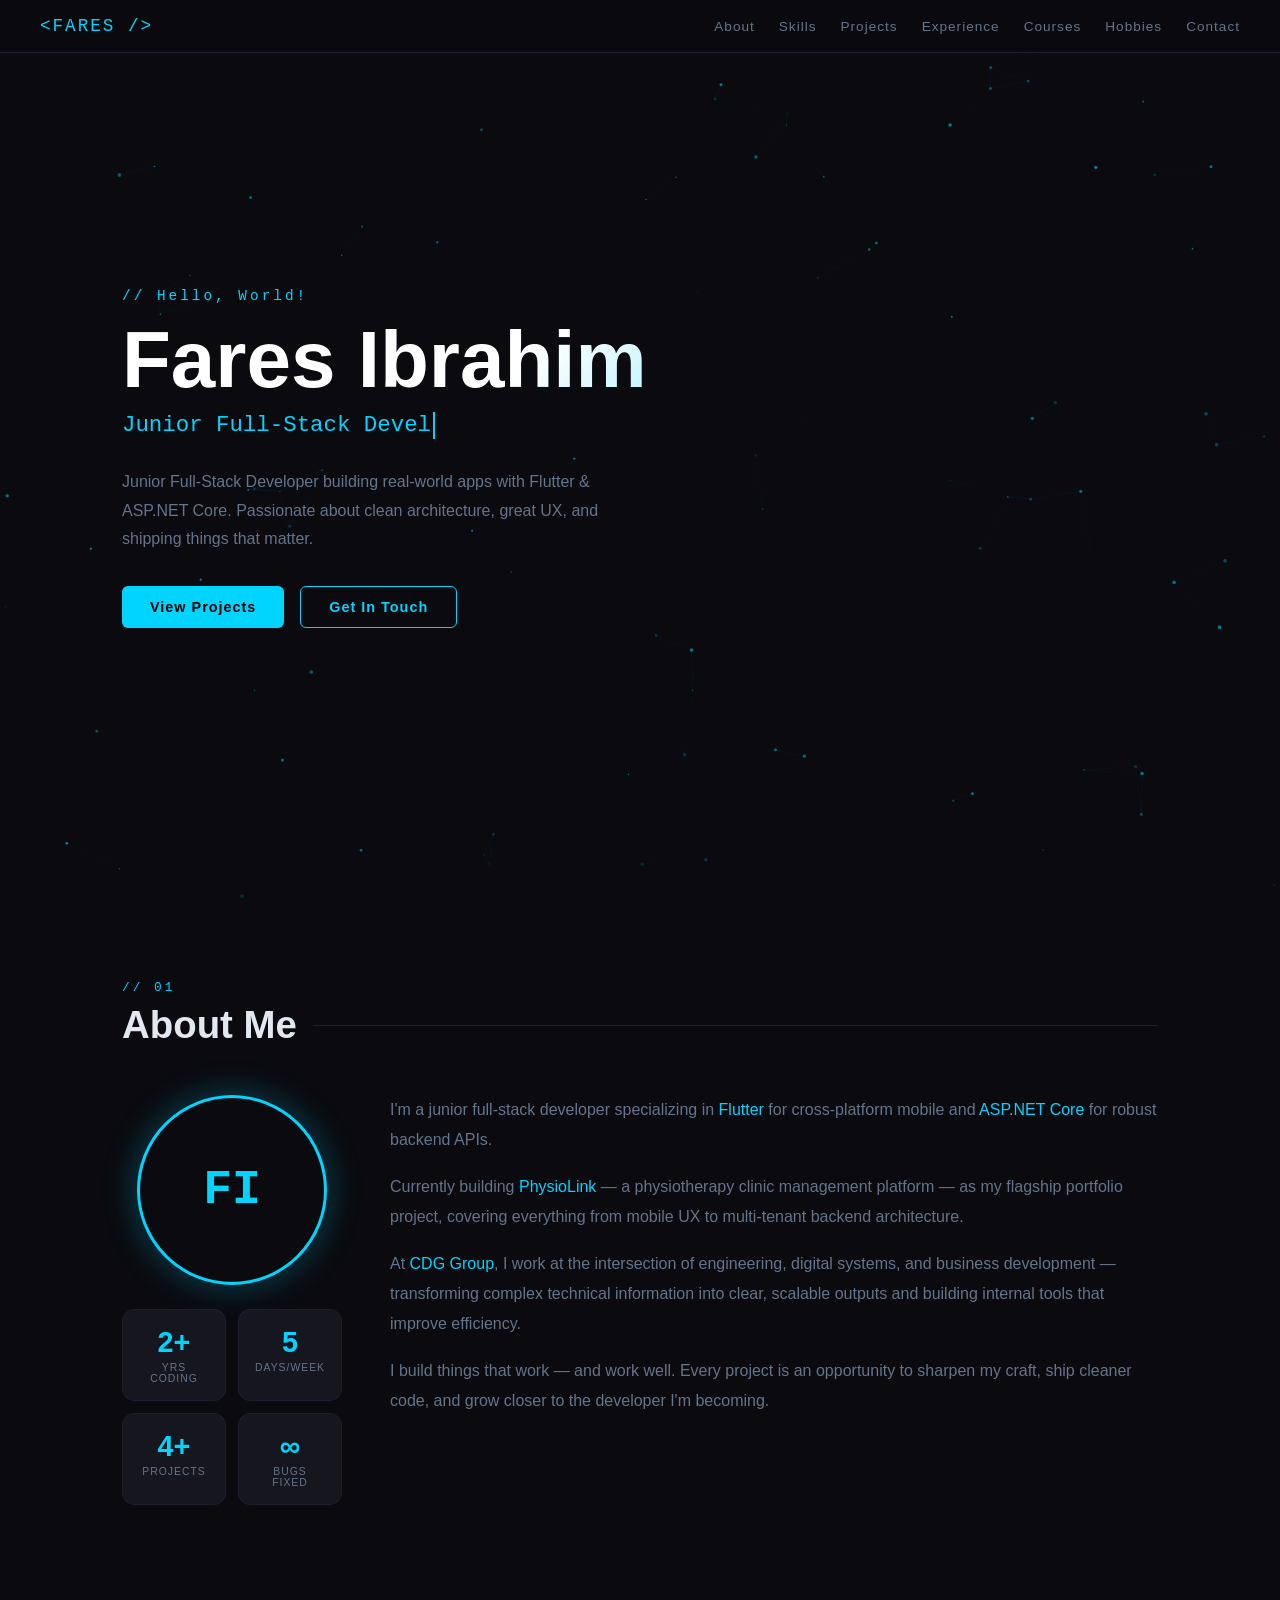
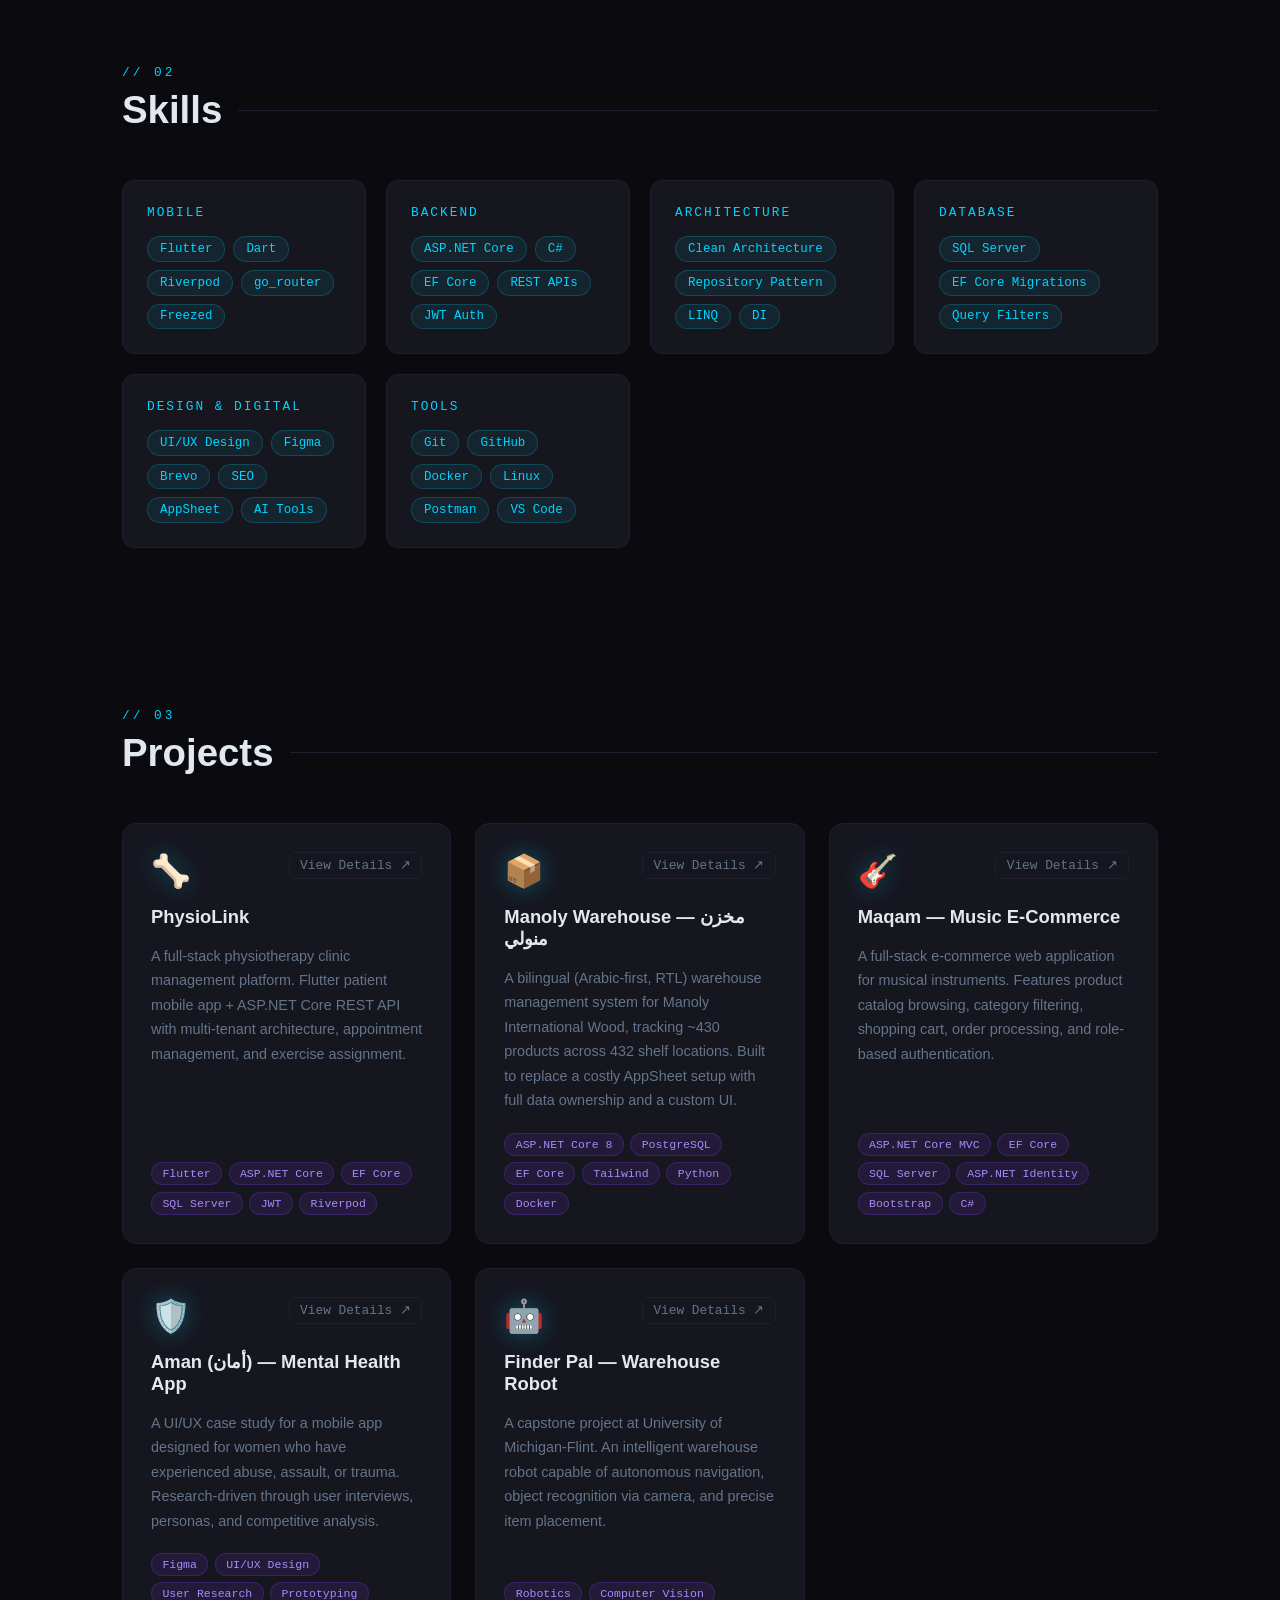
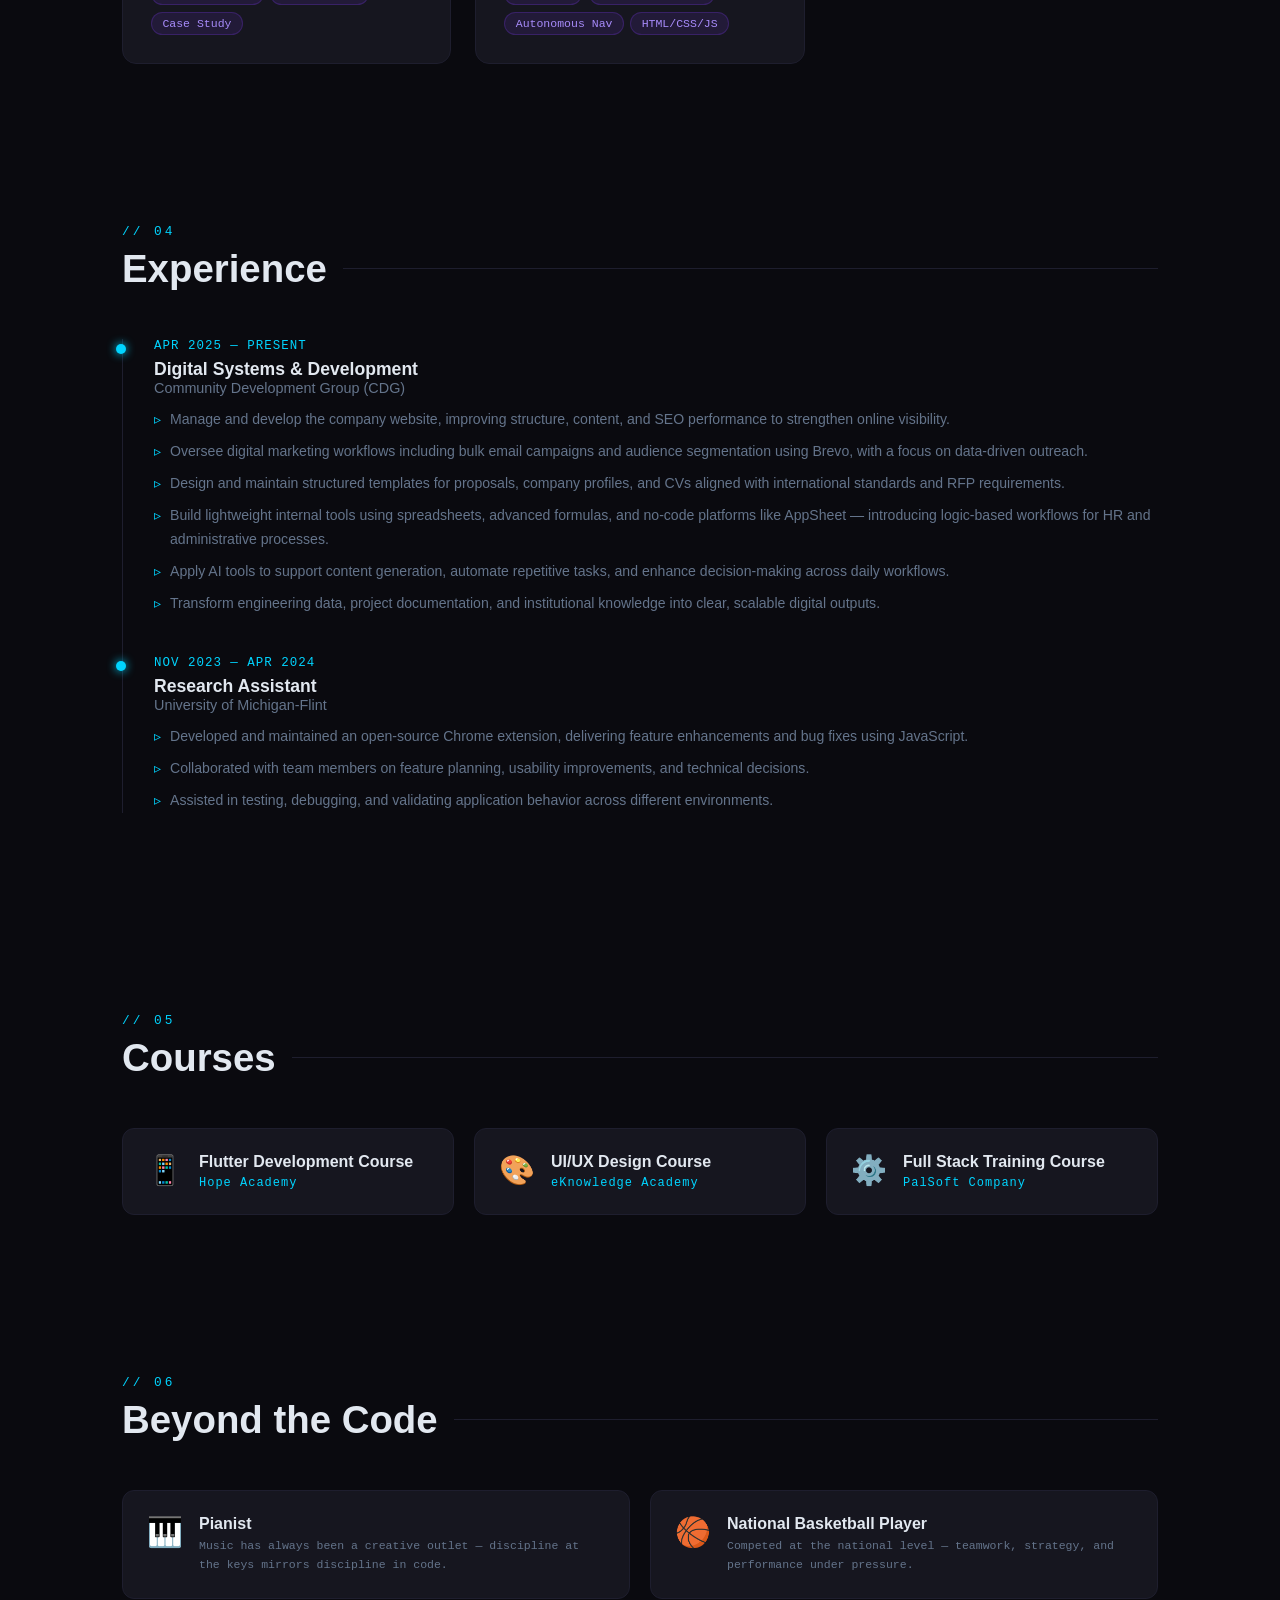
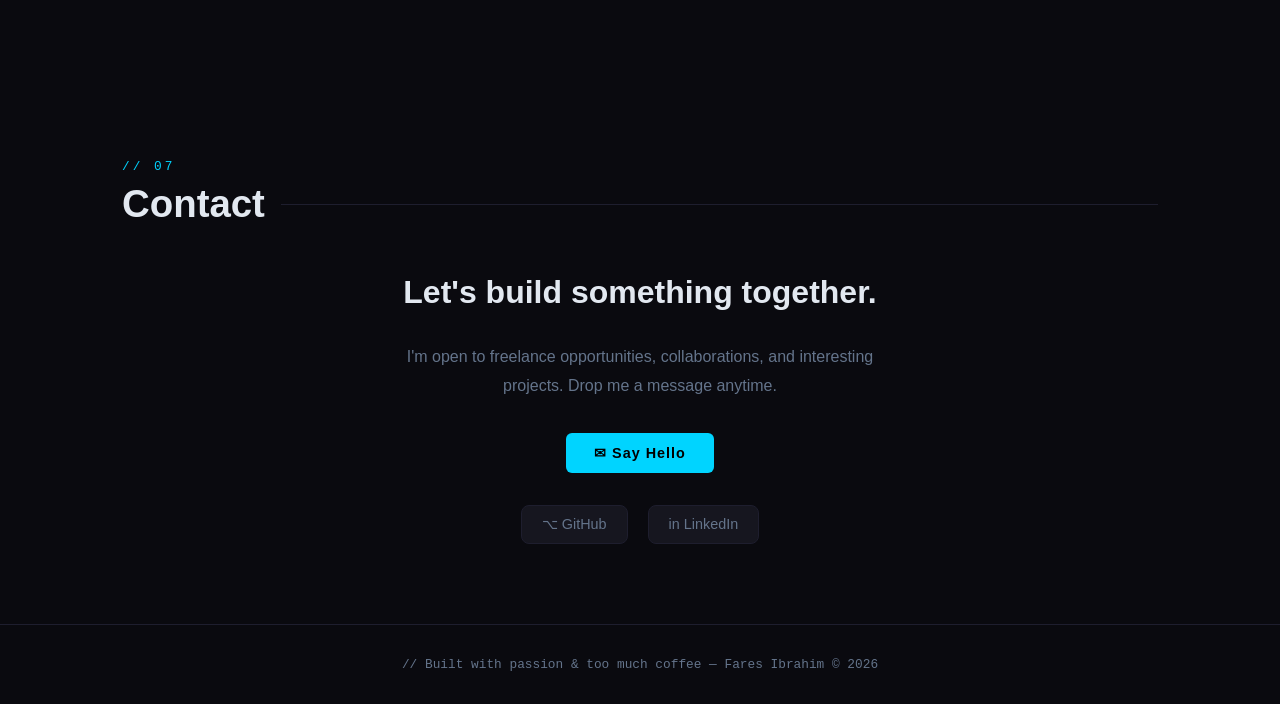
==== commit e595567e: "Update exercise detail page" ====
--- a/index.html
+++ b/index.html
@@ -82,6 +82,7 @@
     background:var(--card); border:1px solid var(--border); border-radius:14px; padding:1.75rem;
     transition:.35s cubic-bezier(.34,1.26,.64,1); display:flex; flex-direction:column; gap:1rem;
     position:relative; cursor:pointer; overflow:hidden;
+    text-decoration:none; color:inherit;
   }
   .project-card::before {
     content:''; position:absolute; inset:0; border-radius:14px; opacity:0; transition:.3s;
@@ -139,156 +140,6 @@
   .fade-in { opacity:0; transform:translateY(30px); transition:opacity .7s ease, transform .7s ease; }
   .fade-in.visible { opacity:1; transform:translateY(0); }
 
-  /* =================== MODAL SYSTEM =================== */
-  .modal-overlay {
-    position:fixed; inset:0; z-index:500;
-    background:rgba(5,5,12,0.88); backdrop-filter:blur(18px);
-    display:flex; align-items:center; justify-content:center;
-    padding:1.5rem; opacity:0; pointer-events:none;
-    transition:opacity .3s ease;
-  }
-  .modal-overlay.open { opacity:1; pointer-events:all; }
-
-  .modal-panel {
-    background:var(--card); border:1px solid var(--border);
-    border-radius:22px; max-width:820px; width:100%;
-    max-height:88vh; overflow-y:auto;
-    position:relative;
-    scrollbar-width:thin; scrollbar-color:var(--border) transparent;
-    transform:translateY(60px) scale(0.93);
-    transition:transform .5s cubic-bezier(.34,1.4,.64,1);
-    box-shadow:0 60px 120px rgba(0,0,0,.7), 0 0 0 1px rgba(0,212,255,.06);
-  }
-  .modal-overlay.open .modal-panel { transform:translateY(0) scale(1); }
-
-  .modal-close-btn {
-    position:absolute; top:1rem; right:1rem; z-index:30;
-    width:38px; height:38px; border-radius:50%;
-    background:rgba(255,255,255,.06); border:1px solid rgba(255,255,255,.12);
-    color:var(--text); font-size:1.3rem; cursor:pointer;
-    display:flex; align-items:center; justify-content:center;
-    transition:.25s; line-height:1;
-  }
-  .modal-close-btn:hover { background:rgba(255,255,255,.14); border-color:rgba(255,255,255,.28); transform:rotate(90deg) scale(1.1); }
-
-  /* MODAL HERO */
-  .modal-hero {
-    padding:2.75rem 2.25rem 2rem;
-    border-radius:22px 22px 0 0;
-    position:relative; overflow:hidden;
-    min-height:170px; display:flex; align-items:flex-end;
-  }
-  .modal-hero-pattern {
-    position:absolute; inset:0; width:100%; height:100%;
-    opacity:1; pointer-events:none;
-  }
-  .modal-hero-glow {
-    position:absolute; inset:0; pointer-events:none;
-    background:radial-gradient(ellipse at 30% 50%, var(--glow-color,rgba(0,212,255,.18)) 0%, transparent 65%);
-  }
-  .modal-hero-content { position:relative; z-index:2; width:100%; }
-  .modal-project-type {
-    font-family:var(--font-mono); font-size:.7rem; letter-spacing:3px;
-    color:rgba(255,255,255,.45); margin-bottom:.6rem;
-    display:flex; align-items:center; gap:.5rem;
-  }
-  .modal-project-type::before { content:'//'; color:var(--hero-accent,var(--accent)); font-size:.8rem; }
-  .modal-hero-row { display:flex; align-items:center; gap:1rem; margin-bottom:.75rem; flex-wrap:wrap; }
-  .modal-hero-icon { font-size:2.6rem; filter:drop-shadow(0 0 18px var(--hero-glow,rgba(0,212,255,.6))); }
-  .modal-project-title { font-size:clamp(1.6rem,4vw,2.2rem); font-weight:800; color:#fff; line-height:1.1; }
-  .modal-badges { display:flex; gap:.45rem; flex-wrap:wrap; }
-  .modal-badge {
-    font-family:var(--font-mono); font-size:.64rem; letter-spacing:1px;
-    padding:.22rem .6rem; border-radius:20px; border:1px solid; white-space:nowrap;
-  }
-  .badge-active   { color:#4ade80; border-color:rgba(74,222,128,.35); background:rgba(74,222,128,.08); }
-  .badge-done     { color:#00d4ff; border-color:rgba(0,212,255,.35); background:rgba(0,212,255,.08); }
-  .badge-role     { color:#a78bfa; border-color:rgba(167,139,250,.35); background:rgba(167,139,250,.08); }
-  .badge-year     { color:#94a3b8; border-color:rgba(148,163,184,.25); background:rgba(148,163,184,.06); }
-  .badge-design   { color:#fb7185; border-color:rgba(251,113,133,.35); background:rgba(251,113,133,.08); }
-
-  /* MODAL BODY */
-  .modal-body { padding:2rem 2.25rem 2.25rem; display:flex; flex-direction:column; gap:1.75rem; }
-
-  .modal-meta {
-    display:grid; grid-template-columns:repeat(auto-fit,minmax(110px,1fr));
-    gap:.75rem; padding:1.25rem 1.5rem;
-    background:var(--surface); border-radius:12px; border:1px solid var(--border);
-  }
-  .modal-meta-item { display:flex; flex-direction:column; gap:.3rem; }
-  .modal-meta-label { font-family:var(--font-mono); font-size:.62rem; letter-spacing:2px; color:var(--muted); text-transform:uppercase; }
-  .modal-meta-value { font-size:.88rem; font-weight:600; color:var(--text); }
-  .meta-green { color:#4ade80; }
-  .meta-cyan  { color:var(--accent); }
-  .meta-rose  { color:#fb7185; }
-  .meta-violet{ color:#a78bfa; }
-
-  .modal-divider { height:1px; background:var(--border); border:none; }
-
-  .modal-section-label {
-    font-family:var(--font-mono); font-size:.68rem; letter-spacing:3px;
-    color:var(--section-accent,var(--accent)); margin-bottom:.9rem;
-    display:flex; align-items:center; gap:.6rem;
-  }
-  .modal-section-label::before { content:''; display:inline-block; width:18px; height:1px; background:var(--section-accent,var(--accent)); }
-
-  .modal-overview { color:var(--muted); line-height:1.95; font-size:.93rem; }
-  .modal-overview strong { color:var(--text); font-weight:600; }
-
-  .modal-features-grid { display:grid; grid-template-columns:repeat(auto-fit,minmax(230px,1fr)); gap:.7rem; }
-  .modal-feature {
-    display:flex; align-items:flex-start; gap:.75rem;
-    background:var(--surface); border:1px solid var(--border);
-    border-radius:10px; padding:.9rem 1rem; transition:.25s;
-  }
-  .modal-feature:hover { border-color:rgba(0,212,255,.25); background:rgba(0,212,255,.03); }
-  .modal-feature-icon { font-size:1.25rem; flex-shrink:0; line-height:1; margin-top:.05rem; }
-  .modal-feature-name { font-size:.86rem; font-weight:700; color:var(--text); margin-bottom:.2rem; }
-  .modal-feature-desc { font-size:.76rem; color:var(--muted); line-height:1.55; }
-
-  .modal-highlight {
-    background:linear-gradient(135deg, rgba(0,212,255,.04) 0%, rgba(124,58,237,.06) 100%);
-    border:1px solid rgba(0,212,255,.14); border-radius:12px; padding:1.25rem 1.5rem;
-  }
-  .modal-highlight-title { font-family:var(--font-mono); color:var(--accent); font-size:.68rem; letter-spacing:2.5px; margin-bottom:.8rem; }
-  .modal-highlight-list { list-style:none; display:flex; flex-direction:column; gap:.45rem; }
-  .modal-highlight-list li { color:var(--muted); font-size:.86rem; padding-left:1.2rem; position:relative; line-height:1.65; }
-  .modal-highlight-list li::before { content:'▹'; position:absolute; left:0; color:var(--accent); font-size:.8rem; }
-
-  .modal-process-steps { display:flex; flex-direction:column; gap:.5rem; }
-  .modal-step {
-    display:flex; align-items:flex-start; gap:.9rem;
-    background:var(--surface); border:1px solid var(--border);
-    border-radius:10px; padding:.85rem 1rem; transition:.25s;
-  }
-  .modal-step:hover { border-color:rgba(251,113,133,.25); }
-  .modal-step-num {
-    font-family:var(--font-mono); font-size:.7rem; font-weight:700;
-    color:var(--step-color,#fb7185);
-    background:var(--step-bg,rgba(251,113,133,.1));
-    border:1px solid var(--step-border,rgba(251,113,133,.25));
-    border-radius:6px; padding:.2rem .45rem; flex-shrink:0; margin-top:.1rem;
-  }
-  .modal-step-title { font-size:.86rem; font-weight:700; color:var(--text); margin-bottom:.15rem; }
-  .modal-step-desc { font-size:.76rem; color:var(--muted); line-height:1.5; }
-
-  .modal-stack-wrap { display:flex; flex-wrap:wrap; gap:.5rem; }
-  .modal-stack-tag {
-    background:rgba(124,58,237,.1); color:#a78bfa;
-    border:1px solid rgba(124,58,237,.28); border-radius:20px;
-    padding:.32rem .85rem; font-size:.76rem; font-family:var(--font-mono); transition:.2s;
-  }
-  .modal-stack-tag:hover { background:rgba(124,58,237,.2); border-color:rgba(124,58,237,.5); }
-
-  .modal-links { display:flex; gap:.85rem; flex-wrap:wrap; padding-top:.25rem; border-top:1px solid var(--border); }
-  .btn-ghost {
-    background:transparent; color:var(--muted); border:1px solid var(--border);
-    padding:.6rem 1.35rem; border-radius:6px; font-size:.84rem; font-weight:600;
-    cursor:pointer; text-decoration:none; transition:.3s;
-    display:inline-flex; align-items:center; gap:.4rem;
-  }
-  .btn-ghost:hover { color:var(--accent); border-color:var(--accent); }
-
   /* Per-project hero backgrounds */
   .hero-physio  { background:linear-gradient(145deg, #010d1a 0%, #012033 55%, #010d1a 100%); }
   .hero-maqam   { background:linear-gradient(145deg, #0d0020 0%, #1c0044 55%, #0d0020 100%); }
@@ -300,11 +151,6 @@
     .about-left { flex-direction:column; align-items:center; }
     nav { padding:1rem 1.25rem; }
     .nav-links { gap:.75rem; }
-    .modal-body { padding:1.25rem 1.25rem 1.5rem; }
-    .modal-hero { padding:2rem 1.25rem 1.5rem; }
-    .modal-meta { grid-template-columns:1fr 1fr; }
-    .modal-panel { border-radius:16px; }
-    .modal-hero { border-radius:16px 16px 0 0; }
   }
 </style>
 </head>
@@ -425,10 +271,10 @@
     <div class="projects-grid">
 
       <!-- PhysioLink -->
-      <div class="project-card" onclick="openModal('physiolink')">
+      <a href="projects/physiolink.html" class="project-card">
         <div class="project-header">
           <span class="project-icon">🦴</span>
-          <a href="https://github.com/faresibrahim" target="_blank" class="project-link" onclick="event.stopPropagation()">GitHub ↗</a>
+          <span class="project-link">View Details ↗</span>
         </div>
         <div class="project-name">PhysioLink</div>
         <div class="project-desc">A full-stack physiotherapy clinic management platform. Flutter patient mobile app + ASP.NET Core REST API with multi-tenant architecture, appointment management, and exercise assignment.</div>
@@ -438,13 +284,32 @@
           <span class="stack-tag">JWT</span><span class="stack-tag">Riverpod</span>
         </div>
         <span class="project-card-cta">EXPLORE ↗</span>
-      </div>
+      </a>
+
+      <!-- Manoly Warehouse -->
+      <a href="projects/manoly.html" class="project-card">
+        <div class="project-header">
+          <span class="project-icon">📦</span>
+          <span class="project-link">View Details ↗</span>
+        </div>
+        <div class="project-name">Manoly Warehouse — مخزن منولي</div>
+        <div class="project-desc">A bilingual (Arabic-first, RTL) warehouse management system for Manoly International Wood, tracking ~430 products across 432 shelf locations. Built to replace a costly AppSheet setup with full data ownership and a custom UI.</div>
+        <div class="project-stack">
+          <span class="stack-tag">ASP.NET Core 8</span>
+          <span class="stack-tag">PostgreSQL</span>
+          <span class="stack-tag">EF Core</span>
+          <span class="stack-tag">Tailwind</span>
+          <span class="stack-tag">Python</span>
+          <span class="stack-tag">Docker</span>
+        </div>
+        <span class="project-card-cta">EXPLORE ↗</span>
+      </a>
 
       <!-- Maqam -->
-      <div class="project-card" onclick="openModal('maqam')">
+      <a href="projects/maqam.html" class="project-card">
         <div class="project-header">
           <span class="project-icon">🎸</span>
-          <a href="https://github.com/faresibrahim/maqam-ecommerce-website" target="_blank" class="project-link" onclick="event.stopPropagation()">GitHub ↗</a>
+          <span class="project-link">View Details ↗</span>
         </div>
         <div class="project-name">Maqam — Music E-Commerce</div>
         <div class="project-desc">A full-stack e-commerce web application for musical instruments. Features product catalog browsing, category filtering, shopping cart, order processing, and role-based authentication.</div>
@@ -455,13 +320,13 @@
           <span class="stack-tag">Bootstrap</span><span class="stack-tag">C#</span>
         </div>
         <span class="project-card-cta">EXPLORE ↗</span>
-      </div>
+      </a>
 
       <!-- Aman -->
-      <div class="project-card" onclick="openModal('aman')">
+      <a href="projects/aman.html" class="project-card">
         <div class="project-header">
           <span class="project-icon">🛡️</span>
-          <a href="https://www.behance.net/gallery/236078101/Aman-Mobile-App" target="_blank" class="project-link" onclick="event.stopPropagation()">Behance ↗</a>
+          <span class="project-link">View Details ↗</span>
         </div>
         <div class="project-name">Aman (أمان) — Mental Health App</div>
         <div class="project-desc">A UI/UX case study for a mobile app designed for women who have experienced abuse, assault, or trauma. Research-driven through user interviews, personas, and competitive analysis.</div>
@@ -473,13 +338,13 @@
           <span class="stack-tag">Case Study</span>
         </div>
         <span class="project-card-cta">EXPLORE ↗</span>
-      </div>
+      </a>
 
       <!-- Finder Pal -->
-      <div class="project-card" onclick="openModal('finder')">
+      <a href="projects/finder.html" class="project-card">
         <div class="project-header">
           <span class="project-icon">🤖</span>
-          <a href="https://github.com/eritsen/FinderPal" target="_blank" class="project-link" onclick="event.stopPropagation()">GitHub ↗</a>
+          <span class="project-link">View Details ↗</span>
         </div>
         <div class="project-name">Finder Pal — Warehouse Robot</div>
         <div class="project-desc">A capstone project at University of Michigan-Flint. An intelligent warehouse robot capable of autonomous navigation, object recognition via camera, and precise item placement.</div>
@@ -490,7 +355,7 @@
           <span class="stack-tag">HTML/CSS/JS</span>
         </div>
         <span class="project-card-cta">EXPLORE ↗</span>
-      </div>
+      </a>
 
     </div>
   </div>
@@ -609,647 +474,6 @@
 <footer>
   <span>// Built with passion &amp; too much coffee — Fares Ibrahim © 2026</span>
 </footer>
-
-
-<!-- =================== MODALS =================== -->
-
-<!-- PHYSIOLINK MODAL -->
-<div class="modal-overlay" id="modal-physiolink" onclick="handleOverlayClick(event,'physiolink')">
-  <div class="modal-panel" role="dialog" aria-label="PhysioLink project details">
-    <button class="modal-close-btn" onclick="closeModal('physiolink')" aria-label="Close">×</button>
-
-    <div class="modal-hero hero-physio" style="--glow-color:rgba(0,212,255,.2);--hero-accent:#00d4ff;--hero-glow:rgba(0,212,255,.7)">
-      <svg class="modal-hero-pattern" viewBox="0 0 820 200" xmlns="http://www.w3.org/2000/svg" preserveAspectRatio="xMidYMid slice">
-        <defs>
-          <radialGradient id="gp1" cx="30%" cy="50%"><stop offset="0%" stop-color="#00d4ff" stop-opacity=".18"/><stop offset="100%" stop-color="#00d4ff" stop-opacity="0"/></radialGradient>
-        </defs>
-        <rect width="820" height="200" fill="url(#gp1)"/>
-        <!-- dot grid -->
-        <g fill="#00d4ff" opacity=".25">
-          <circle cx="40" cy="30" r="1.5"/><circle cx="120" cy="30" r="1.5"/><circle cx="200" cy="30" r="1.5"/><circle cx="280" cy="30" r="1.5"/><circle cx="360" cy="30" r="1.5"/><circle cx="440" cy="30" r="1.5"/><circle cx="520" cy="30" r="1.5"/><circle cx="600" cy="30" r="1.5"/><circle cx="680" cy="30" r="1.5"/><circle cx="760" cy="30" r="1.5"/>
-          <circle cx="40" cy="90" r="1.5"/><circle cx="120" cy="90" r="1.5"/><circle cx="200" cy="90" r="1.5"/><circle cx="280" cy="90" r="1.5"/><circle cx="360" cy="90" r="1.5"/><circle cx="440" cy="90" r="1.5"/><circle cx="520" cy="90" r="1.5"/><circle cx="600" cy="90" r="1.5"/><circle cx="680" cy="90" r="1.5"/><circle cx="760" cy="90" r="1.5"/>
-          <circle cx="40" cy="150" r="1.5"/><circle cx="120" cy="150" r="1.5"/><circle cx="200" cy="150" r="1.5"/><circle cx="280" cy="150" r="1.5"/><circle cx="360" cy="150" r="1.5"/><circle cx="440" cy="150" r="1.5"/><circle cx="520" cy="150" r="1.5"/><circle cx="600" cy="150" r="1.5"/><circle cx="680" cy="150" r="1.5"/><circle cx="760" cy="150" r="1.5"/>
-        </g>
-        <!-- network lines -->
-        <g stroke="#00d4ff" stroke-width=".6" opacity=".18">
-          <line x1="40" y1="30" x2="200" y2="90"/><line x1="200" y1="90" x2="360" y2="30"/><line x1="360" y1="30" x2="520" y2="90"/>
-          <line x1="520" y1="90" x2="680" y2="30"/><line x1="120" y1="30" x2="280" y2="90"/><line x1="280" y1="90" x2="440" y2="150"/>
-          <line x1="440" y1="150" x2="600" y2="90"/><line x1="600" y1="90" x2="760" y2="150"/>
-        </g>
-        <!-- node highlights -->
-        <circle cx="200" cy="90" r="4" fill="none" stroke="#00d4ff" stroke-width="1" opacity=".5"/>
-        <circle cx="520" cy="90" r="4" fill="none" stroke="#00d4ff" stroke-width="1" opacity=".5"/>
-        <circle cx="360" cy="30" r="4" fill="none" stroke="#00d4ff" stroke-width="1" opacity=".5"/>
-      </svg>
-      <div class="modal-hero-glow"></div>
-      <div class="modal-hero-content">
-        <div class="modal-project-type">Full-Stack Development · Mobile + Web API</div>
-        <div class="modal-hero-row">
-          <span class="modal-hero-icon">🦴</span>
-          <h2 class="modal-project-title">PhysioLink</h2>
-        </div>
-        <div class="modal-badges">
-          <span class="modal-badge badge-active">● In Development</span>
-          <span class="modal-badge badge-role">Solo Developer</span>
-          <span class="modal-badge badge-year">2025 – 2026</span>
-        </div>
-      </div>
-    </div>
-
-    <div class="modal-body">
-
-      <div class="modal-meta">
-        <div class="modal-meta-item"><span class="modal-meta-label">Type</span><span class="modal-meta-value">Full-Stack App</span></div>
-        <div class="modal-meta-item"><span class="modal-meta-label">Platform</span><span class="modal-meta-value">Mobile + API</span></div>
-        <div class="modal-meta-item"><span class="modal-meta-label">Status</span><span class="modal-meta-value meta-green">In Development</span></div>
-        <div class="modal-meta-item"><span class="modal-meta-label">Timeline</span><span class="modal-meta-value">2025 – 2026</span></div>
-      </div>
-
-      <div>
-        <div class="modal-section-label">Overview</div>
-        <p class="modal-overview">
-          PhysioLink is a <strong>full-stack physiotherapy clinic management platform</strong> built around two core products: a <strong>Flutter patient mobile app</strong> and an <strong>ASP.NET Core REST API</strong> backend. The system is architected for multi-tenancy, allowing multiple independent clinics to operate on a single deployment with complete data isolation between tenants. From appointment booking to exercise program delivery, every touchpoint is designed with the patient experience in mind.
-        </p>
-      </div>
-
-      <div>
-        <div class="modal-section-label">Key Features</div>
-        <div class="modal-features-grid">
-          <div class="modal-feature">
-            <span class="modal-feature-icon">📅</span>
-            <div>
-              <div class="modal-feature-name">Appointment Management</div>
-              <div class="modal-feature-desc">Patients book, reschedule, and view upcoming sessions directly from the mobile app</div>
-            </div>
-          </div>
-          <div class="modal-feature">
-            <span class="modal-feature-icon">💪</span>
-            <div>
-              <div class="modal-feature-name">Exercise Assignment</div>
-              <div class="modal-feature-desc">Physiotherapists build and assign custom exercise programs with instructions and repetition tracking</div>
-            </div>
-          </div>
-          <div class="modal-feature">
-            <span class="modal-feature-icon">🏗️</span>
-            <div>
-              <div class="modal-feature-name">Multi-Tenant Architecture</div>
-              <div class="modal-feature-desc">Clinic-level data isolation — each organization operates in a fully scoped environment</div>
-            </div>
-          </div>
-          <div class="modal-feature">
-            <span class="modal-feature-icon">🔒</span>
-            <div>
-              <div class="modal-feature-name">JWT Authentication</div>
-              <div class="modal-feature-desc">Secure token-based auth with role separation between patients, therapists, and admins</div>
-            </div>
-          </div>
-          <div class="modal-feature">
-            <span class="modal-feature-icon">📱</span>
-            <div>
-              <div class="modal-feature-name">Flutter Mobile App</div>
-              <div class="modal-feature-desc">Cross-platform patient app built with Riverpod state management and go_router navigation</div>
-            </div>
-          </div>
-          <div class="modal-feature">
-            <span class="modal-feature-icon">🖥️</span>
-            <div>
-              <div class="modal-feature-name">Admin Panel — Phase 2</div>
-              <div class="modal-feature-desc">Full clinic management dashboard covering staff, schedules, and patient records</div>
-            </div>
-          </div>
-        </div>
-      </div>
-
-      <div class="modal-highlight">
-        <div class="modal-highlight-title">ARCHITECTURE HIGHLIGHTS</div>
-        <ul class="modal-highlight-list">
-          <li>Clean Architecture — Domain, Application, Infrastructure, and API layers fully separated</li>
-          <li>Repository Pattern with EF Core for abstracted, testable data access</li>
-          <li>Global Query Filters on tenant ID for seamless multi-tenant data scoping</li>
-          <li>Dependency Injection throughout — every service is composable and replaceable</li>
-          <li>LINQ-powered queries with proper pagination and filtering support</li>
-          <li>EF Core Migrations for versioned, reproducible schema management</li>
-        </ul>
-      </div>
-
-      <div>
-        <div class="modal-section-label">Tech Stack</div>
-        <div class="modal-stack-wrap">
-          <span class="modal-stack-tag">Flutter</span><span class="modal-stack-tag">Dart</span>
-          <span class="modal-stack-tag">Riverpod</span><span class="modal-stack-tag">go_router</span>
-          <span class="modal-stack-tag">Freezed</span><span class="modal-stack-tag">ASP.NET Core</span>
-          <span class="modal-stack-tag">C#</span><span class="modal-stack-tag">EF Core</span>
-          <span class="modal-stack-tag">SQL Server</span><span class="modal-stack-tag">JWT Auth</span>
-          <span class="modal-stack-tag">REST API</span><span class="modal-stack-tag">Clean Architecture</span>
-        </div>
-      </div>
-
-      <div class="modal-links">
-        <a href="https://github.com/faresibrahim" target="_blank" class="btn btn-primary">View on GitHub ↗</a>
-        <a href="#contact" class="btn-ghost" onclick="closeModal('physiolink')">✉ Ask Me About This</a>
-      </div>
-
-    </div>
-  </div>
-</div>
-
-
-<!-- MAQAM MODAL -->
-<div class="modal-overlay" id="modal-maqam" onclick="handleOverlayClick(event,'maqam')">
-  <div class="modal-panel" role="dialog" aria-label="Maqam project details">
-    <button class="modal-close-btn" onclick="closeModal('maqam')" aria-label="Close">×</button>
-
-    <div class="modal-hero hero-maqam" style="--glow-color:rgba(124,58,237,.22);--hero-accent:#a78bfa;--hero-glow:rgba(167,139,250,.6)">
-      <svg class="modal-hero-pattern" viewBox="0 0 820 200" xmlns="http://www.w3.org/2000/svg" preserveAspectRatio="xMidYMid slice">
-        <defs>
-          <radialGradient id="gp2" cx="70%" cy="50%"><stop offset="0%" stop-color="#7c3aed" stop-opacity=".22"/><stop offset="100%" stop-color="#7c3aed" stop-opacity="0"/></radialGradient>
-        </defs>
-        <rect width="820" height="200" fill="url(#gp2)"/>
-        <!-- musical wave lines -->
-        <g stroke="#a78bfa" stroke-width=".8" fill="none" opacity=".2">
-          <path d="M0,60 Q100,20 200,60 Q300,100 400,60 Q500,20 600,60 Q700,100 820,60"/>
-          <path d="M0,90 Q100,50 200,90 Q300,130 400,90 Q500,50 600,90 Q700,130 820,90"/>
-          <path d="M0,120 Q100,80 200,120 Q300,160 400,120 Q500,80 600,120 Q700,160 820,120"/>
-        </g>
-        <!-- note symbols -->
-        <g fill="#a78bfa" opacity=".3" font-size="20" font-family="serif">
-          <text x="80" y="55">♪</text>
-          <text x="240" y="85">♫</text>
-          <text x="420" y="50">♩</text>
-          <text x="580" y="80">♬</text>
-          <text x="720" y="55">♪</text>
-          <text x="160" y="145">♫</text>
-          <text x="500" y="150">♩</text>
-        </g>
-        <!-- vertical accent lines -->
-        <g stroke="#a78bfa" stroke-width=".5" opacity=".12">
-          <line x1="200" y1="0" x2="200" y2="200"/>
-          <line x1="400" y1="0" x2="400" y2="200"/>
-          <line x1="600" y1="0" x2="600" y2="200"/>
-        </g>
-      </svg>
-      <div class="modal-hero-glow"></div>
-      <div class="modal-hero-content">
-        <div class="modal-project-type" style="--hero-accent:#a78bfa">Full-Stack Web · E-Commerce</div>
-        <div class="modal-hero-row">
-          <span class="modal-hero-icon">🎸</span>
-          <h2 class="modal-project-title">Maqam</h2>
-        </div>
-        <div class="modal-badges">
-          <span class="modal-badge badge-done">✓ Completed</span>
-          <span class="modal-badge badge-role">Solo Developer</span>
-          <span class="modal-badge badge-year">2025</span>
-        </div>
-      </div>
-    </div>
-
-    <div class="modal-body" style="--section-accent:#a78bfa">
-
-      <div class="modal-meta">
-        <div class="modal-meta-item"><span class="modal-meta-label">Type</span><span class="modal-meta-value">Web E-Commerce</span></div>
-        <div class="modal-meta-item"><span class="modal-meta-label">Platform</span><span class="modal-meta-value">Web (MVC)</span></div>
-        <div class="modal-meta-item"><span class="modal-meta-label">Status</span><span class="modal-meta-value meta-cyan">Completed</span></div>
-        <div class="modal-meta-item"><span class="modal-meta-label">Timeline</span><span class="modal-meta-value">2025</span></div>
-      </div>
-
-      <div>
-        <div class="modal-section-label">Overview</div>
-        <p class="modal-overview">
-          Maqam (مقام — the Arabic word for musical mode) is a <strong>full-stack e-commerce platform for musical instruments</strong>. Built on ASP.NET Core MVC with a SQL Server backend, it delivers a complete end-to-end shopping experience: from discovering instruments by category, to managing a cart, placing an order, and fulfilling it through an admin panel. The project covers the <strong>full MVC lifecycle</strong> with clean separation of concerns, EF Core data access, and ASP.NET Identity for authentication.
-        </p>
-      </div>
-
-      <div>
-        <div class="modal-section-label">Key Features</div>
-        <div class="modal-features-grid">
-          <div class="modal-feature">
-            <span class="modal-feature-icon">🛒</span>
-            <div>
-              <div class="modal-feature-name">Shopping Cart</div>
-              <div class="modal-feature-desc">Real-time cart management — add, update quantities, and remove items with instant subtotal calculation</div>
-            </div>
-          </div>
-          <div class="modal-feature">
-            <span class="modal-feature-icon">🏷️</span>
-            <div>
-              <div class="modal-feature-name">Category Filtering</div>
-              <div class="modal-feature-desc">Browse the full instrument catalog or filter by type — guitars, keyboards, percussion, and more</div>
-            </div>
-          </div>
-          <div class="modal-feature">
-            <span class="modal-feature-icon">👤</span>
-            <div>
-              <div class="modal-feature-name">User Authentication</div>
-              <div class="modal-feature-desc">ASP.NET Identity with registration, login, and persistent sessions for returning customers</div>
-            </div>
-          </div>
-          <div class="modal-feature">
-            <span class="modal-feature-icon">🔑</span>
-            <div>
-              <div class="modal-feature-name">Role-Based Access</div>
-              <div class="modal-feature-desc">Separate Admin and Customer roles — admins access the management dashboard, customers the storefront</div>
-            </div>
-          </div>
-          <div class="modal-feature">
-            <span class="modal-feature-icon">📦</span>
-            <div>
-              <div class="modal-feature-name">Order Processing</div>
-              <div class="modal-feature-desc">Full order lifecycle from cart checkout to order confirmation and status tracking</div>
-            </div>
-          </div>
-          <div class="modal-feature">
-            <span class="modal-feature-icon">🔧</span>
-            <div>
-              <div class="modal-feature-name">Admin Dashboard</div>
-              <div class="modal-feature-desc">Manage products, categories, inventory, and orders from a dedicated admin interface</div>
-            </div>
-          </div>
-        </div>
-      </div>
-
-      <div class="modal-highlight" style="border-color:rgba(124,58,237,.2);background:linear-gradient(135deg,rgba(124,58,237,.05),rgba(167,139,250,.04))">
-        <div class="modal-highlight-title" style="color:#a78bfa">TECHNICAL HIGHLIGHTS</div>
-        <ul class="modal-highlight-list">
-          <li style="--accent:#a78bfa">MVC Pattern — Controllers, Views, and Models fully decoupled</li>
-          <li>EF Core with SQL Server and schema migrations for version-controlled data</li>
-          <li>ASP.NET Identity for secure, production-grade authentication and authorization</li>
-          <li>Repository pattern for clean data access abstraction across the application</li>
-          <li>Bootstrap-based responsive layout — works across desktop and mobile browsers</li>
-          <li>CRUD operations for products and categories with input validation</li>
-        </ul>
-      </div>
-
-      <div>
-        <div class="modal-section-label">Tech Stack</div>
-        <div class="modal-stack-wrap">
-          <span class="modal-stack-tag">ASP.NET Core MVC</span><span class="modal-stack-tag">C#</span>
-          <span class="modal-stack-tag">EF Core</span><span class="modal-stack-tag">SQL Server</span>
-          <span class="modal-stack-tag">ASP.NET Identity</span><span class="modal-stack-tag">Bootstrap</span>
-          <span class="modal-stack-tag">Razor Views</span><span class="modal-stack-tag">LINQ</span>
-          <span class="modal-stack-tag">Repository Pattern</span>
-        </div>
-      </div>
-
-      <div class="modal-links">
-        <a href="https://github.com/faresibrahim/maqam-ecommerce-website" target="_blank" class="btn btn-primary" style="background:#7c3aed;border-color:#7c3aed">View on GitHub ↗</a>
-        <a href="#contact" class="btn-ghost" onclick="closeModal('maqam')">✉ Ask Me About This</a>
-      </div>
-
-    </div>
-  </div>
-</div>
-
-
-<!-- AMAN MODAL -->
-<div class="modal-overlay" id="modal-aman" onclick="handleOverlayClick(event,'aman')">
-  <div class="modal-panel" role="dialog" aria-label="Aman project details">
-    <button class="modal-close-btn" onclick="closeModal('aman')" aria-label="Close">×</button>
-
-    <div class="modal-hero hero-aman" style="--glow-color:rgba(244,63,94,.18);--hero-accent:#fb7185;--hero-glow:rgba(251,113,133,.55)">
-      <svg class="modal-hero-pattern" viewBox="0 0 820 200" xmlns="http://www.w3.org/2000/svg" preserveAspectRatio="xMidYMid slice">
-        <defs>
-          <radialGradient id="gp3" cx="25%" cy="50%"><stop offset="0%" stop-color="#f43f5e" stop-opacity=".2"/><stop offset="100%" stop-color="#f43f5e" stop-opacity="0"/></radialGradient>
-        </defs>
-        <rect width="820" height="200" fill="url(#gp3)"/>
-        <!-- concentric circles -->
-        <g stroke="#fb7185" fill="none" opacity=".12">
-          <circle cx="160" cy="100" r="40" stroke-width="1"/>
-          <circle cx="160" cy="100" r="70" stroke-width=".8"/>
-          <circle cx="160" cy="100" r="105" stroke-width=".6"/>
-          <circle cx="160" cy="100" r="145" stroke-width=".4"/>
-        </g>
-        <!-- flowing wave at bottom -->
-        <g stroke="#fb7185" stroke-width=".7" fill="none" opacity=".18">
-          <path d="M300,40 Q400,10 500,40 Q600,70 700,40 Q770,20 820,40"/>
-          <path d="M300,70 Q400,40 500,70 Q600,100 700,70 Q770,50 820,70"/>
-          <path d="M300,130 Q400,100 500,130 Q600,160 700,130 Q770,110 820,130"/>
-          <path d="M300,160 Q400,130 500,160 Q600,190 700,160 Q770,140 820,160"/>
-        </g>
-        <!-- dots accent -->
-        <g fill="#fb7185" opacity=".25">
-          <circle cx="500" cy="40" r="2"/><circle cx="560" cy="65" r="1.5"/><circle cx="620" cy="40" r="2"/>
-          <circle cx="680" cy="55" r="1.5"/><circle cx="740" cy="35" r="2"/><circle cx="780" cy="60" r="1.5"/>
-          <circle cx="460" cy="130" r="1.5"/><circle cx="540" cy="155" r="2"/><circle cx="630" cy="130" r="1.5"/>
-        </g>
-      </svg>
-      <div class="modal-hero-glow"></div>
-      <div class="modal-hero-content">
-        <div class="modal-project-type" style="--hero-accent:#fb7185">UI/UX Design · Mobile Case Study</div>
-        <div class="modal-hero-row">
-          <span class="modal-hero-icon">🛡️</span>
-          <h2 class="modal-project-title">Aman — أمان</h2>
-        </div>
-        <div class="modal-badges">
-          <span class="modal-badge badge-done">✓ Completed</span>
-          <span class="modal-badge badge-design">Lead Designer</span>
-          <span class="modal-badge badge-year">2024</span>
-        </div>
-      </div>
-    </div>
-
-    <div class="modal-body" style="--section-accent:#fb7185">
-
-      <div class="modal-meta">
-        <div class="modal-meta-item"><span class="modal-meta-label">Type</span><span class="modal-meta-value">UI/UX Case Study</span></div>
-        <div class="modal-meta-item"><span class="modal-meta-label">Platform</span><span class="modal-meta-value">Mobile (iOS/Android)</span></div>
-        <div class="modal-meta-item"><span class="modal-meta-label">Status</span><span class="modal-meta-value meta-cyan">Completed</span></div>
-        <div class="modal-meta-item"><span class="modal-meta-label">Timeline</span><span class="modal-meta-value">2024</span></div>
-      </div>
-
-      <div>
-        <div class="modal-section-label">Overview</div>
-        <p class="modal-overview">
-          <strong>Aman (أمان — "Safety" in Arabic)</strong> is a thoughtfully designed mobile application for women who have experienced abuse, assault, or trauma. The design process was entirely <strong>research-driven</strong> — no screens were designed until user interviews were conducted, personas were built, and competitive products were analyzed. The result is a calm, safe, and empowering digital space where users can process their experiences, find community, and access professional support.
-        </p>
-      </div>
-
-      <div>
-        <div class="modal-section-label">Design Process</div>
-        <div class="modal-process-steps" style="--step-color:#fb7185;--step-bg:rgba(251,113,133,.1);--step-border:rgba(251,113,133,.25)">
-          <div class="modal-step">
-            <span class="modal-step-num">01</span>
-            <div>
-              <div class="modal-step-title">Research & Discovery</div>
-              <div class="modal-step-desc">User interviews with target demographic, desk research on trauma-informed design, surveys to validate assumptions</div>
-            </div>
-          </div>
-          <div class="modal-step">
-            <span class="modal-step-num">02</span>
-            <div>
-              <div class="modal-step-title">Personas & Empathy Maps</div>
-              <div class="modal-step-desc">3 detailed user personas capturing different user needs, emotional states, and usage contexts</div>
-            </div>
-          </div>
-          <div class="modal-step">
-            <span class="modal-step-num">03</span>
-            <div>
-              <div class="modal-step-title">Competitive Analysis</div>
-              <div class="modal-step-desc">Evaluated 5+ existing mental health apps — identified gaps in safety features, Arabic language support, and trauma-specific flows</div>
-            </div>
-          </div>
-          <div class="modal-step">
-            <span class="modal-step-num">04</span>
-            <div>
-              <div class="modal-step-title">Information Architecture</div>
-              <div class="modal-step-desc">Card sorting exercises to define navigation, user flows mapped for core journeys (journaling, booking, support circles)</div>
-            </div>
-          </div>
-          <div class="modal-step">
-            <span class="modal-step-num">05</span>
-            <div>
-              <div class="modal-step-title">Wireframes → High-Fidelity</div>
-              <div class="modal-step-desc">Low-fidelity sketches iterated to polished high-fidelity screens with a calming rose &amp; lavender visual language</div>
-            </div>
-          </div>
-          <div class="modal-step">
-            <span class="modal-step-num">06</span>
-            <div>
-              <div class="modal-step-title">Interactive Prototype</div>
-              <div class="modal-step-desc">Fully clickable Figma prototype covering all core user flows — shared on Behance as a complete case study</div>
-            </div>
-          </div>
-        </div>
-      </div>
-
-      <div>
-        <div class="modal-section-label">App Features</div>
-        <div class="modal-features-grid">
-          <div class="modal-feature">
-            <span class="modal-feature-icon">📔</span>
-            <div>
-              <div class="modal-feature-name">Private Journaling</div>
-              <div class="modal-feature-desc">Secure, encrypted mood-tracked journal entries — a space that belongs only to the user</div>
-            </div>
-          </div>
-          <div class="modal-feature">
-            <span class="modal-feature-icon">🫂</span>
-            <div>
-              <div class="modal-feature-name">Support Circles</div>
-              <div class="modal-feature-desc">Anonymous community groups organized by shared experience — peer connection without identity exposure</div>
-            </div>
-          </div>
-          <div class="modal-feature">
-            <span class="modal-feature-icon">👩‍⚕️</span>
-            <div>
-              <div class="modal-feature-name">Expert Consultations</div>
-              <div class="modal-feature-desc">Book private sessions with licensed psychologists and trauma-specialized counselors</div>
-            </div>
-          </div>
-          <div class="modal-feature">
-            <span class="modal-feature-icon">🌅</span>
-            <div>
-              <div class="modal-feature-name">Daily Positive Notes</div>
-              <div class="modal-feature-desc">Affirmations and healing exercises delivered daily — building emotional resilience over time</div>
-            </div>
-          </div>
-          <div class="modal-feature">
-            <span class="modal-feature-icon">🆘</span>
-            <div>
-              <div class="modal-feature-name">Crisis Resources</div>
-              <div class="modal-feature-desc">One-tap access to emergency contacts, crisis hotlines, and safety planning tools</div>
-            </div>
-          </div>
-          <div class="modal-feature">
-            <span class="modal-feature-icon">🔐</span>
-            <div>
-              <div class="modal-feature-name">Privacy-First Design</div>
-              <div class="modal-feature-desc">Discreet app icon, quick-exit button, and biometric lock — safety at the OS level</div>
-            </div>
-          </div>
-        </div>
-      </div>
-
-      <div>
-        <div class="modal-section-label">Tools & Methods</div>
-        <div class="modal-stack-wrap">
-          <span class="modal-stack-tag">Figma</span><span class="modal-stack-tag">UI/UX Design</span>
-          <span class="modal-stack-tag">User Interviews</span><span class="modal-stack-tag">Personas</span>
-          <span class="modal-stack-tag">Empathy Maps</span><span class="modal-stack-tag">Competitive Analysis</span>
-          <span class="modal-stack-tag">Card Sorting</span><span class="modal-stack-tag">User Flows</span>
-          <span class="modal-stack-tag">Wireframing</span><span class="modal-stack-tag">Prototyping</span>
-          <span class="modal-stack-tag">Case Study</span>
-        </div>
-      </div>
-
-      <div class="modal-links">
-        <a href="https://www.behance.net/gallery/236078101/Aman-Mobile-App" target="_blank" class="btn btn-primary" style="background:#f43f5e;border-color:#f43f5e">View on Behance ↗</a>
-        <a href="#contact" class="btn-ghost" onclick="closeModal('aman')">✉ Ask Me About This</a>
-      </div>
-
-    </div>
-  </div>
-</div>
-
-
-<!-- FINDER PAL MODAL -->
-<div class="modal-overlay" id="modal-finder" onclick="handleOverlayClick(event,'finder')">
-  <div class="modal-panel" role="dialog" aria-label="Finder Pal project details">
-    <button class="modal-close-btn" onclick="closeModal('finder')" aria-label="Close">×</button>
-
-    <div class="modal-hero hero-finder" style="--glow-color:rgba(16,185,129,.18);--hero-accent:#34d399;--hero-glow:rgba(52,211,153,.55)">
-      <svg class="modal-hero-pattern" viewBox="0 0 820 200" xmlns="http://www.w3.org/2000/svg" preserveAspectRatio="xMidYMid slice">
-        <defs>
-          <radialGradient id="gp4" cx="70%" cy="50%"><stop offset="0%" stop-color="#10b981" stop-opacity=".2"/><stop offset="100%" stop-color="#10b981" stop-opacity="0"/></radialGradient>
-        </defs>
-        <rect width="820" height="200" fill="url(#gp4)"/>
-        <!-- warehouse grid -->
-        <g stroke="#34d399" stroke-width=".5" opacity=".15">
-          <line x1="0" y1="50" x2="820" y2="50"/><line x1="0" y1="100" x2="820" y2="100"/><line x1="0" y1="150" x2="820" y2="150"/>
-          <line x1="80" y1="0" x2="80" y2="200"/><line x1="160" y1="0" x2="160" y2="200"/>
-          <line x1="240" y1="0" x2="240" y2="200"/><line x1="320" y1="0" x2="320" y2="200"/>
-          <line x1="400" y1="0" x2="400" y2="200"/><line x1="480" y1="0" x2="480" y2="200"/>
-          <line x1="560" y1="0" x2="560" y2="200"/><line x1="640" y1="0" x2="640" y2="200"/>
-          <line x1="720" y1="0" x2="720" y2="200"/><line x1="800" y1="0" x2="800" y2="200"/>
-        </g>
-        <!-- shelf/rack indicators -->
-        <g fill="#34d399" opacity=".2">
-          <rect x="90" y="55" width="60" height="35" rx="2"/>
-          <rect x="170" y="55" width="60" height="35" rx="2"/>
-          <rect x="90" y="105" width="60" height="35" rx="2"/>
-          <rect x="330" y="55" width="60" height="35" rx="2"/>
-          <rect x="410" y="105" width="60" height="35" rx="2"/>
-        </g>
-        <!-- robot path indicator -->
-        <g stroke="#34d399" stroke-width="1.5" fill="none" stroke-dasharray="6,4" opacity=".3">
-          <path d="M600,180 L600,100 L520,100 L520,60 L650,60 L650,130 L740,130"/>
-        </g>
-        <!-- robot icon -->
-        <g transform="translate(725,100)" opacity=".45">
-          <rect x="-12" y="-14" width="24" height="22" rx="3" fill="none" stroke="#34d399" stroke-width="1.5"/>
-          <circle cx="-5" cy="-6" r="3" fill="#34d399"/>
-          <circle cx="5" cy="-6" r="3" fill="#34d399"/>
-          <line x1="-12" y1="4" x2="-16" y2="4" stroke="#34d399" stroke-width="1.5"/>
-          <line x1="12" y1="4" x2="16" y2="4" stroke="#34d399" stroke-width="1.5"/>
-        </g>
-      </svg>
-      <div class="modal-hero-glow"></div>
-      <div class="modal-hero-content">
-        <div class="modal-project-type" style="--hero-accent:#34d399">Robotics · Computer Vision · Capstone</div>
-        <div class="modal-hero-row">
-          <span class="modal-hero-icon">🤖</span>
-          <h2 class="modal-project-title">Finder Pal</h2>
-        </div>
-        <div class="modal-badges">
-          <span class="modal-badge badge-done">✓ Completed</span>
-          <span class="modal-badge badge-role">Team Member & Web Designer</span>
-          <span class="modal-badge badge-year">2024</span>
-        </div>
-      </div>
-    </div>
-
-    <div class="modal-body" style="--section-accent:#34d399">
-
-      <div class="modal-meta">
-        <div class="modal-meta-item"><span class="modal-meta-label">Type</span><span class="modal-meta-value">Robotics Capstone</span></div>
-        <div class="modal-meta-item"><span class="modal-meta-label">Institution</span><span class="modal-meta-value">Univ. of Mich.-Flint</span></div>
-        <div class="modal-meta-item"><span class="modal-meta-label">Status</span><span class="modal-meta-value meta-cyan">Completed</span></div>
-        <div class="modal-meta-item"><span class="modal-meta-label">Timeline</span><span class="modal-meta-value">2024</span></div>
-      </div>
-
-      <div>
-        <div class="modal-section-label">Overview</div>
-        <p class="modal-overview">
-          Finder Pal is an <strong>intelligent warehouse robot</strong> developed as the capstone project at the University of Michigan-Flint. The robot autonomously navigates warehouse aisles, identifies target items via an onboard camera using computer vision, and places them with precision at designated drop points. I <strong>contributed to robot development</strong>, facilitated <strong>weekly team standups</strong>, and designed the <strong>team's project website</strong> from scratch.
-        </p>
-      </div>
-
-      <div>
-        <div class="modal-section-label">Robot Capabilities</div>
-        <div class="modal-features-grid">
-          <div class="modal-feature">
-            <span class="modal-feature-icon">🧭</span>
-            <div>
-              <div class="modal-feature-name">Autonomous Navigation</div>
-              <div class="modal-feature-desc">Real-time path planning with obstacle detection and avoidance in dynamic warehouse environments</div>
-            </div>
-          </div>
-          <div class="modal-feature">
-            <span class="modal-feature-icon">👁️</span>
-            <div>
-              <div class="modal-feature-name">Computer Vision</div>
-              <div class="modal-feature-desc">Onboard camera with image recognition to identify, locate, and classify target items on shelves</div>
-            </div>
-          </div>
-          <div class="modal-feature">
-            <span class="modal-feature-icon">🎯</span>
-            <div>
-              <div class="modal-feature-name">Precise Placement</div>
-              <div class="modal-feature-desc">Accurate item retrieval and deposit — the robot confirms placement before marking a task complete</div>
-            </div>
-          </div>
-          <div class="modal-feature">
-            <span class="modal-feature-icon">⚡</span>
-            <div>
-              <div class="modal-feature-name">Real-Time Processing</div>
-              <div class="modal-feature-desc">On-device computation for navigation and vision tasks — no cloud dependency for core operations</div>
-            </div>
-          </div>
-        </div>
-      </div>
-
-      <div>
-        <div class="modal-section-label">My Contributions</div>
-        <div class="modal-features-grid">
-          <div class="modal-feature">
-            <span class="modal-feature-icon">🤖</span>
-            <div>
-              <div class="modal-feature-name">Robot Development</div>
-              <div class="modal-feature-desc">Contributed to hardware integration and software implementation for navigation and vision subsystems</div>
-            </div>
-          </div>
-          <div class="modal-feature">
-            <span class="modal-feature-icon">🗣️</span>
-            <div>
-              <div class="modal-feature-name">Team Leadership</div>
-              <div class="modal-feature-desc">Led weekly standups, tracked milestones, and ensured alignment across team members throughout the semester</div>
-            </div>
-          </div>
-          <div class="modal-feature">
-            <span class="modal-feature-icon">🌐</span>
-            <div>
-              <div class="modal-feature-name">Website Design</div>
-              <div class="modal-feature-desc">Designed and built the team's project website — HTML, CSS, and JavaScript from scratch</div>
-            </div>
-          </div>
-          <div class="modal-feature">
-            <span class="modal-feature-icon">📄</span>
-            <div>
-              <div class="modal-feature-name">Documentation</div>
-              <div class="modal-feature-desc">Maintained technical documentation, progress reports, and milestone deliverables for the capstone</div>
-            </div>
-          </div>
-        </div>
-      </div>
-
-      <div class="modal-highlight" style="border-color:rgba(52,211,153,.18);background:linear-gradient(135deg,rgba(16,185,129,.05),rgba(52,211,153,.04))">
-        <div class="modal-highlight-title" style="color:#34d399">PROJECT CONTEXT</div>
-        <ul class="modal-highlight-list">
-          <li style="--accent:#34d399">Developed as the senior capstone project at University of Michigan-Flint</li>
-          <li>Cross-disciplinary team combining robotics, computer science, and engineering</li>
-          <li>Demonstrated live in a simulated warehouse environment at project showcase</li>
-          <li>Project repository maintained on GitHub under the team organization</li>
-        </ul>
-      </div>
-
-      <div>
-        <div class="modal-section-label">Technologies</div>
-        <div class="modal-stack-wrap">
-          <span class="modal-stack-tag">Robotics</span><span class="modal-stack-tag">Computer Vision</span>
-          <span class="modal-stack-tag">Autonomous Navigation</span><span class="modal-stack-tag">Image Recognition</span>
-          <span class="modal-stack-tag">HTML</span><span class="modal-stack-tag">CSS</span>
-          <span class="modal-stack-tag">JavaScript</span>
-        </div>
-      </div>
-
-      <div class="modal-links">
-        <a href="https://github.com/eritsen/FinderPal" target="_blank" class="btn btn-primary" style="background:#059669;border-color:#059669">View on GitHub ↗</a>
-        <a href="#contact" class="btn-ghost" onclick="closeModal('finder')">✉ Ask Me About This</a>
-      </div>
-
-    </div>
-  </div>
-</div>
-
 
 <script>
   /* ---- Profile Image ---- */
@@ -1298,37 +522,6 @@
   /* ---- Fade-in Observer ---- */
   const obs=new IntersectionObserver(e=>{e.forEach(x=>{if(x.isIntersecting)x.target.classList.add('visible');});},{threshold:.12});
   document.querySelectorAll('.fade-in').forEach(e=>obs.observe(e));
-
-  /* ---- Modal System ---- */
-  function openModal(id) {
-    const overlay = document.getElementById('modal-' + id);
-    if (!overlay) return;
-    overlay.classList.add('open');
-    document.body.style.overflow = 'hidden';
-    /* reset scroll inside panel */
-    const panel = overlay.querySelector('.modal-panel');
-    if (panel) panel.scrollTop = 0;
-  }
-
-  function closeModal(id) {
-    const overlay = document.getElementById('modal-' + id);
-    if (!overlay) return;
-    overlay.classList.remove('open');
-    document.body.style.overflow = '';
-  }
-
-  function handleOverlayClick(e, id) {
-    if (e.target === e.currentTarget) closeModal(id);
-  }
-
-  document.addEventListener('keydown', function(e) {
-    if (e.key === 'Escape') {
-      document.querySelectorAll('.modal-overlay.open').forEach(function(m) {
-        m.classList.remove('open');
-      });
-      document.body.style.overflow = '';
-    }
-  });
 </script>
 </body>
 </html>
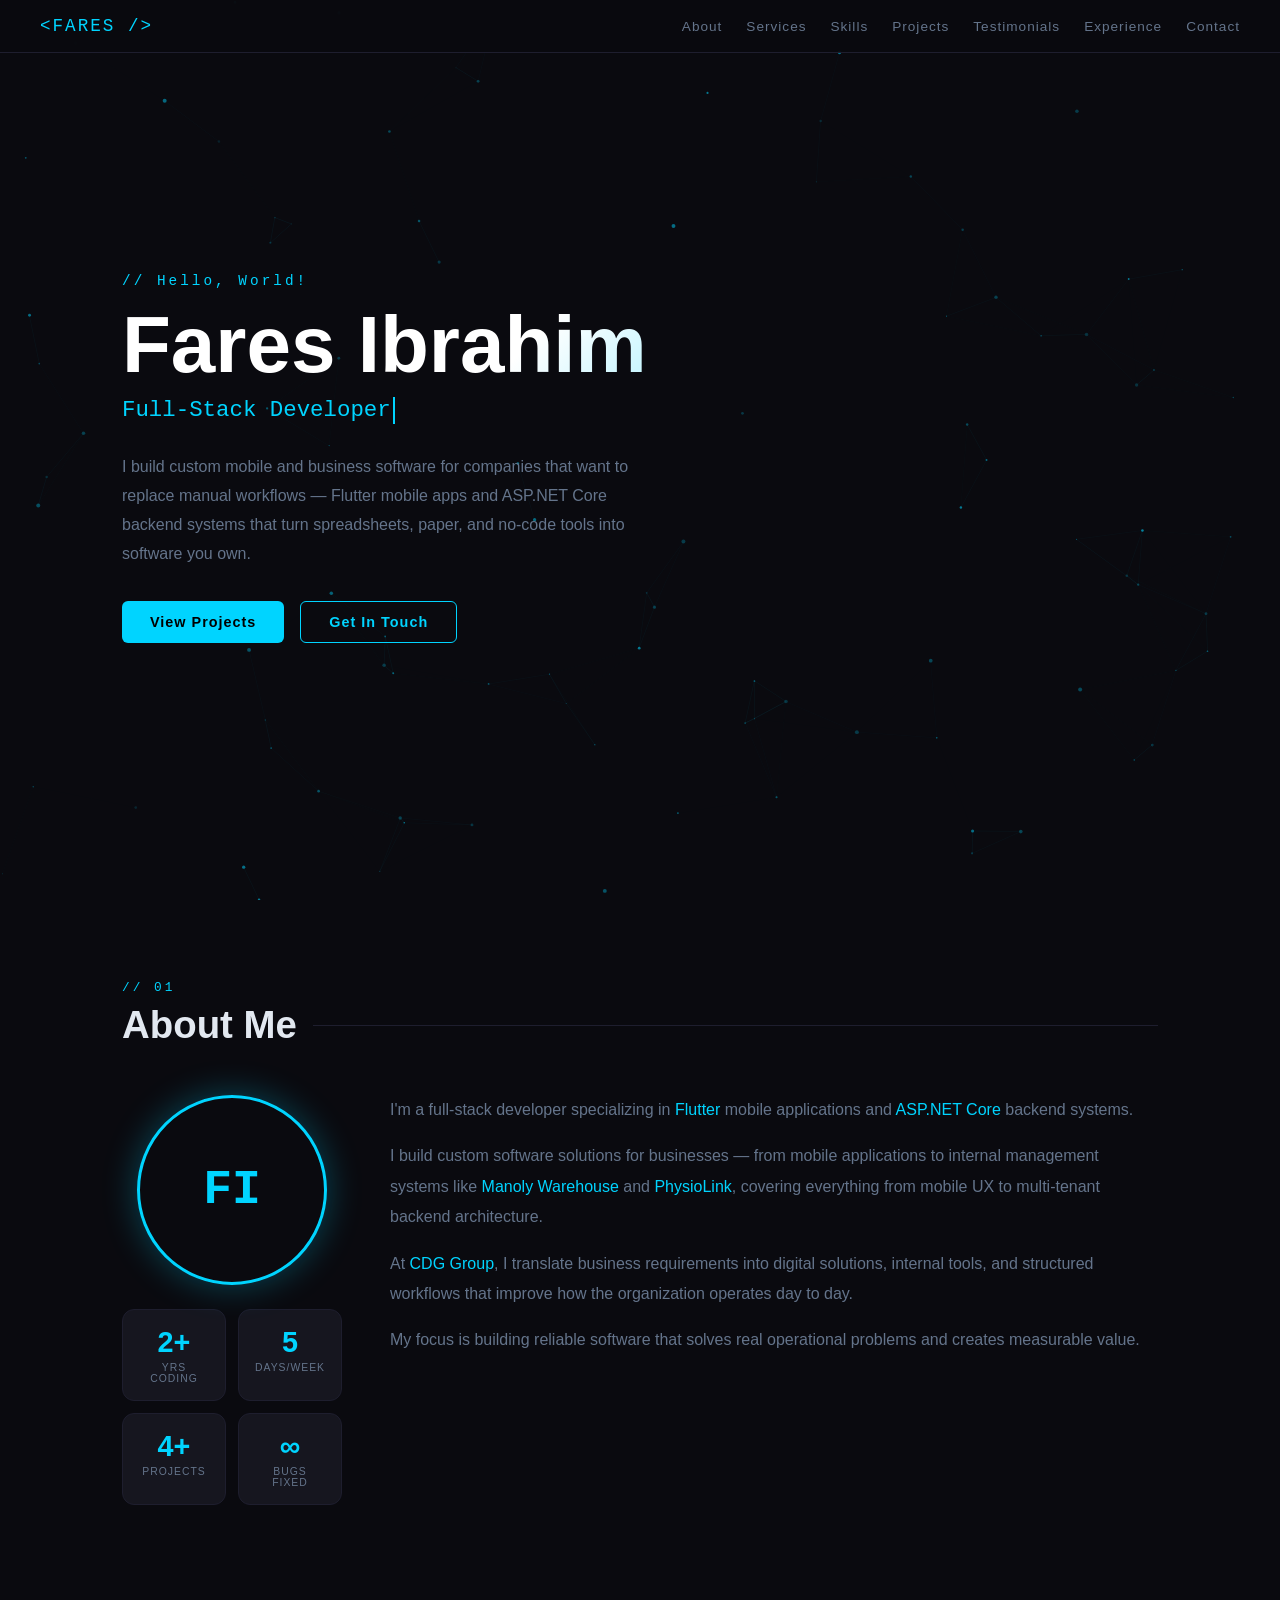
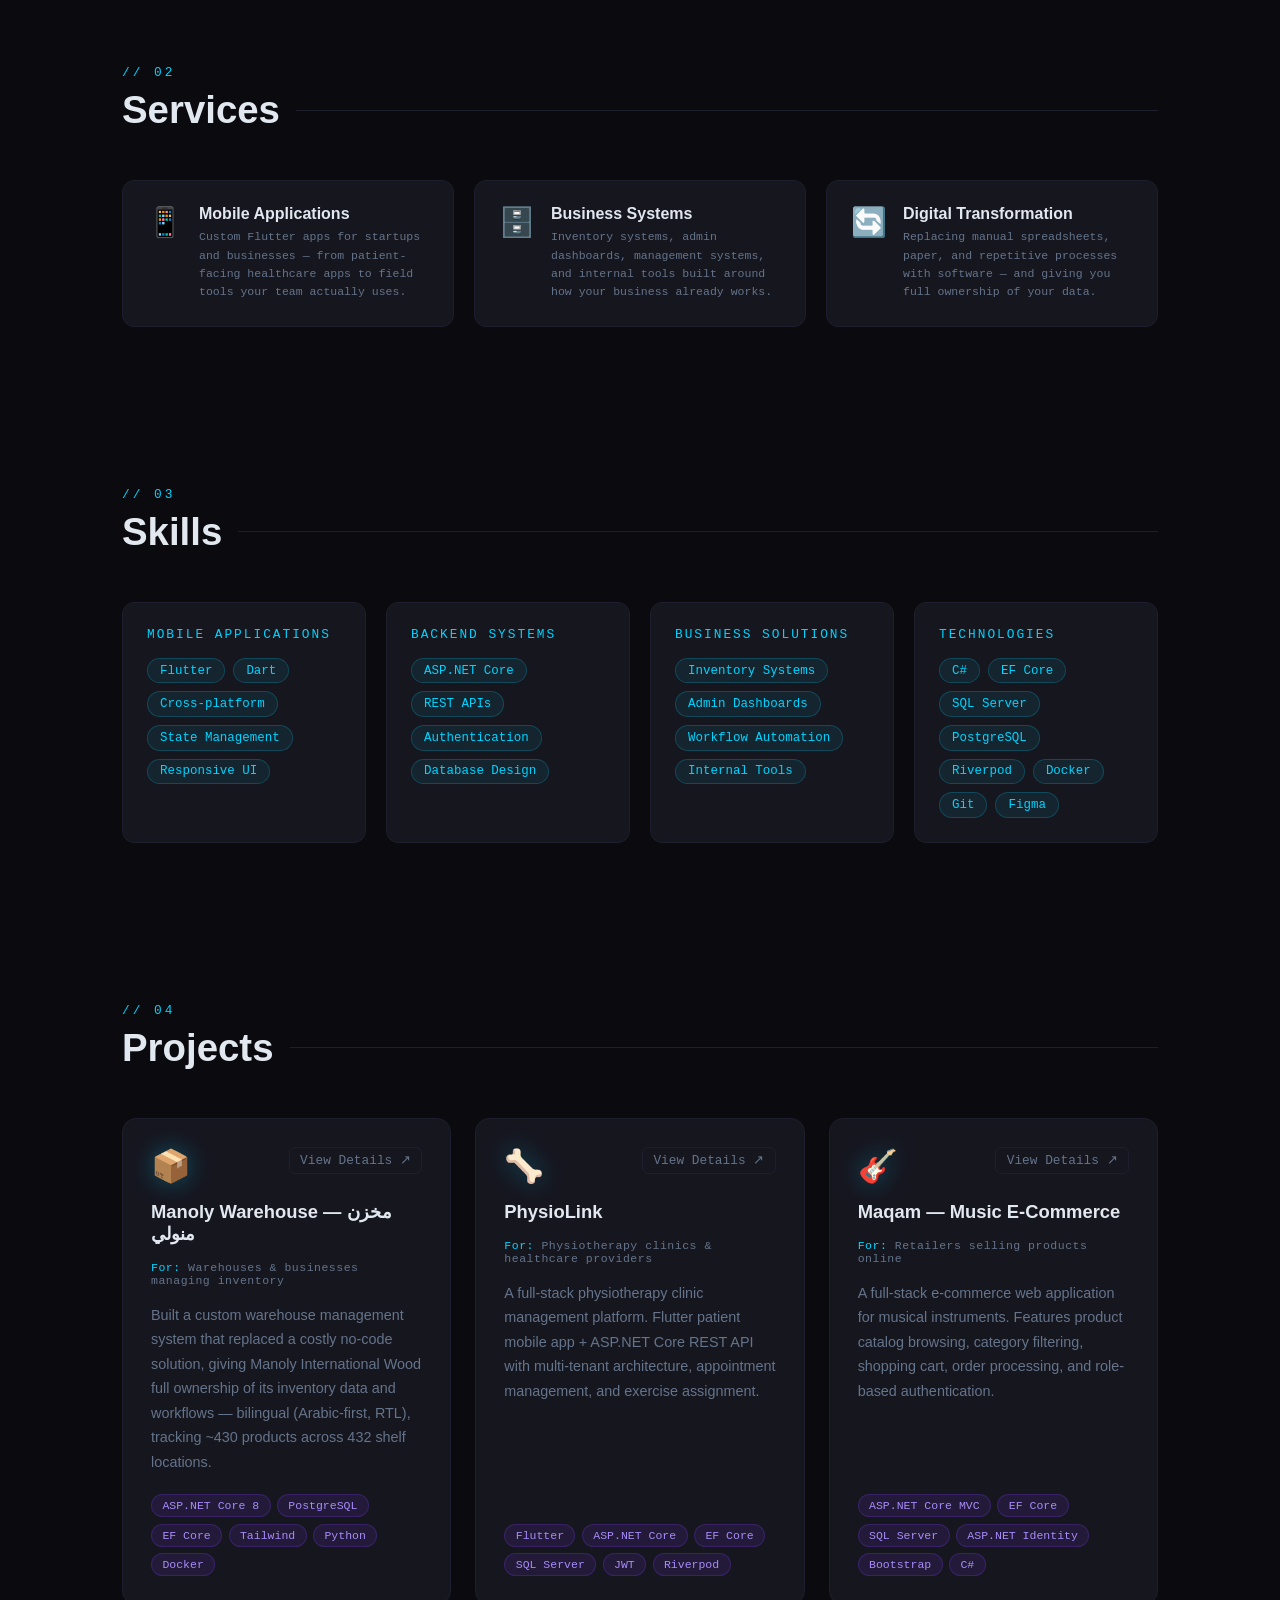
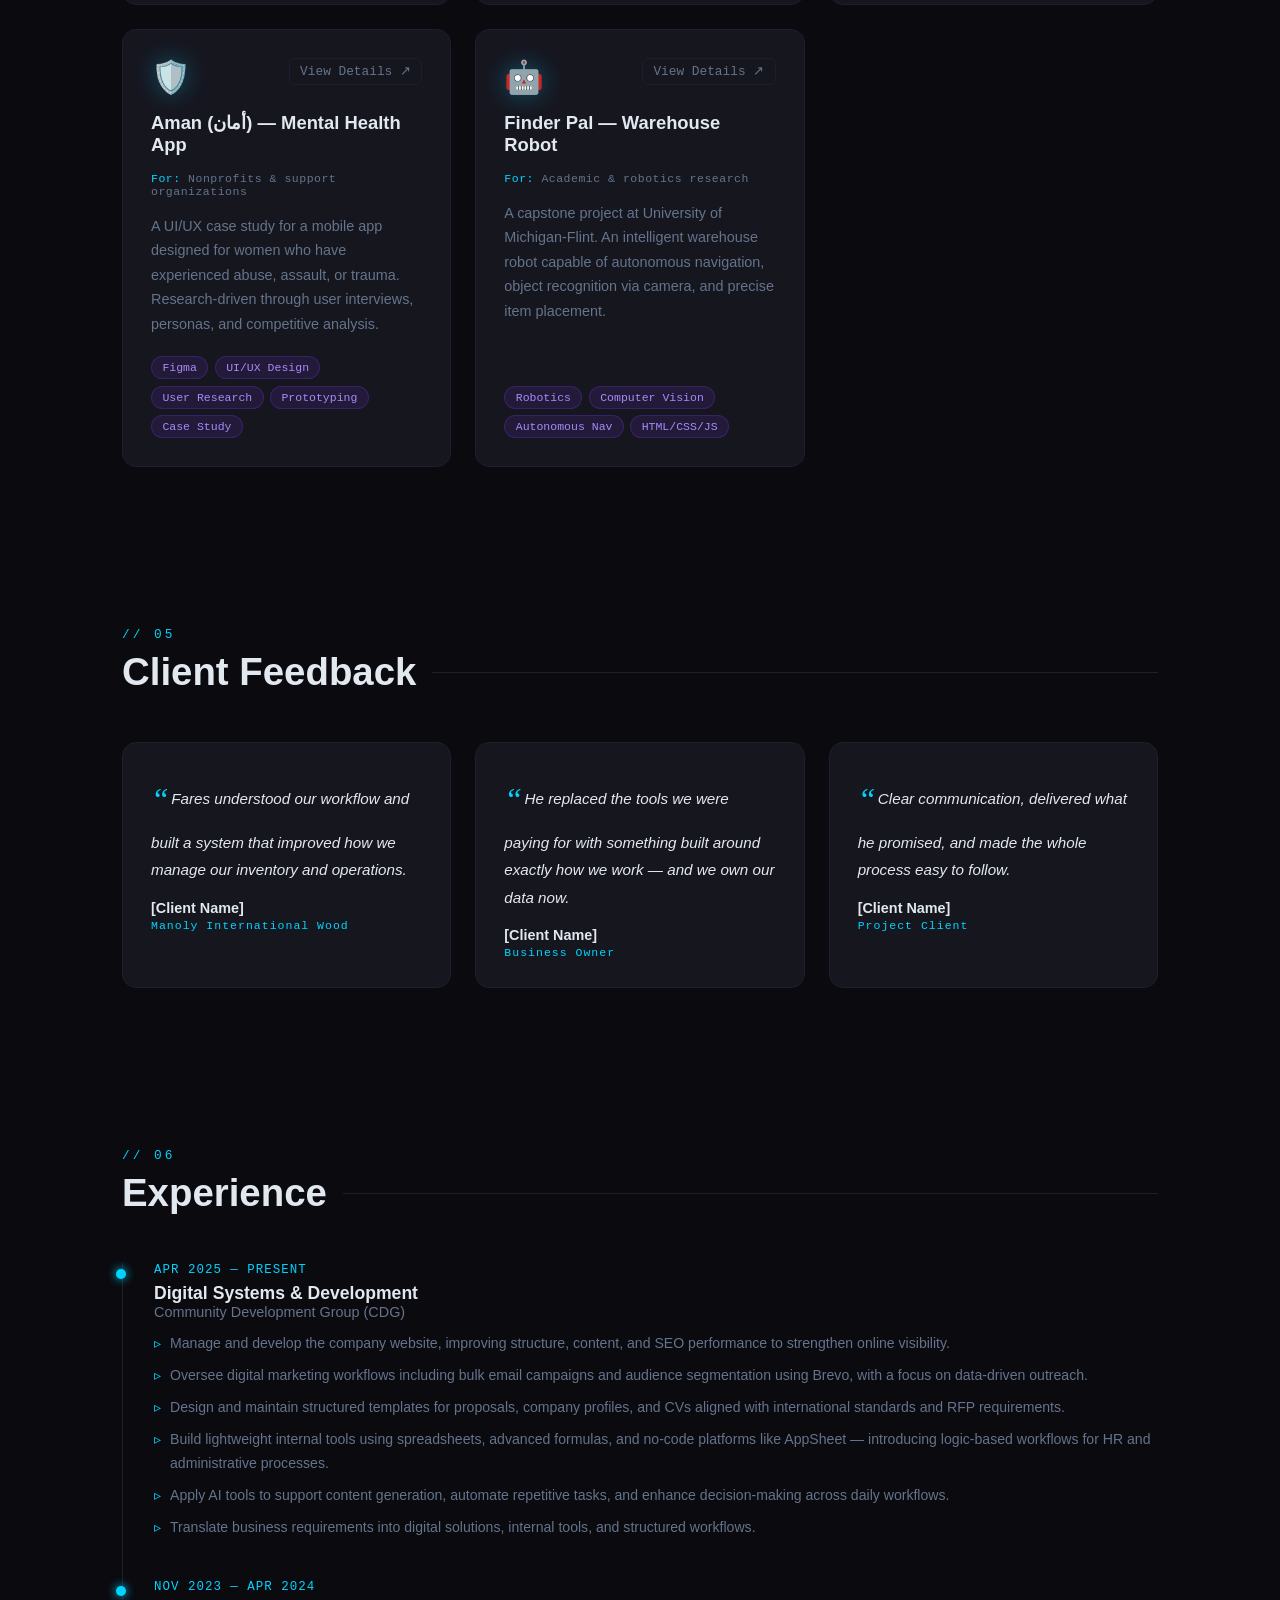
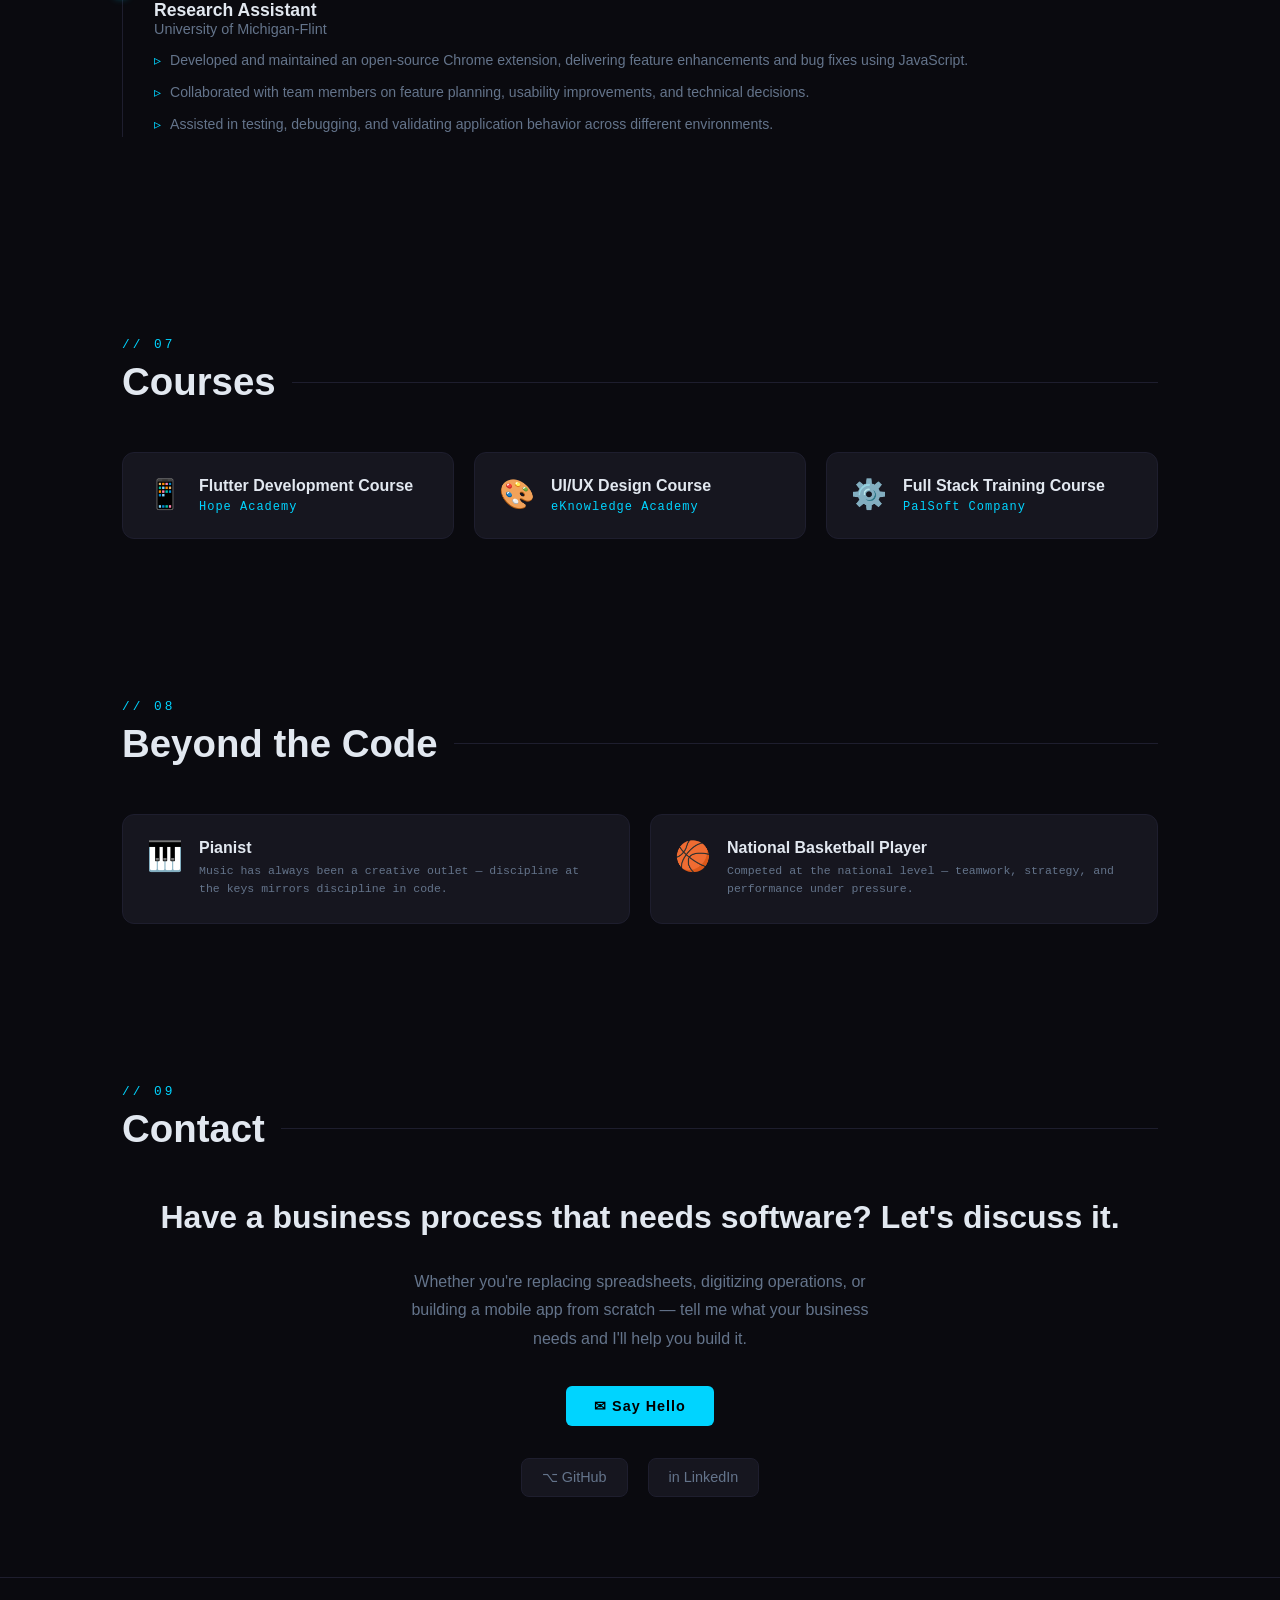
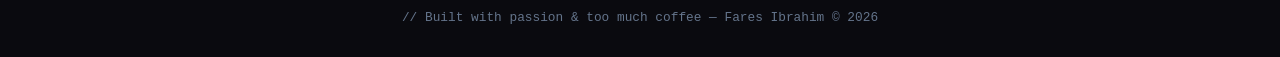
==== commit 412e927e: "Update index.html" ====
--- a/index.html
+++ b/index.html
@@ -103,9 +103,20 @@
   .project-link { color:var(--muted); text-decoration:none; font-size:.8rem; transition:.3s; border:1px solid var(--border); padding:.28rem .65rem; border-radius:6px; font-family:var(--font-mono); }
   .project-link:hover { color:var(--accent); border-color:var(--accent); }
   .project-name { font-size:1.15rem; font-weight:700; color:var(--text); }
+  .project-for { font-family:var(--font-mono); font-size:.72rem; letter-spacing:.5px; color:var(--accent); }
+  .project-for span { color:var(--muted); }
   .project-desc { color:var(--muted); font-size:.9rem; line-height:1.7; }
   .project-stack { display:flex; flex-wrap:wrap; gap:.4rem; margin-top:auto; padding-top:.25rem; }
   .stack-tag { background:rgba(124,58,237,.12); color:#a78bfa; border:1px solid rgba(124,58,237,.25); border-radius:20px; padding:.25rem .65rem; font-size:.72rem; font-family:var(--font-mono); }
+
+  /* TESTIMONIALS */
+  .testimonials-grid { display:grid; grid-template-columns:repeat(auto-fit,minmax(280px,1fr)); gap:1.5rem; }
+  .testimonial-card { background:var(--card); border:1px solid var(--border); border-radius:14px; padding:1.75rem; transition:.3s; display:flex; flex-direction:column; gap:1rem; position:relative; }
+  .testimonial-card:hover { border-color:var(--accent); transform:translateY(-4px); box-shadow:0 8px 30px rgba(0,212,255,.1); }
+  .testimonial-quote { color:var(--text); font-size:.95rem; line-height:1.8; font-style:italic; }
+  .testimonial-quote::before { content:'“'; color:var(--accent); font-size:2rem; font-family:Georgia,serif; margin-right:.15rem; vertical-align:-.4rem; }
+  .testimonial-author { font-weight:700; font-size:.9rem; color:var(--text); }
+  .testimonial-role { font-family:var(--font-mono); font-size:.72rem; color:var(--accent); letter-spacing:1px; margin-top:.2rem; }
 
   /* EXPERIENCE */
   .timeline { position:relative; padding-left:2rem; }
@@ -162,11 +173,11 @@
   <div class="logo">&lt;FARES /&gt;</div>
   <ul class="nav-links">
     <li><a href="#about">About</a></li>
+    <li><a href="#services">Services</a></li>
     <li><a href="#skills">Skills</a></li>
     <li><a href="#projects">Projects</a></li>
+    <li><a href="#testimonials">Testimonials</a></li>
     <li><a href="#experience">Experience</a></li>
-    <li><a href="#courses">Courses</a></li>
-    <li><a href="#hobbies">Hobbies</a></li>
     <li><a href="#contact">Contact</a></li>
   </ul>
 </nav>
@@ -176,7 +187,7 @@
   <div class="hero-pre">// Hello, World!</div>
   <h1 class="hero-name">Fares Ibrahim</h1>
   <div class="hero-title"><span id="typed"></span><span class="cursor"></span></div>
-  <p class="hero-desc">Junior Full-Stack Developer building real-world apps with Flutter &amp; ASP.NET Core. Passionate about clean architecture, great UX, and shipping things that matter.</p>
+  <p class="hero-desc">I build custom mobile and business software for companies that want to replace manual workflows — Flutter mobile apps and ASP.NET Core backend systems that turn spreadsheets, paper, and no-code tools into software you own.</p>
   <div class="hero-btns">
     <a href="#projects" class="btn btn-primary">View Projects</a>
     <a href="#contact" class="btn btn-outline">Get In Touch</a>
@@ -201,10 +212,41 @@
         </div>
       </div>
       <div class="about-text">
-        <p>I'm a junior full-stack developer specializing in <span>Flutter</span> for cross-platform mobile and <span>ASP.NET Core</span> for robust backend APIs.</p>
-        <p>Currently building <span>PhysioLink</span> — a physiotherapy clinic management platform — as my flagship portfolio project, covering everything from mobile UX to multi-tenant backend architecture.</p>
-        <p>At <span>CDG Group</span>, I work at the intersection of engineering, digital systems, and business development — transforming complex technical information into clear, scalable outputs and building internal tools that improve efficiency.</p>
-        <p>I build things that work — and work well. Every project is an opportunity to sharpen my craft, ship cleaner code, and grow closer to the developer I'm becoming.</p>
+        <p>I'm a full-stack developer specializing in <span>Flutter</span> mobile applications and <span>ASP.NET Core</span> backend systems.</p>
+        <p>I build custom software solutions for businesses — from mobile applications to internal management systems like <span>Manoly Warehouse</span> and <span>PhysioLink</span>, covering everything from mobile UX to multi-tenant backend architecture.</p>
+        <p>At <span>CDG Group</span>, I translate business requirements into digital solutions, internal tools, and structured workflows that improve how the organization operates day to day.</p>
+        <p>My focus is building reliable software that solves real operational problems and creates measurable value.</p>
+      </div>
+    </div>
+  </div>
+</section>
+
+<!-- SERVICES -->
+<section id="services">
+  <div class="fade-in">
+    <div class="section-label">// 02</div>
+    <h2 class="section-title">Services</h2>
+    <div class="courses-grid">
+      <div class="course-card">
+        <div class="course-icon">📱</div>
+        <div>
+          <div class="course-name">Mobile Applications</div>
+          <div class="hobby-org">Custom Flutter apps for startups and businesses — from patient-facing healthcare apps to field tools your team actually uses.</div>
+        </div>
+      </div>
+      <div class="course-card">
+        <div class="course-icon">🗄️</div>
+        <div>
+          <div class="course-name">Business Systems</div>
+          <div class="hobby-org">Inventory systems, admin dashboards, management systems, and internal tools built around how your business already works.</div>
+        </div>
+      </div>
+      <div class="course-card">
+        <div class="course-icon">🔄</div>
+        <div>
+          <div class="course-name">Digital Transformation</div>
+          <div class="hobby-org">Replacing manual spreadsheets, paper, and repetitive processes with software — and giving you full ownership of your data.</div>
+        </div>
       </div>
     </div>
   </div>
@@ -213,50 +255,37 @@
 <!-- SKILLS -->
 <section id="skills">
   <div class="fade-in">
-    <div class="section-label">// 02</div>
+    <div class="section-label">// 03</div>
     <h2 class="section-title">Skills</h2>
     <div class="skills-grid">
       <div class="skill-group">
-        <div class="skill-group-title">MOBILE</div>
+        <div class="skill-group-title">MOBILE APPLICATIONS</div>
         <div class="skill-tags">
-          <span class="tag">Flutter</span><span class="tag">Dart</span><span class="tag">Riverpod</span>
-          <span class="tag">go_router</span><span class="tag">Freezed</span>
+          <span class="tag">Flutter</span><span class="tag">Dart</span>
+          <span class="tag">Cross-platform</span><span class="tag">State Management</span>
+          <span class="tag">Responsive UI</span>
         </div>
       </div>
       <div class="skill-group">
-        <div class="skill-group-title">BACKEND</div>
+        <div class="skill-group-title">BACKEND SYSTEMS</div>
         <div class="skill-tags">
-          <span class="tag">ASP.NET Core</span><span class="tag">C#</span><span class="tag">EF Core</span>
-          <span class="tag">REST APIs</span><span class="tag">JWT Auth</span>
+          <span class="tag">ASP.NET Core</span><span class="tag">REST APIs</span>
+          <span class="tag">Authentication</span><span class="tag">Database Design</span>
         </div>
       </div>
       <div class="skill-group">
-        <div class="skill-group-title">ARCHITECTURE</div>
+        <div class="skill-group-title">BUSINESS SOLUTIONS</div>
         <div class="skill-tags">
-          <span class="tag">Clean Architecture</span><span class="tag">Repository Pattern</span>
-          <span class="tag">LINQ</span><span class="tag">DI</span>
+          <span class="tag">Inventory Systems</span><span class="tag">Admin Dashboards</span>
+          <span class="tag">Workflow Automation</span><span class="tag">Internal Tools</span>
         </div>
       </div>
       <div class="skill-group">
-        <div class="skill-group-title">DATABASE</div>
+        <div class="skill-group-title">TECHNOLOGIES</div>
         <div class="skill-tags">
-          <span class="tag">SQL Server</span><span class="tag">EF Core Migrations</span>
-          <span class="tag">Query Filters</span>
-        </div>
-      </div>
-      <div class="skill-group">
-        <div class="skill-group-title">DESIGN & DIGITAL</div>
-        <div class="skill-tags">
-          <span class="tag">UI/UX Design</span><span class="tag">Figma</span><span class="tag">Brevo</span>
-          <span class="tag">SEO</span><span class="tag">AppSheet</span><span class="tag">AI Tools</span>
-        </div>
-      </div>
-      <div class="skill-group">
-        <div class="skill-group-title">TOOLS</div>
-        <div class="skill-tags">
-          <span class="tag">Git</span><span class="tag">GitHub</span>
-          <span class="tag">Docker</span><span class="tag">Linux</span>
-          <span class="tag">Postman</span><span class="tag">VS Code</span>
+          <span class="tag">C#</span><span class="tag">EF Core</span><span class="tag">SQL Server</span>
+          <span class="tag">PostgreSQL</span><span class="tag">Riverpod</span><span class="tag">Docker</span>
+          <span class="tag">Git</span><span class="tag">Figma</span>
         </div>
       </div>
     </div>
@@ -266,25 +295,9 @@
 <!-- PROJECTS -->
 <section id="projects">
   <div class="fade-in">
-    <div class="section-label">// 03</div>
+    <div class="section-label">// 04</div>
     <h2 class="section-title">Projects</h2>
     <div class="projects-grid">
-
-      <!-- PhysioLink -->
-      <a href="projects/physiolink.html" class="project-card">
-        <div class="project-header">
-          <span class="project-icon">🦴</span>
-          <span class="project-link">View Details ↗</span>
-        </div>
-        <div class="project-name">PhysioLink</div>
-        <div class="project-desc">A full-stack physiotherapy clinic management platform. Flutter patient mobile app + ASP.NET Core REST API with multi-tenant architecture, appointment management, and exercise assignment.</div>
-        <div class="project-stack">
-          <span class="stack-tag">Flutter</span><span class="stack-tag">ASP.NET Core</span>
-          <span class="stack-tag">EF Core</span><span class="stack-tag">SQL Server</span>
-          <span class="stack-tag">JWT</span><span class="stack-tag">Riverpod</span>
-        </div>
-        <span class="project-card-cta">EXPLORE ↗</span>
-      </a>
 
       <!-- Manoly Warehouse -->
       <a href="projects/manoly.html" class="project-card">
@@ -293,7 +306,8 @@
           <span class="project-link">View Details ↗</span>
         </div>
         <div class="project-name">Manoly Warehouse — مخزن منولي</div>
-        <div class="project-desc">A bilingual (Arabic-first, RTL) warehouse management system for Manoly International Wood, tracking ~430 products across 432 shelf locations. Built to replace a costly AppSheet setup with full data ownership and a custom UI.</div>
+        <div class="project-for">For: <span>Warehouses &amp; businesses managing inventory</span></div>
+        <div class="project-desc">Built a custom warehouse management system that replaced a costly no-code solution, giving Manoly International Wood full ownership of its inventory data and workflows — bilingual (Arabic-first, RTL), tracking ~430 products across 432 shelf locations.</div>
         <div class="project-stack">
           <span class="stack-tag">ASP.NET Core 8</span>
           <span class="stack-tag">PostgreSQL</span>
@@ -305,6 +319,23 @@
         <span class="project-card-cta">EXPLORE ↗</span>
       </a>
 
+      <!-- PhysioLink -->
+      <a href="projects/physiolink.html" class="project-card">
+        <div class="project-header">
+          <span class="project-icon">🦴</span>
+          <span class="project-link">View Details ↗</span>
+        </div>
+        <div class="project-name">PhysioLink</div>
+        <div class="project-for">For: <span>Physiotherapy clinics &amp; healthcare providers</span></div>
+        <div class="project-desc">A full-stack physiotherapy clinic management platform. Flutter patient mobile app + ASP.NET Core REST API with multi-tenant architecture, appointment management, and exercise assignment.</div>
+        <div class="project-stack">
+          <span class="stack-tag">Flutter</span><span class="stack-tag">ASP.NET Core</span>
+          <span class="stack-tag">EF Core</span><span class="stack-tag">SQL Server</span>
+          <span class="stack-tag">JWT</span><span class="stack-tag">Riverpod</span>
+        </div>
+        <span class="project-card-cta">EXPLORE ↗</span>
+      </a>
+
       <!-- Maqam -->
       <a href="projects/maqam.html" class="project-card">
         <div class="project-header">
@@ -312,6 +343,7 @@
           <span class="project-link">View Details ↗</span>
         </div>
         <div class="project-name">Maqam — Music E-Commerce</div>
+        <div class="project-for">For: <span>Retailers selling products online</span></div>
         <div class="project-desc">A full-stack e-commerce web application for musical instruments. Features product catalog browsing, category filtering, shopping cart, order processing, and role-based authentication.</div>
         <div class="project-stack">
           <span class="stack-tag">ASP.NET Core MVC</span>
@@ -329,6 +361,7 @@
           <span class="project-link">View Details ↗</span>
         </div>
         <div class="project-name">Aman (أمان) — Mental Health App</div>
+        <div class="project-for">For: <span>Nonprofits &amp; support organizations</span></div>
         <div class="project-desc">A UI/UX case study for a mobile app designed for women who have experienced abuse, assault, or trauma. Research-driven through user interviews, personas, and competitive analysis.</div>
         <div class="project-stack">
           <span class="stack-tag">Figma</span>
@@ -347,6 +380,7 @@
           <span class="project-link">View Details ↗</span>
         </div>
         <div class="project-name">Finder Pal — Warehouse Robot</div>
+        <div class="project-for">For: <span>Academic &amp; robotics research</span></div>
         <div class="project-desc">A capstone project at University of Michigan-Flint. An intelligent warehouse robot capable of autonomous navigation, object recognition via camera, and precise item placement.</div>
         <div class="project-stack">
           <span class="stack-tag">Robotics</span>
@@ -361,10 +395,46 @@
   </div>
 </section>
 
+<!-- TESTIMONIALS -->
+<!--
+  ⚠️ PLACEHOLDER QUOTES BELOW — replace the quote text and author names/roles with
+  REAL words and real people from your actual clients before publishing.
+  Do not present invented quotes as genuine client feedback.
+-->
+<section id="testimonials">
+  <div class="fade-in">
+    <div class="section-label">// 05</div>
+    <h2 class="section-title">Client Feedback</h2>
+    <div class="testimonials-grid">
+      <div class="testimonial-card">
+        <p class="testimonial-quote">Fares understood our workflow and built a system that improved how we manage our inventory and operations.</p>
+        <div>
+          <div class="testimonial-author">[Client Name]</div>
+          <div class="testimonial-role">Manoly International Wood</div>
+        </div>
+      </div>
+      <div class="testimonial-card">
+        <p class="testimonial-quote">He replaced the tools we were paying for with something built around exactly how we work — and we own our data now.</p>
+        <div>
+          <div class="testimonial-author">[Client Name]</div>
+          <div class="testimonial-role">Business Owner</div>
+        </div>
+      </div>
+      <div class="testimonial-card">
+        <p class="testimonial-quote">Clear communication, delivered what he promised, and made the whole process easy to follow.</p>
+        <div>
+          <div class="testimonial-author">[Client Name]</div>
+          <div class="testimonial-role">Project Client</div>
+        </div>
+      </div>
+    </div>
+  </div>
+</section>
+
 <!-- EXPERIENCE -->
 <section id="experience">
   <div class="fade-in">
-    <div class="section-label">// 04</div>
+    <div class="section-label">// 06</div>
     <h2 class="section-title">Experience</h2>
     <div class="timeline">
 
@@ -379,7 +449,7 @@
           <li>Design and maintain structured templates for proposals, company profiles, and CVs aligned with international standards and RFP requirements.</li>
           <li>Build lightweight internal tools using spreadsheets, advanced formulas, and no-code platforms like AppSheet — introducing logic-based workflows for HR and administrative processes.</li>
           <li>Apply AI tools to support content generation, automate repetitive tasks, and enhance decision-making across daily workflows.</li>
-          <li>Transform engineering data, project documentation, and institutional knowledge into clear, scalable digital outputs.</li>
+          <li>Translate business requirements into digital solutions, internal tools, and structured workflows.</li>
         </ul>
       </div>
 
@@ -402,7 +472,7 @@
 <!-- COURSES -->
 <section id="courses">
   <div class="fade-in">
-    <div class="section-label">// 05</div>
+    <div class="section-label">// 07</div>
     <h2 class="section-title">Courses</h2>
     <div class="courses-grid">
       <div class="course-card">
@@ -433,7 +503,7 @@
 <!-- HOBBIES -->
 <section id="hobbies">
   <div class="fade-in">
-    <div class="section-label">// 06</div>
+    <div class="section-label">// 08</div>
     <h2 class="section-title">Beyond the Code</h2>
     <div class="courses-grid">
       <div class="course-card">
@@ -457,11 +527,11 @@
 <!-- CONTACT -->
 <section id="contact">
   <div class="fade-in">
-    <div class="section-label">// 07</div>
+    <div class="section-label">// 09</div>
     <h2 class="section-title">Contact</h2>
     <div class="contact-wrap">
-      <div class="contact-title">Let's build something together.</div>
-      <p class="contact-sub">I'm open to freelance opportunities, collaborations, and interesting projects. Drop me a message anytime.</p>
+      <div class="contact-title">Have a business process that needs software? Let's discuss it.</div>
+      <p class="contact-sub">Whether you're replacing spreadsheets, digitizing operations, or building a mobile app from scratch — tell me what your business needs and I'll help you build it.</p>
       <a href="mailto:fares.a.ibrahim@gmail.com" class="btn btn-primary">✉ Say Hello</a>
       <div class="social-links">
         <a href="https://github.com/faresibrahim" target="_blank" class="social-btn">⌥ GitHub</a>
@@ -508,7 +578,7 @@
   window.addEventListener('resize',()=>{resize();initParticles();});
 
   /* ---- Typewriter ---- */
-  const phrases=['Junior Full-Stack Developer','Flutter + ASP.NET Core','Building PhysioLink 🦴','Freelance-Ready in 2026'];
+  const phrases=['Full-Stack Developer','Mobile Apps + Business Systems','Replacing manual workflows','Flutter + ASP.NET Core'];
   let pi=0,ci=0,deleting=false;
   const el=document.getElementById('typed');
   function type(){
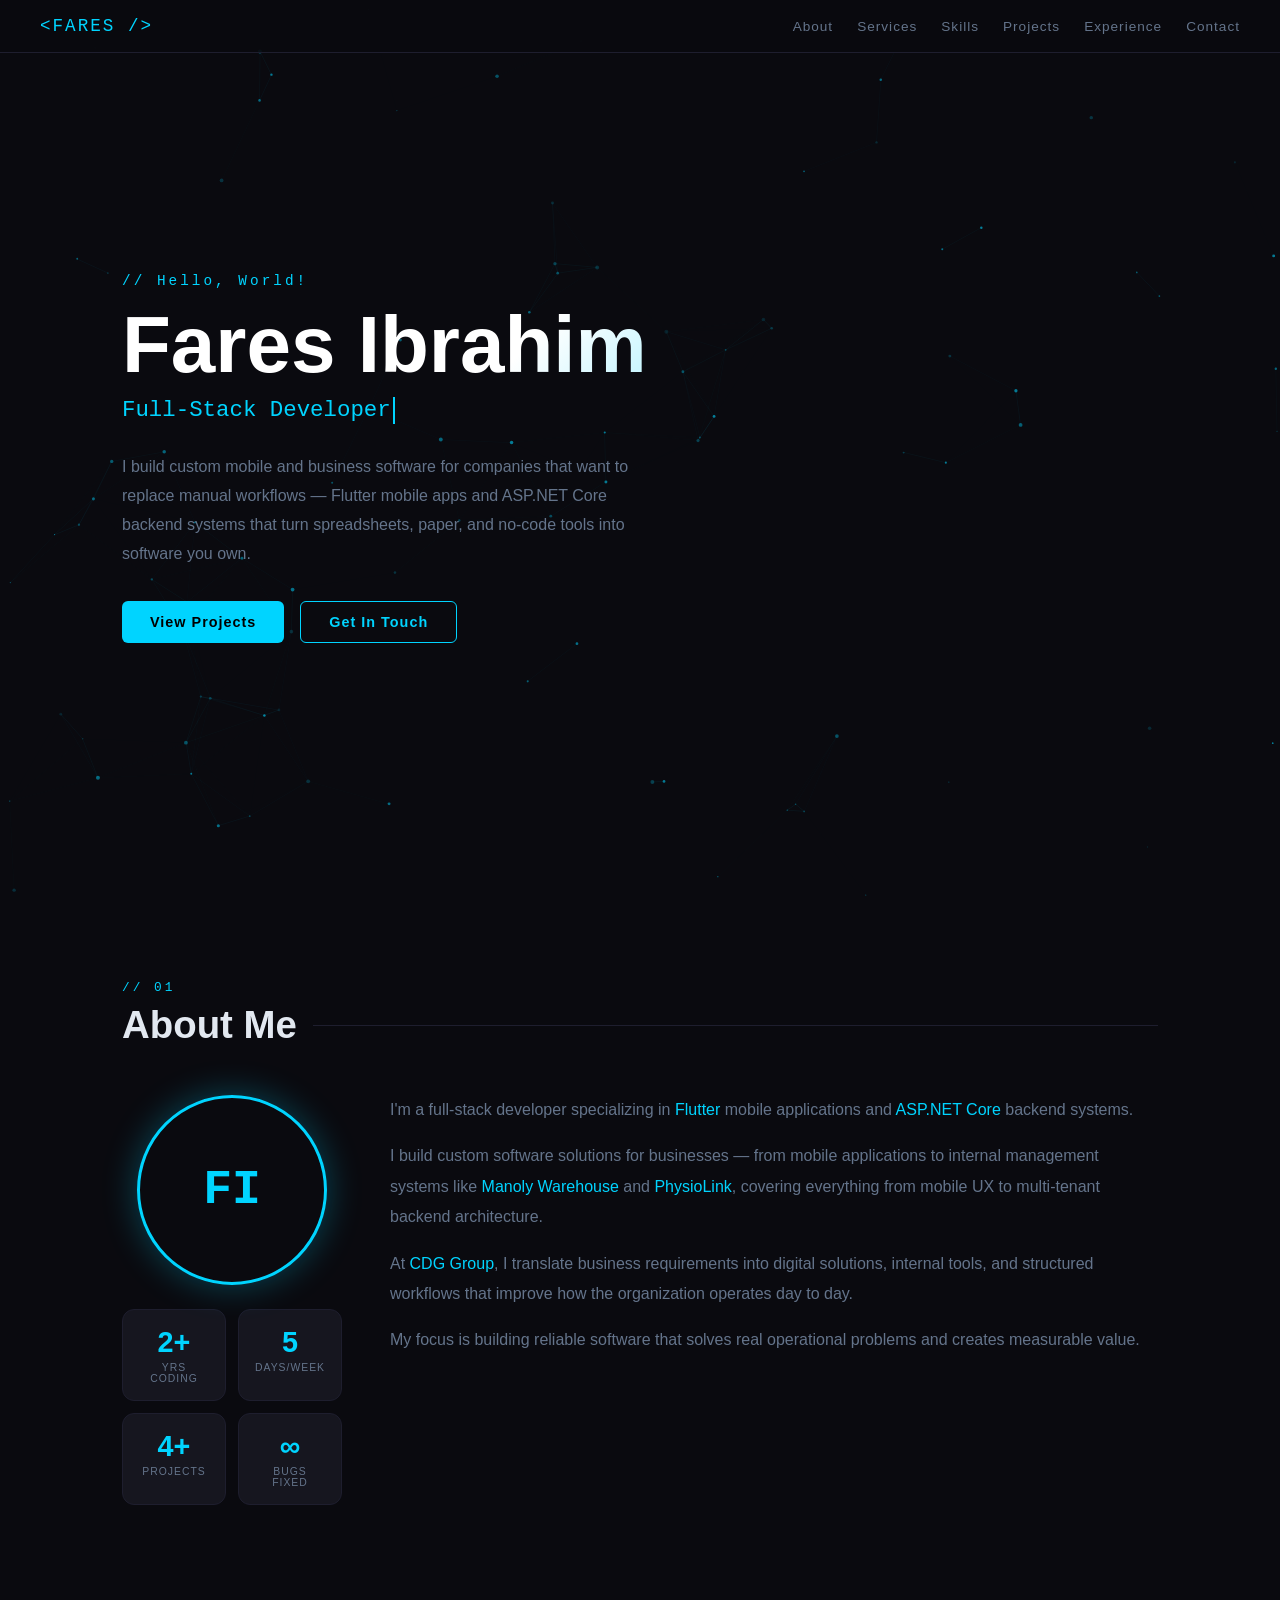
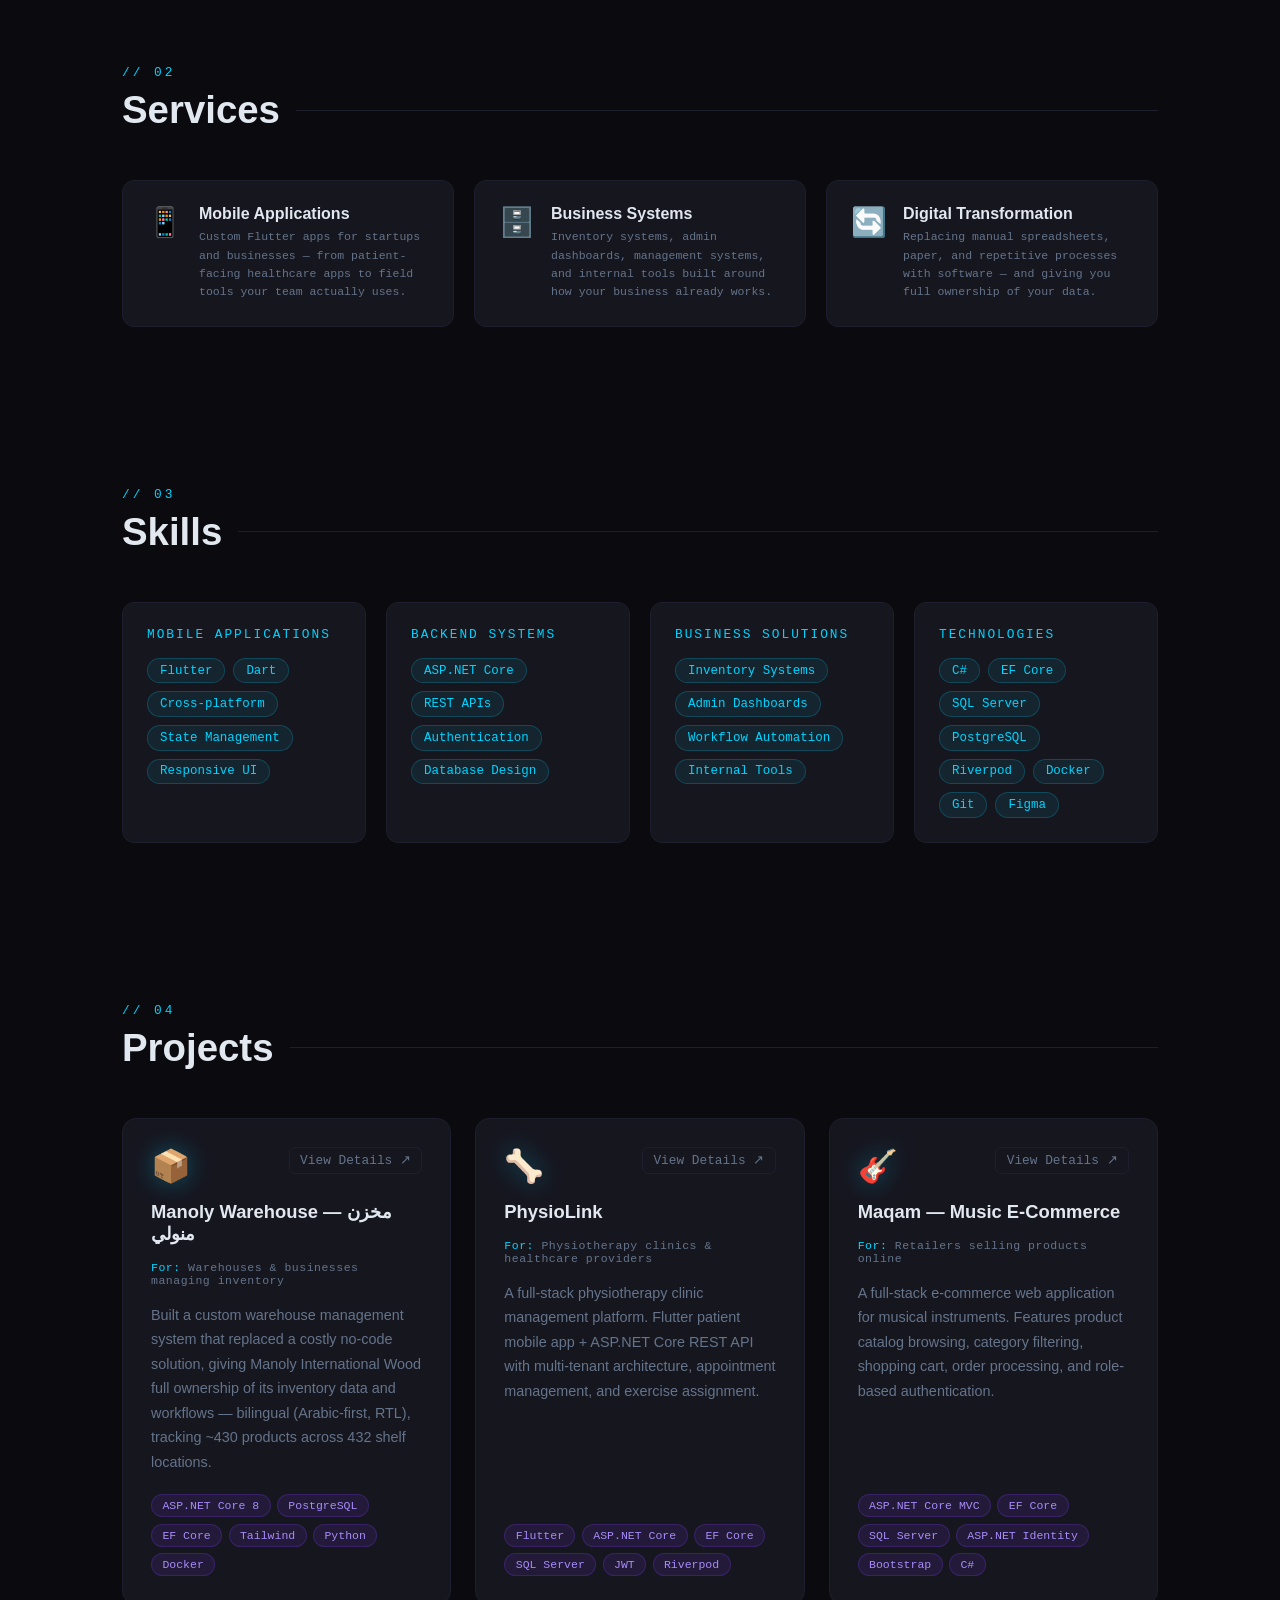
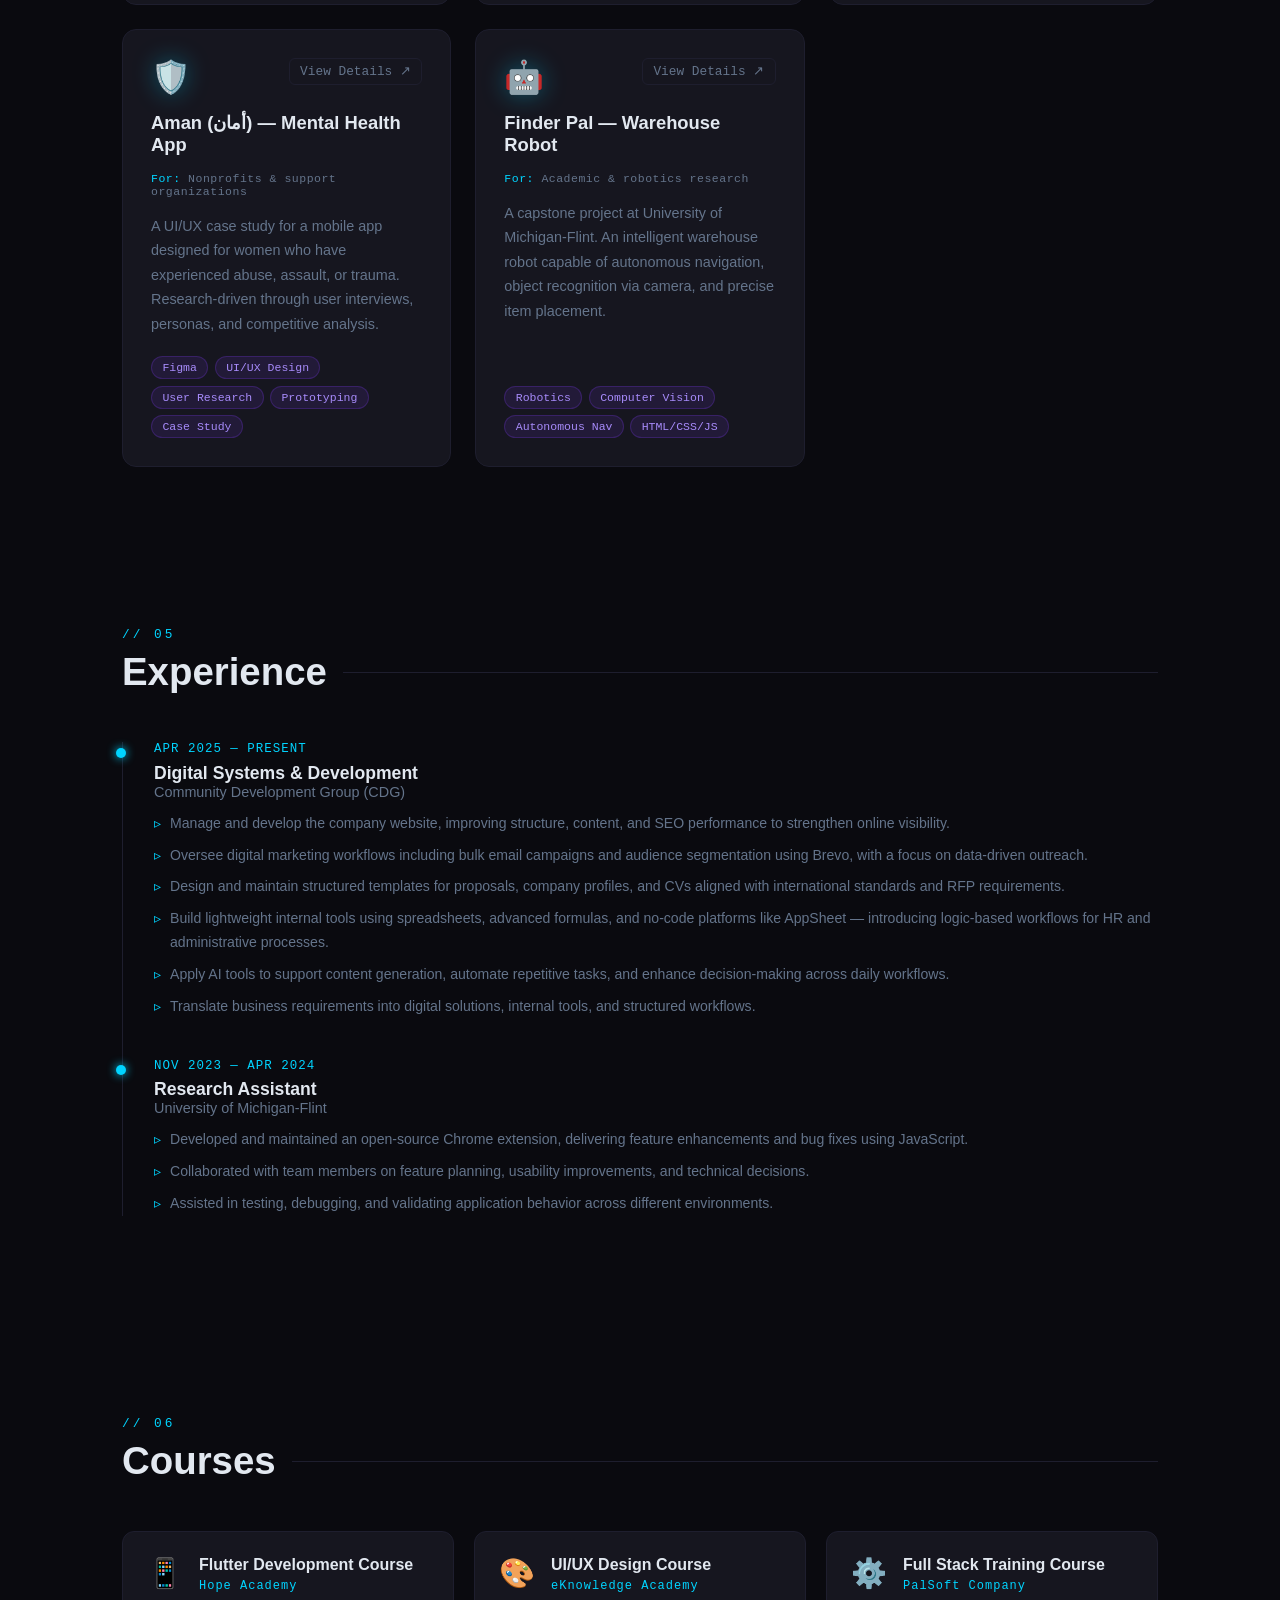
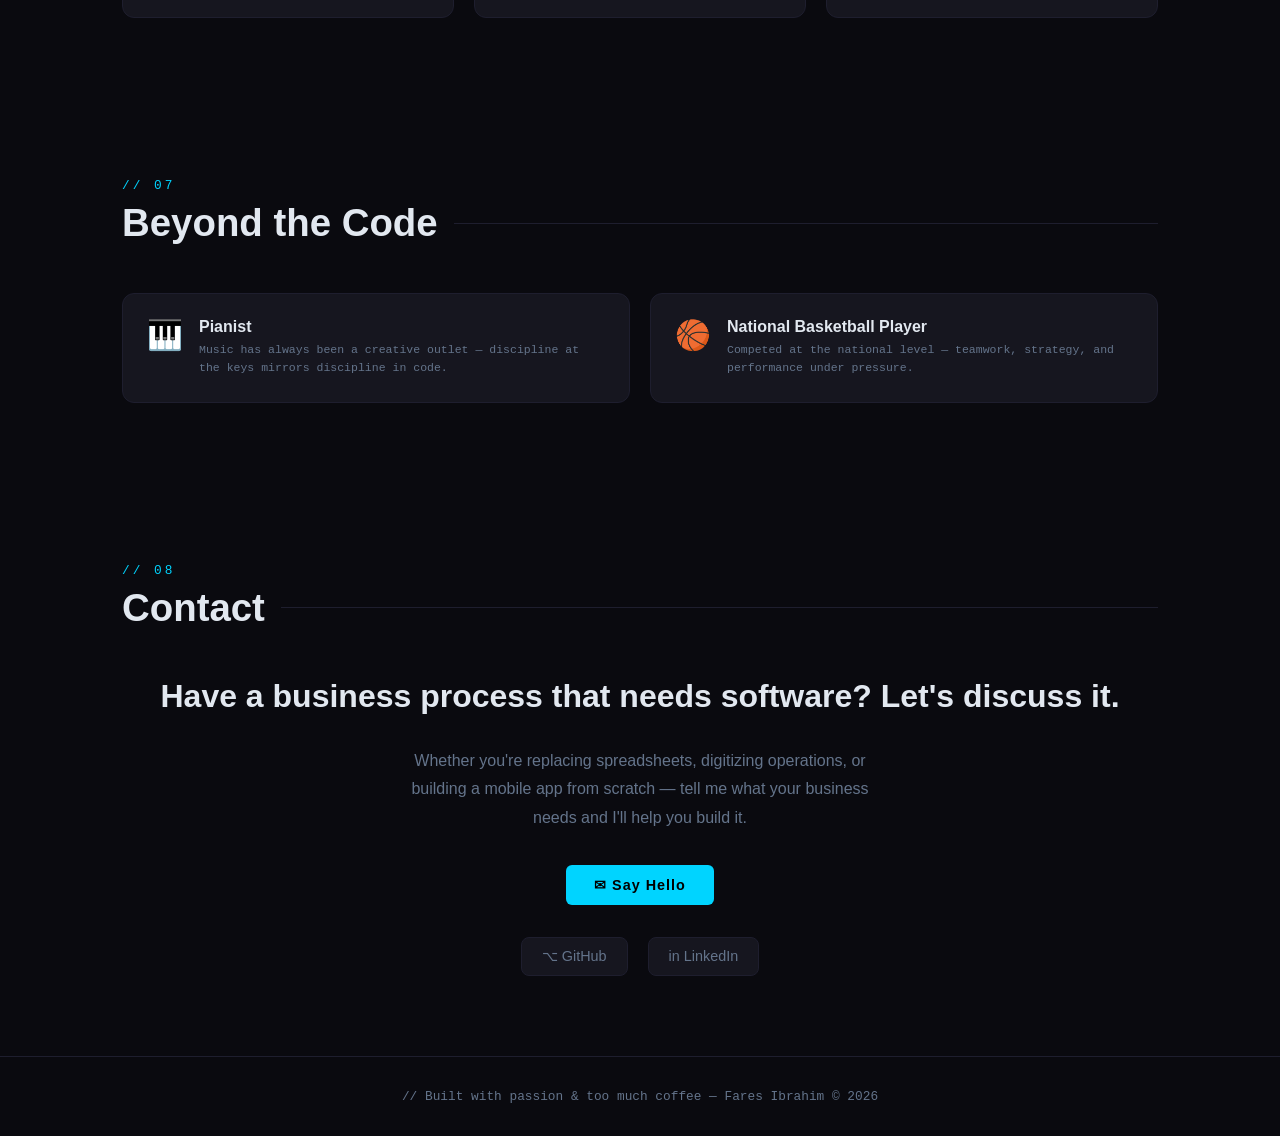
==== commit 7b9daab8: "Remove client feedback section" ====
--- a/index.html
+++ b/index.html
@@ -109,15 +109,6 @@
   .project-stack { display:flex; flex-wrap:wrap; gap:.4rem; margin-top:auto; padding-top:.25rem; }
   .stack-tag { background:rgba(124,58,237,.12); color:#a78bfa; border:1px solid rgba(124,58,237,.25); border-radius:20px; padding:.25rem .65rem; font-size:.72rem; font-family:var(--font-mono); }
 
-  /* TESTIMONIALS */
-  .testimonials-grid { display:grid; grid-template-columns:repeat(auto-fit,minmax(280px,1fr)); gap:1.5rem; }
-  .testimonial-card { background:var(--card); border:1px solid var(--border); border-radius:14px; padding:1.75rem; transition:.3s; display:flex; flex-direction:column; gap:1rem; position:relative; }
-  .testimonial-card:hover { border-color:var(--accent); transform:translateY(-4px); box-shadow:0 8px 30px rgba(0,212,255,.1); }
-  .testimonial-quote { color:var(--text); font-size:.95rem; line-height:1.8; font-style:italic; }
-  .testimonial-quote::before { content:'“'; color:var(--accent); font-size:2rem; font-family:Georgia,serif; margin-right:.15rem; vertical-align:-.4rem; }
-  .testimonial-author { font-weight:700; font-size:.9rem; color:var(--text); }
-  .testimonial-role { font-family:var(--font-mono); font-size:.72rem; color:var(--accent); letter-spacing:1px; margin-top:.2rem; }
-
   /* EXPERIENCE */
   .timeline { position:relative; padding-left:2rem; }
   .timeline::before { content:''; position:absolute; left:0; top:0; bottom:0; width:1px; background:var(--border); }
@@ -176,7 +167,6 @@
     <li><a href="#services">Services</a></li>
     <li><a href="#skills">Skills</a></li>
     <li><a href="#projects">Projects</a></li>
-    <li><a href="#testimonials">Testimonials</a></li>
     <li><a href="#experience">Experience</a></li>
     <li><a href="#contact">Contact</a></li>
   </ul>
@@ -395,46 +385,10 @@
   </div>
 </section>
 
-<!-- TESTIMONIALS -->
-<!--
-  ⚠️ PLACEHOLDER QUOTES BELOW — replace the quote text and author names/roles with
-  REAL words and real people from your actual clients before publishing.
-  Do not present invented quotes as genuine client feedback.
--->
-<section id="testimonials">
-  <div class="fade-in">
-    <div class="section-label">// 05</div>
-    <h2 class="section-title">Client Feedback</h2>
-    <div class="testimonials-grid">
-      <div class="testimonial-card">
-        <p class="testimonial-quote">Fares understood our workflow and built a system that improved how we manage our inventory and operations.</p>
-        <div>
-          <div class="testimonial-author">[Client Name]</div>
-          <div class="testimonial-role">Manoly International Wood</div>
-        </div>
-      </div>
-      <div class="testimonial-card">
-        <p class="testimonial-quote">He replaced the tools we were paying for with something built around exactly how we work — and we own our data now.</p>
-        <div>
-          <div class="testimonial-author">[Client Name]</div>
-          <div class="testimonial-role">Business Owner</div>
-        </div>
-      </div>
-      <div class="testimonial-card">
-        <p class="testimonial-quote">Clear communication, delivered what he promised, and made the whole process easy to follow.</p>
-        <div>
-          <div class="testimonial-author">[Client Name]</div>
-          <div class="testimonial-role">Project Client</div>
-        </div>
-      </div>
-    </div>
-  </div>
-</section>
-
 <!-- EXPERIENCE -->
 <section id="experience">
   <div class="fade-in">
-    <div class="section-label">// 06</div>
+    <div class="section-label">// 05</div>
     <h2 class="section-title">Experience</h2>
     <div class="timeline">
 
@@ -472,7 +426,7 @@
 <!-- COURSES -->
 <section id="courses">
   <div class="fade-in">
-    <div class="section-label">// 07</div>
+    <div class="section-label">// 06</div>
     <h2 class="section-title">Courses</h2>
     <div class="courses-grid">
       <div class="course-card">
@@ -503,7 +457,7 @@
 <!-- HOBBIES -->
 <section id="hobbies">
   <div class="fade-in">
-    <div class="section-label">// 08</div>
+    <div class="section-label">// 07</div>
     <h2 class="section-title">Beyond the Code</h2>
     <div class="courses-grid">
       <div class="course-card">
@@ -527,7 +481,7 @@
 <!-- CONTACT -->
 <section id="contact">
   <div class="fade-in">
-    <div class="section-label">// 09</div>
+    <div class="section-label">// 08</div>
     <h2 class="section-title">Contact</h2>
     <div class="contact-wrap">
       <div class="contact-title">Have a business process that needs software? Let's discuss it.</div>
